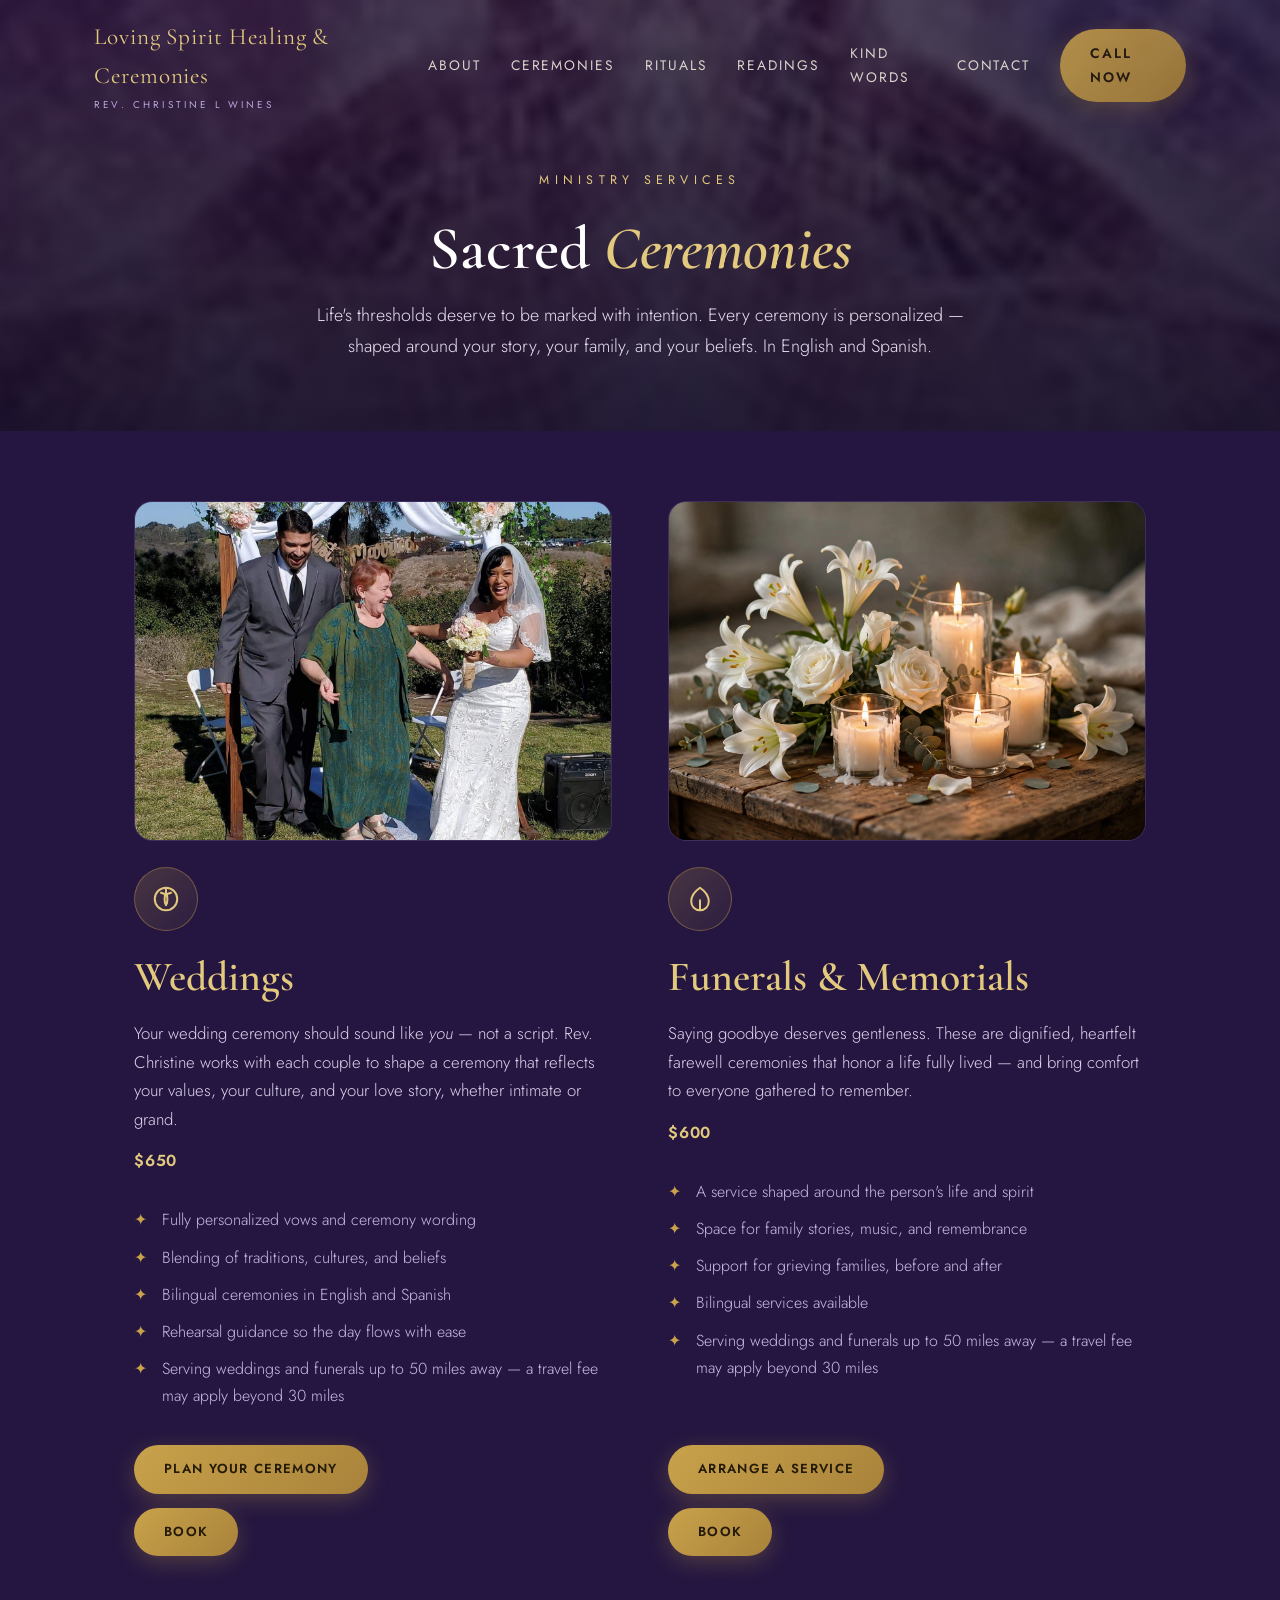
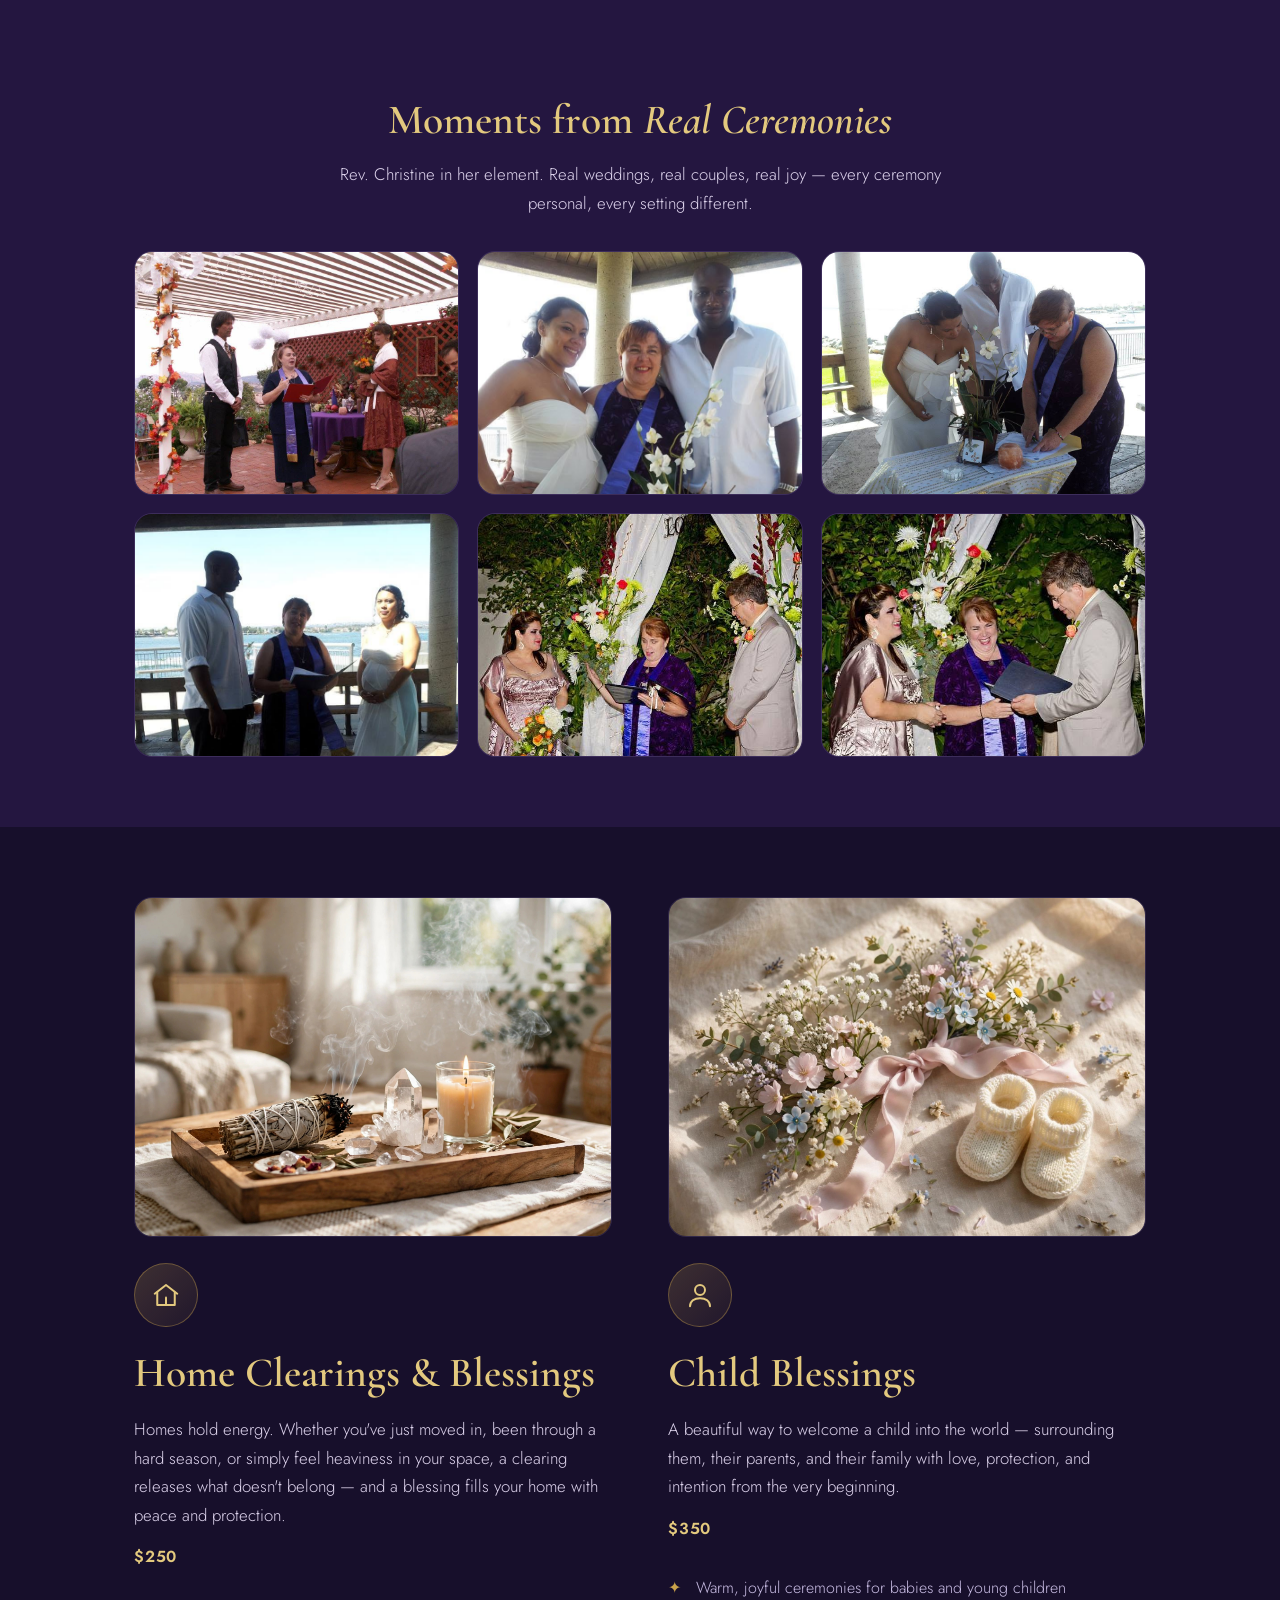
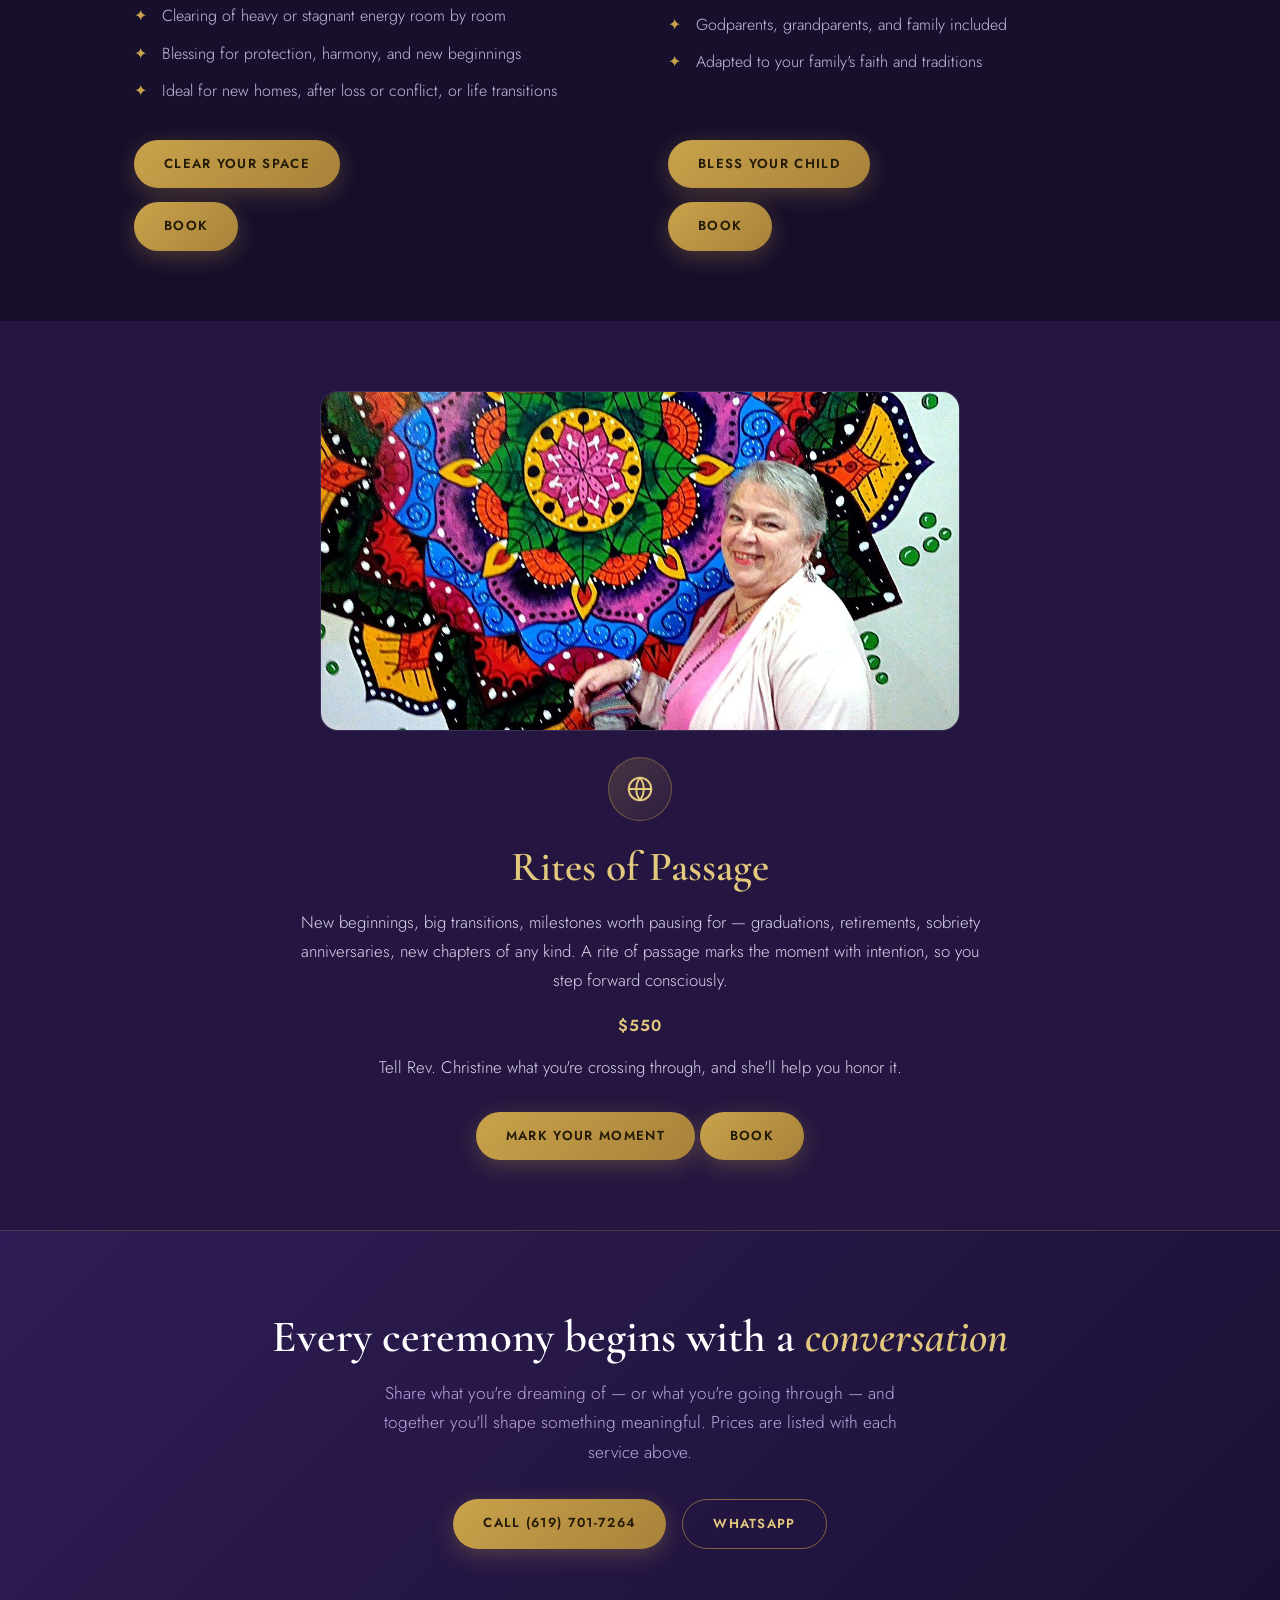
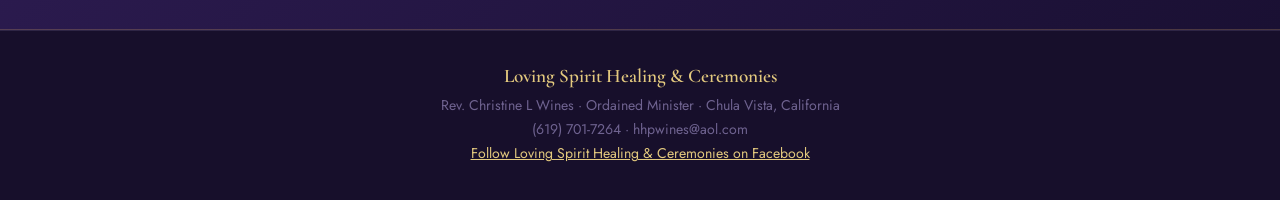
==== ceremonies.html @ 2909d187 "Add Kind Words testimonials page with Christine's five client testimonials (no dates); nav link on a" ====
<!DOCTYPE html>
<html lang="en">
<head>
<meta charset="UTF-8">
<meta name="viewport" content="width=device-width, initial-scale=1.0">
<title>Weddings, Funerals &amp; Blessing Ceremonies in Chula Vista, CA | Loving Spirit Healing &amp; Ceremonies</title>
<meta name="description" content="Personalized weddings, funerals and celebrations of life, child blessings, home clearings and rites of passage by Rev. Christine L Wines in Chula Vista and San Diego. Se habla español.">
<link rel="canonical" href="https://lovingspirithealing.com/ceremonies.html">
<meta property="og:type" content="website">
<meta property="og:site_name" content="Loving Spirit Healing &amp; Ceremonies">
<meta property="og:title" content="Weddings, Funerals &amp; Blessing Ceremonies in Chula Vista, CA | Loving Spirit Healing &amp; Ceremonies">
<meta property="og:description" content="Personalized weddings, funerals and celebrations of life, child blessings, home clearings and rites of passage by Rev. Christine L Wines in Chula Vista and San Diego. Se habla español.">
<meta property="og:url" content="https://lovingspirithealing.com/ceremonies.html">
<meta property="og:image" content="https://lovingspirithealing.com/photos/wedding-ceremony.jpg">
<script type="application/ld+json">
{
  "@context": "https://schema.org",
  "@type": "ProfessionalService",
  "@id": "https://lovingspirithealing.com/#business",
  "name": "Loving Spirit Healing & Ceremonies",
  "url": "https://lovingspirithealing.com/ceremonies.html",
  "telephone": "+1-619-701-7264",
  "address": {
    "@type": "PostalAddress",
    "addressLocality": "Chula Vista",
    "addressRegion": "CA",
    "addressCountry": "US"
  },
  "areaServed": [
    { "@type": "City", "name": "Chula Vista" },
    { "@type": "AdministrativeArea", "name": "San Diego County" }
  ],
  "inLanguage": ["en", "es"],
  "makesOffer": [
    { "@type": "Offer", "itemOffered": { "@type": "Service", "name": "Wedding Ceremonies" } },
    { "@type": "Offer", "itemOffered": { "@type": "Service", "name": "Funerals and Celebrations of Life" } },
    { "@type": "Offer", "itemOffered": { "@type": "Service", "name": "Child Blessings" } },
    { "@type": "Offer", "itemOffered": { "@type": "Service", "name": "Home Clearings and Blessings" } },
    { "@type": "Offer", "itemOffered": { "@type": "Service", "name": "Rites of Passage" } }
  ]
}
</script>
<link rel="preconnect" href="https://fonts.googleapis.com">
<link rel="preconnect" href="https://fonts.gstatic.com" crossorigin>
<link href="https://fonts.googleapis.com/css2?family=Cormorant+Garamond:ital,wght@0,400;0,500;0,600;0,700;1,400;1,500&family=Jost:wght@300;400;500;600&display=swap" rel="stylesheet">
<link rel="stylesheet" href="styles-2036.css">
</head>
<body>

<nav id="nav">
  <div class="wrap nav-inner">
    <a class="brand" href="index.html">Loving Spirit Healing &amp; Ceremonies<small>Rev. Christine L Wines</small></a>
    <div class="nav-links">
      <a href="index.html#about">About</a>
      <a href="ceremonies.html">Ceremonies</a>
      <a href="rituals.html">Rituals</a>
      <a href="index.html#readings">Readings</a>
      <a href="testimonials.html">Kind Words</a>
      <a href="index.html#contact">Contact</a>
      <a class="btn" href="tel:+16197017264">Call Now</a>
    </div>
    <button class="burger" onclick="document.querySelector('.nav-links').style.display = document.querySelector('.nav-links').style.display==='flex' ? 'none':'flex'" aria-label="Menu">☰</button>
  </div>
</nav>

<header class="page-hero">
  <div class="hero-bg"></div><div class="hero-veil"></div>
  <div class="wrap">
    <div class="hero-eyebrow">Ministry Services</div>
    <h1>Sacred <em>Ceremonies</em></h1>
    <p class="lead">Life's thresholds deserve to be marked with intention. Every ceremony is personalized — shaped around your story, your family, and your beliefs. In English and Spanish.</p>
  </div>
</header>

<section class="detail">
  <div class="wrap detail-grid">
    <div>
      <figure class="detail-photo"><img style="object-position:50% 65%" src="photos/wedding-ceremony.jpg" alt="Rev. Christine celebrating with a couple moments after their outdoor wedding ceremony"></figure>
      <div class="icon"><svg viewBox="0 0 24 24"><circle cx="12" cy="12" r="9"/><path d="M12 7c-1.5 2-1.5 8 0 10 1.5-2 1.5-8 0-10z"/><path d="M12 7V4m-4 3l3 1m5-1l-3 1"/></svg></div>
      <h2>Weddings</h2>
      <p>Your wedding ceremony should sound like <em>you</em> — not a script. Rev. Christine works with each couple to shape a ceremony that reflects your values, your culture, and your love story, whether intimate or grand.</p>
      <p class="price">$650</p>
      <ul>
        <li>Fully personalized vows and ceremony wording</li>
        <li>Blending of traditions, cultures, and beliefs</li>
        <li>Bilingual ceremonies in English and Spanish</li>
        <li>Rehearsal guidance so the day flows with ease</li>
      <li>Serving weddings and funerals up to 50 miles away — a travel fee may apply beyond 30 miles</li>
        </ul>
      <a class="btn" href="index.html#contact">Plan Your Ceremony</a>
      <a class="btn book-btn" href="https://cal.com/hhpwines/weddings" target="_blank" rel="noopener">Book</a>
    </div>
    <div>
      <figure class="detail-photo"><img src="photos/card-funerals.jpg" alt="White lilies, roses and candles in a memorial arrangement" loading="lazy"></figure>
      <div class="icon"><svg viewBox="0 0 24 24"><path d="M12 21c-4 0-7-3-7-7 0-5 4-9 7-11 3 2 7 6 7 11 0 4-3 7-7 7z"/><path d="M12 21v-8"/></svg></div>
      <h2>Funerals &amp; Memorials</h2>
      <p>Saying goodbye deserves gentleness. These are dignified, heartfelt farewell ceremonies that honor a life fully lived — and bring comfort to everyone gathered to remember.</p>
      <p class="price">$600</p>
      <ul>
        <li>A service shaped around the person's life and spirit</li>
        <li>Space for family stories, music, and remembrance</li>
        <li>Support for grieving families, before and after</li>
        <li>Bilingual services available</li>
      <li>Serving weddings and funerals up to 50 miles away — a travel fee may apply beyond 30 miles</li>
        </ul>
      <a class="btn" href="index.html#contact">Arrange a Service</a>
      <a class="btn book-btn" href="https://cal.com/hhpwines/funerals-memorials" target="_blank" rel="noopener">Book</a>
    </div>
  </div>
</section>

<section class="detail">
  <div class="wrap" style="max-width:1060px;margin:0 auto;text-align:center">
    <h2 style="margin-bottom:14px">Moments from <em>Real Ceremonies</em></h2>
    <p style="max-width:640px;margin:0 auto">Rev. Christine in her element. Real weddings, real couples, real joy — every ceremony personal, every setting different.</p>
    <div class="gallery-grid">
      <figure><img src="photos/wedding-fb-1.jpg" alt="Rev. Christine officiating an outdoor wedding under a decorated pergola" loading="lazy"></figure>
      <figure><img style="object-position:50% 8%" src="photos/wedding-fb-2.jpg" alt="Rev. Christine smiling with a bride and groom at their waterfront ceremony" loading="lazy"></figure>
      <figure><img src="photos/wedding-fb-3.jpg" alt="Rev. Christine signing the marriage license with a bride and groom by the water" loading="lazy"></figure>
      <figure><img style="object-position:50% 18%" src="photos/wedding-fb-4.jpg" alt="Rev. Christine reading the ceremony between a bride and groom by the water" loading="lazy"></figure>
      <figure><img src="photos/wedding-fb-5.jpg" alt="Rev. Christine officiating under a white floral arch" loading="lazy"></figure>
      <figure><img src="photos/wedding-fb-6.jpg" alt="Rev. Christine laughing with a couple during their wedding ceremony" loading="lazy"></figure>
    </div>
  </div>
</section>

<section class="detail alt">
  <div class="wrap detail-grid flip">
    <div>
      <figure class="detail-photo"><img src="photos/card-child-blessings.jpg" alt="Pastel flowers, a silk ribbon and knitted baby booties" loading="lazy"></figure>
      <div class="icon"><svg viewBox="0 0 24 24"><circle cx="12" cy="8" r="4"/><path d="M4 21c0-4 3.5-6.5 8-6.5s8 2.5 8 6.5"/></svg></div>
      <h2>Child Blessings</h2>
      <p>A beautiful way to welcome a child into the world — surrounding them, their parents, and their family with love, protection, and intention from the very beginning.</p>
      <p class="price">$350</p>
      <ul>
        <li>Warm, joyful ceremonies for babies and young children</li>
        <li>Godparents, grandparents, and family included</li>
        <li>Adapted to your family's faith and traditions</li>
      </ul>
      <a class="btn" href="index.html#contact">Bless Your Child</a>
      <a class="btn book-btn" href="https://cal.com/hhpwines/child-blessings" target="_blank" rel="noopener">Book</a>
    </div>
    <div>
      <figure class="detail-photo"><img src="photos/card-home-clearing.jpg" alt="A sage bundle, quartz crystals and a candle on a wooden tray" loading="lazy"></figure>
      <div class="icon"><svg viewBox="0 0 24 24"><path d="M3 11l9-7 9 7"/><path d="M5 10v10h14V10"/><path d="M12 20v-6"/></svg></div>
      <h2>Home Clearings &amp; Blessings</h2>
      <p>Homes hold energy. Whether you've just moved in, been through a hard season, or simply feel heaviness in your space, a clearing releases what doesn't belong — and a blessing fills your home with peace and protection.</p>
      <p class="price">$250</p>
      <ul>
        <li>Clearing of heavy or stagnant energy room by room</li>
        <li>Blessing for protection, harmony, and new beginnings</li>
        <li>Ideal for new homes, after loss or conflict, or life transitions</li>
      </ul>
      <a class="btn" href="index.html#contact">Clear Your Space</a>
      <a class="btn book-btn" href="https://cal.com/hhpwines/home-clearings-blessings" target="_blank" rel="noopener">Book</a>
    </div>
  </div>
</section>

<section class="detail">
  <div class="wrap" style="max-width:1060px;margin:0 auto;text-align:center">
    <figure class="detail-photo" style="max-width:640px;margin-left:auto;margin-right:auto"><img src="photos/christine-mandala.jpg" alt="Christine smiling beside a large painted mandala" loading="lazy"></figure>
    <div class="icon" style="margin:0 auto 22px"><svg viewBox="0 0 24 24"><circle cx="12" cy="12" r="9"/><path d="M12 3a15 15 0 010 18M12 3a15 15 0 000 18M3 12h18"/></svg></div>
    <h2 style="margin-bottom:16px">Rites of Passage</h2>
    <p style="max-width:680px;margin:0 auto 18px">New beginnings, big transitions, milestones worth pausing for — graduations, retirements, sobriety anniversaries, new chapters of any kind. A rite of passage marks the moment with intention, so you step forward consciously.</p>
    <p class="price">$550</p>
    <p style="max-width:680px;margin:0 auto 30px">Tell Rev. Christine what you're crossing through, and she'll help you honor it.</p>
    <a class="btn" href="index.html#contact">Mark Your Moment</a> <a class="btn book-btn" href="https://cal.com/hhpwines/rites-of-passage" target="_blank" rel="noopener">Book</a>
  </div>
</section>

<section class="cta-band">
  <div class="wrap">
    <h2>Every ceremony begins with a <em>conversation</em></h2>
    <p>Share what you're dreaming of — or what you're going through — and together you'll shape something meaningful. Prices are listed with each service above.</p>
    <div class="row">
      <a class="btn" href="tel:+16197017264">Call (619) 701-7264</a>
      <a class="btn ghost" href="https://wa.me/16197017264?text=Hi%20Christine%2C%20I%20have%20a%20question%20about%20your%20services." target="_blank" rel="noopener">WhatsApp</a>
    </div>
  </div>
</section>

<footer>
  <div class="wrap">
    <span class="serif">Loving Spirit Healing &amp; Ceremonies</span>
    Rev. Christine L Wines · Ordained Minister · Chula Vista, California<br>
    (619) 701-7264 · hhpwines@aol.com<br>
    <a href="https://www.facebook.com/profile.php?id=100064346693616" target="_blank" rel="noopener" style="color:var(--gold-soft)">Follow Loving Spirit Healing &amp; Ceremonies on Facebook</a>
  </div>
</footer>

<script>
  const nav = document.getElementById('nav');
  addEventListener('scroll', () => nav.classList.toggle('scrolled', scrollY > 40), {passive:true});
</script>
</body>
</html>
---- styles-2036.css ----
:root{
    --plum:#170f2b; --plum2:#241640; --plum3:#2f1d55;
    --gold:#c9a24b; --gold-soft:#e3c97e; --cream:#f7f1e5; --lav:#b9a8e0;
    --ink:#2b2140; --muted:#6f6390;
  }
  *{margin:0;padding:0;box-sizing:border-box}
  html{scroll-behavior:smooth}
  body{font-family:'Jost',sans-serif;background:var(--plum);color:var(--cream);line-height:1.7;overflow-x:hidden}
  h1,h2,h3,.serif{font-family:'Cormorant Garamond',serif;font-weight:600;line-height:1.2}
  a{color:inherit}
  .wrap{max-width:1140px;margin:0 auto;padding:0 24px}

  /* ---------- nav ---------- */
  nav{position:fixed;top:0;left:0;right:0;z-index:50;transition:background .3s,box-shadow .3s;padding:18px 0}
  nav.scrolled{background:rgba(23,15,43,.94);box-shadow:0 4px 24px rgba(0,0,0,.35);backdrop-filter:blur(8px)}
  .nav-inner{display:flex;align-items:center;justify-content:space-between}
  .brand{font-family:'Cormorant Garamond',serif;font-size:1.45rem;letter-spacing:.04em;color:var(--gold-soft);text-decoration:none}
  .brand small{display:block;font-family:'Jost',sans-serif;font-size:.62rem;letter-spacing:.32em;text-transform:uppercase;color:var(--lav)}
  .nav-links{display:flex;gap:30px;align-items:center}
  .nav-links a{text-decoration:none;font-size:.86rem;letter-spacing:.14em;text-transform:uppercase;color:var(--cream);opacity:.85;transition:opacity .2s,color .2s}
  .nav-links a:hover{opacity:1;color:var(--gold-soft)}
  .btn{display:inline-block;background:linear-gradient(135deg,var(--gold),#a8823a);color:#241a08!important;font-weight:600;letter-spacing:.1em;text-transform:uppercase;font-size:.82rem;padding:13px 30px;border-radius:999px;text-decoration:none;border:none;cursor:pointer;transition:transform .2s,box-shadow .2s;box-shadow:0 6px 22px rgba(201,162,75,.28)}
  .btn:hover{transform:translateY(-2px);box-shadow:0 10px 30px rgba(201,162,75,.4)}
  .btn.ghost{background:transparent;color:var(--gold-soft)!important;border:1px solid rgba(201,162,75,.55);box-shadow:none}
  .btn.ghost:hover{background:rgba(201,162,75,.1)}
  .burger{display:none;background:none;border:none;color:var(--cream);font-size:1.6rem;cursor:pointer}
  @media(max-width:860px){.nav-links{display:none}.burger{display:block}}

  /* ---------- hero ---------- */
  .hero{min-height:100svh;display:flex;align-items:center;position:relative;padding:130px 0 80px;overflow:hidden}
  .hero-bg{position:absolute;inset:0;background:url('photos/hero-cosmic.jpg') center 30%/cover no-repeat, radial-gradient(1200px 700px at 70% 20%, #3b2568 0%, var(--plum) 60%);opacity:.9}
  .hero-veil{position:absolute;inset:0;background:linear-gradient(180deg,rgba(23,15,43,.55) 0%,rgba(23,15,43,.35) 40%,rgba(23,15,43,.92) 100%)}
  .hero-inner{position:relative;z-index:2;text-align:center;max-width:820px;margin:0 auto}
  .hero-eyebrow{letter-spacing:.42em;text-transform:uppercase;font-size:.78rem;color:var(--gold-soft);margin-bottom:22px}
  .hero h1{font-size:clamp(2.6rem,6vw,4.6rem);color:#fff;margin-bottom:18px}
  .hero h1 em{color:var(--gold-soft);font-style:italic}
  .hero p.lead{font-size:1.18rem;font-weight:300;color:#e9e0f2;max-width:640px;margin:0 auto 36px}
  .hero-cta{display:flex;gap:16px;justify-content:center;flex-wrap:wrap}
  .scroll-hint{position:absolute;bottom:26px;left:50%;transform:translateX(-50%);color:var(--lav);font-size:.72rem;letter-spacing:.3em;text-transform:uppercase;opacity:.7;z-index:2}

  /* ---------- section scaffold ---------- */
  section{padding:96px 0;position:relative}
  .kicker{text-align:center;letter-spacing:.38em;text-transform:uppercase;font-size:.76rem;color:var(--gold);margin-bottom:14px}
  .sec-title{text-align:center;font-size:clamp(2rem,4vw,3rem);margin-bottom:14px;color:#fff}
  .sec-sub{text-align:center;color:var(--lav);max-width:640px;margin:0 auto 56px;font-weight:300;font-size:1.08rem}
  .divider{width:72px;height:2px;background:linear-gradient(90deg,transparent,var(--gold),transparent);margin:0 auto 60px}

  /* ---------- about ---------- */
  .about{background:linear-gradient(180deg,var(--plum) 0%,var(--plum2) 100%)}
  .about-grid{display:grid;grid-template-columns:340px 1fr;gap:64px;align-items:center}
  @media(max-width:860px){.about-grid{grid-template-columns:1fr;text-align:center}}
  .portrait{width:300px;height:300px;border-radius:50%;object-fit:cover;border:3px solid var(--gold);box-shadow:0 0 0 10px rgba(201,162,75,.12),0 24px 60px rgba(0,0,0,.5);margin:0 auto;display:block}
  .about h3{font-size:2rem;color:var(--gold-soft);margin-bottom:6px}
  .about .creed{color:var(--lav);letter-spacing:.12em;text-transform:uppercase;font-size:.8rem;margin-bottom:22px}
  .about p{color:#ddd3ec;font-weight:300;margin-bottom:18px;font-size:1.06rem}
  .cred-list{display:flex;gap:14px;flex-wrap:wrap;margin-top:26px}
  .cred{background:rgba(201,162,75,.09);border:1px solid rgba(201,162,75,.3);border-radius:12px;padding:12px 20px;font-size:.9rem;color:var(--gold-soft);letter-spacing:.04em}

  /* ---------- services ---------- */
  .services{background:var(--plum2)}
  .cards{display:grid;grid-template-columns:repeat(3,1fr);gap:26px;align-items:stretch}
  @media(max-width:960px){.cards{grid-template-columns:repeat(2,1fr)}}
  @media(max-width:620px){.cards{grid-template-columns:1fr}}
  .card{background:rgba(255,255,255,.035);border:1px solid rgba(185,168,224,.16);border-radius:18px;padding:38px 30px;transition:transform .25s,border-color .25s,background .25s}
  .card:hover{transform:translateY(-6px);border-color:rgba(201,162,75,.5);background:rgba(255,255,255,.055)}
  .card-photo{margin-bottom:18px}
  .card-photo img{width:100%;height:170px;object-fit:cover;display:block;border-radius:14px;border:1px solid rgba(185,168,224,.16)}
  .card .icon{width:58px;height:58px;border-radius:50%;background:linear-gradient(135deg,rgba(201,162,75,.22),rgba(201,162,75,.06));border:1px solid rgba(201,162,75,.4);display:flex;align-items:center;justify-content:center;margin-bottom:20px}
  .card .icon svg{width:26px;height:26px;stroke:var(--gold-soft);fill:none;stroke-width:1.6;stroke-linecap:round;stroke-linejoin:round}
  .card h3{font-size:1.5rem;color:#fff;margin-bottom:10px}
  .card p{color:#c9bde4;font-weight:300;font-size:.98rem}

    /* ---------- reviews ---------- */
  .review-grid{display:grid;grid-template-columns:repeat(2,1fr);gap:26px;align-items:stretch;max-width:780px;margin:0 auto}
  @media(max-width:960px){.review-grid{grid-template-columns:1fr;max-width:560px;margin:0 auto}}
  .review{border-radius:18px;padding:34px 30px;background:rgba(255,255,255,.035);border:1px solid rgba(185,168,224,.16)}
  .review .stars{color:var(--gold);letter-spacing:.25em;margin-bottom:16px}
  .review p{color:#ddd3ec;font-weight:300;font-size:.99rem;margin-bottom:20px}
  .review .who{font-family:'Cormorant Garamond',serif;font-size:1.15rem;color:#fff}
  .review .who span{display:block;font-family:'Jost',sans-serif;font-size:.78rem;letter-spacing:.08em;text-transform:uppercase;color:var(--lav);margin-top:3px}

  /* ---------- readings ---------- */
  .readings{background:linear-gradient(180deg,var(--plum2),var(--plum));overflow:hidden}
  .reading-grid{display:grid;grid-template-columns:repeat(3,1fr);gap:26px}
  @media(max-width:960px){.reading-grid{grid-template-columns:1fr;max-width:560px;margin:0 auto}}
  .reading{position:relative;border-radius:18px;padding:44px 34px;text-align:center;background:linear-gradient(160deg,rgba(201,162,75,.12),rgba(47,29,85,.6));border:1px solid rgba(201,162,75,.35);overflow:hidden}
  .reading::before{content:"";position:absolute;inset:0;background:radial-gradient(400px 200px at 50% -40px,rgba(201,162,75,.22),transparent 70%)}
  .reading h3{font-size:1.7rem;color:var(--gold-soft);margin-bottom:12px;position:relative}
  .reading p{color:#ded4f2;font-weight:300;position:relative;font-size:1rem}
  .reading .num{font-family:'Cormorant Garamond',serif;font-size:3.2rem;color:rgba(201,162,75,.28);position:absolute;top:14px;right:22px}

  /* ---------- contact ---------- */
  .contact{background:var(--plum)}
  .contact-grid{display:grid;grid-template-columns:1fr 1fr;gap:40px;max-width:960px;margin:0 auto}
  @media(max-width:760px){.contact-grid{grid-template-columns:1fr}}
  .contact-card{background:rgba(255,255,255,.035);border:1px solid rgba(185,168,224,.16);border-radius:18px;padding:40px 36px}
  .contact-card h3{font-size:1.6rem;color:var(--gold-soft);margin-bottom:20px}
  .c-row{display:flex;align-items:center;gap:16px;margin-bottom:18px;text-decoration:none}
  .c-row .ic{width:46px;height:46px;flex:0 0 46px;border-radius:50%;background:#6d28d9;border:1px solid rgba(201,162,75,.5);display:flex;align-items:center;justify-content:center}
  .c-row .ic svg{width:20px;height:20px;stroke:var(--gold-soft);fill:none;stroke-width:1.7;stroke-linecap:round;stroke-linejoin:round}
  .c-row .tx small{display:block;color:var(--lav);font-size:.74rem;letter-spacing:.22em;text-transform:uppercase}
  .c-row .tx span{color:#fff;font-size:1.06rem}
  a.c-row:hover .tx span{color:var(--gold-soft)}
  .addr{color:#c9bde4;font-weight:300;margin-top:6px}
  .lang{display:inline-block;margin-top:18px;background:rgba(201,162,75,.1);border:1px solid rgba(201,162,75,.35);color:var(--gold-soft);border-radius:999px;padding:8px 22px;font-size:.86rem;letter-spacing:.08em}
  .msg-card{max-width:960px;margin:40px auto 0;position:relative}
  .f-grid{display:grid;grid-template-columns:1fr 1fr;gap:18px;margin-bottom:22px}
  @media(max-width:760px){.f-grid{grid-template-columns:1fr}}
  .f-field{display:flex;flex-direction:column;gap:7px}
  .f-field.f-full{grid-column:1/-1}
  .f-field label{color:var(--lav);font-size:.74rem;letter-spacing:.22em;text-transform:uppercase}
  .f-field label .opt{text-transform:none;letter-spacing:.04em;opacity:.75}
  .f-field input,.f-field textarea{font-family:'Jost',sans-serif;font-size:1rem;color:var(--cream);background:rgba(255,255,255,.05);border:1px solid rgba(185,168,224,.28);border-radius:10px;padding:12px 16px;width:100%}
  .f-field textarea{resize:vertical;min-height:120px}
  .f-field input:focus,.f-field textarea:focus{outline:none;border-color:var(--gold);background:rgba(255,255,255,.08)}
  .msg-card .hp{position:absolute;left:-9999px;top:-9999px;width:1px;height:1px;opacity:0}
  #mf-send[disabled]{opacity:.6;cursor:wait;transform:none;box-shadow:none}
  .f-note{margin-top:16px;color:#f2a7a7;font-size:.95rem}
  .f-thanks{font-family:'Cormorant Garamond',serif;font-size:1.4rem;color:var(--gold-soft);text-align:center;padding:20px 0}

  footer{border-top:1px solid rgba(185,168,224,.14);padding:34px 0;text-align:center;color:var(--muted);font-size:.88rem}
  footer .serif{color:var(--gold-soft);font-size:1.2rem;display:block;margin-bottom:6px}

  .reveal{opacity:0;transform:translateY(26px);transition:opacity .7s ease,transform .7s ease}
  .reveal.in{opacity:1;transform:none}

  /* ---------- learn-more links ---------- */
  .more{color:var(--gold-soft);text-decoration:none;font-weight:500;white-space:nowrap}
  .more:hover{text-decoration:underline}

  /* ---------- prices ---------- */
  .card p.price,.reading p.price,.detail p.price{color:var(--gold-soft);font-weight:600;letter-spacing:.05em;font-size:1rem}
  .card p.price,.reading p.price{margin-top:10px}

  /* ---------- sub-page hero ---------- */
  .page-hero{padding:170px 0 70px;position:relative;overflow:hidden;text-align:center}
  .page-hero .hero-bg{position:absolute;inset:0;background:url('photos/hero-cosmic.jpg') center 30%/cover no-repeat,radial-gradient(1200px 700px at 70% 20%,#3b2568 0%,var(--plum) 60%)}
  .page-hero .hero-veil{position:absolute;inset:0;background:linear-gradient(180deg,rgba(23,15,43,.6),rgba(23,15,43,.9))}
  .page-hero .wrap{position:relative;z-index:2}
  .page-hero h1{font-size:clamp(2.4rem,5vw,3.8rem);color:#fff;margin-bottom:14px}
  .page-hero h1 em{color:var(--gold-soft);font-style:italic}
  .page-hero p.lead{color:#e9e0f2;font-weight:300;max-width:660px;margin:0 auto;font-size:1.12rem}

  /* ---------- detail sections ---------- */
  .detail{background:var(--plum2);padding:70px 0}
  .detail.alt{background:var(--plum)}
  .detail-grid{display:grid;grid-template-columns:1fr 1fr;gap:56px;align-items:stretch;max-width:1060px;margin:0 auto}
  .detail-grid.flip>div:first-child{order:2}
  @media(max-width:820px){.detail-grid{grid-template-columns:1fr}.detail-grid.flip>div:first-child{order:0}}
  .detail h2{font-size:clamp(1.8rem,3.4vw,2.6rem);color:var(--gold-soft);margin-bottom:16px}
  .detail p{color:#ddd3ec;font-weight:300;margin-bottom:14px;font-size:1.05rem}
  .detail ul{list-style:none;margin:18px 0 26px}
  .detail ul li{color:#c9bde4;font-weight:300;margin-bottom:10px;padding-left:28px;position:relative}
  .detail ul li::before{content:"✦";color:var(--gold);position:absolute;left:0}
  .detail .icon{width:64px;height:64px;border-radius:50%;background:linear-gradient(135deg,rgba(201,162,75,.22),rgba(201,162,75,.06));border:1px solid rgba(201,162,75,.4);display:flex;align-items:center;justify-content:center;margin-bottom:22px}
  .detail-photo{margin:26px 0 0}
  .detail-photo img{width:100%;height:340px;object-fit:cover;display:block;border-radius:18px;border:1px solid rgba(185,168,224,.16)}
  .gallery-grid{display:grid;grid-template-columns:repeat(3,1fr);gap:18px;max-width:1060px;margin:34px auto 0}
  @media(max-width:820px){.gallery-grid{grid-template-columns:repeat(2,1fr)}}
  .gallery-grid figure{margin:0}
  .gallery-grid img{width:100%;height:100%;aspect-ratio:4/3;object-fit:cover;display:block;border-radius:18px;border:1px solid rgba(185,168,224,.16)}
  .reading-photo{margin:40px auto 0;text-align:center}
  .reading-photo img{width:min(520px,100%);height:auto;display:block;margin:0 auto;border-radius:18px;border:1px solid rgba(185,168,224,.16)}
  .detail .icon svg{width:30px;height:30px;stroke:var(--gold-soft);fill:none;stroke-width:1.6;stroke-linecap:round;stroke-linejoin:round}

  /* ---------- steps ---------- */
  .steps{display:grid;grid-template-columns:repeat(3,1fr);gap:26px;max-width:1060px;margin:0 auto}
  @media(max-width:820px){.steps{grid-template-columns:1fr;max-width:560px}}
  .step{background:rgba(255,255,255,.035);border:1px solid rgba(185,168,224,.16);border-radius:18px;padding:24px 22px;text-align:center}
  .step .n{font-family:'Cormorant Garamond',serif;font-size:2rem;color:var(--gold);margin-bottom:8px}
  .step h3{font-size:1.4rem;color:#fff;margin-bottom:10px}
  .step p{color:#c9bde4;font-weight:300;font-size:.98rem}

  /* ---------- cta band ---------- */
  .cta-band{background:linear-gradient(135deg,#2f1d55,#1a1033);border-top:1px solid rgba(201,162,75,.25);border-bottom:1px solid rgba(201,162,75,.25);text-align:center;padding:80px 0}
  .cta-band h2{font-size:clamp(1.9rem,4vw,2.8rem);color:#fff;margin-bottom:14px}
  .cta-band h2 em{color:var(--gold-soft);font-style:italic}
  .cta-band p{color:var(--lav);font-weight:300;max-width:560px;margin:0 auto 32px;font-size:1.08rem}
  .cta-band .row{display:flex;gap:16px;justify-content:center;flex-wrap:wrap}

  .card{display:flex;flex-direction:column}
  .card .more{margin-top:auto;padding-top:14px}
  .review{display:flex;flex-direction:column}
  .review .who{margin-top:auto}

  [id]{scroll-margin-top:118px}
  .detail-grid>div{display:flex;flex-direction:column}
  .detail-grid>div .btn{margin-top:auto;align-self:flex-start}
  .detail-grid>div figure{margin-top:26px}

  .steps-block{max-width:1060px;margin:56px auto 0}
  .steps-title{text-align:center;margin-bottom:28px}
  .detail-photo.fill{flex:1;display:flex;margin-top:0}
  .detail-photo.fill img{height:100%}

  .cards.four{grid-template-columns:repeat(4,1fr)}
  @media(max-width:1100px){.cards.four{grid-template-columns:repeat(2,1fr)}}
  @media(max-width:620px){.cards.four{grid-template-columns:1fr}}
  .review-grid{grid-template-columns:repeat(3,1fr);max-width:1140px}
  @media(max-width:960px){.review-grid{grid-template-columns:1fr;max-width:560px}}

  /* ---------- altar video ---------- */
  .video-figure{margin:30px 0 0}
  .video-figure video{width:100%;height:auto;display:block;border-radius:16px;background:#000}
  .video-figure figcaption{margin-top:10px;text-align:center;color:var(--muted);font-size:.92rem}

  /* ---------- booking buttons (WhatsApp) ---------- */
  .card .book-btn{margin-top:14px;align-self:flex-start}
  .reading{display:flex;flex-direction:column;align-items:center}
  .reading p{margin-bottom:18px}
  .reading .book-btn{margin-top:auto;position:relative}
  .detail-grid>div .btn.book-btn:not(.book-btn-auto){margin-top:14px}
  .contact-booking{margin-top:36px;text-align:center}

  /* ---------- detail photos at top of block (Hugo, Oct 30) ---------- */
  .detail-grid>div>figure.detail-photo{margin:0 0 26px}
  .detail>.wrap>figure.detail-photo{margin-top:0;margin-bottom:26px}
  .detail-grid.one-col{grid-template-columns:1fr;max-width:640px}
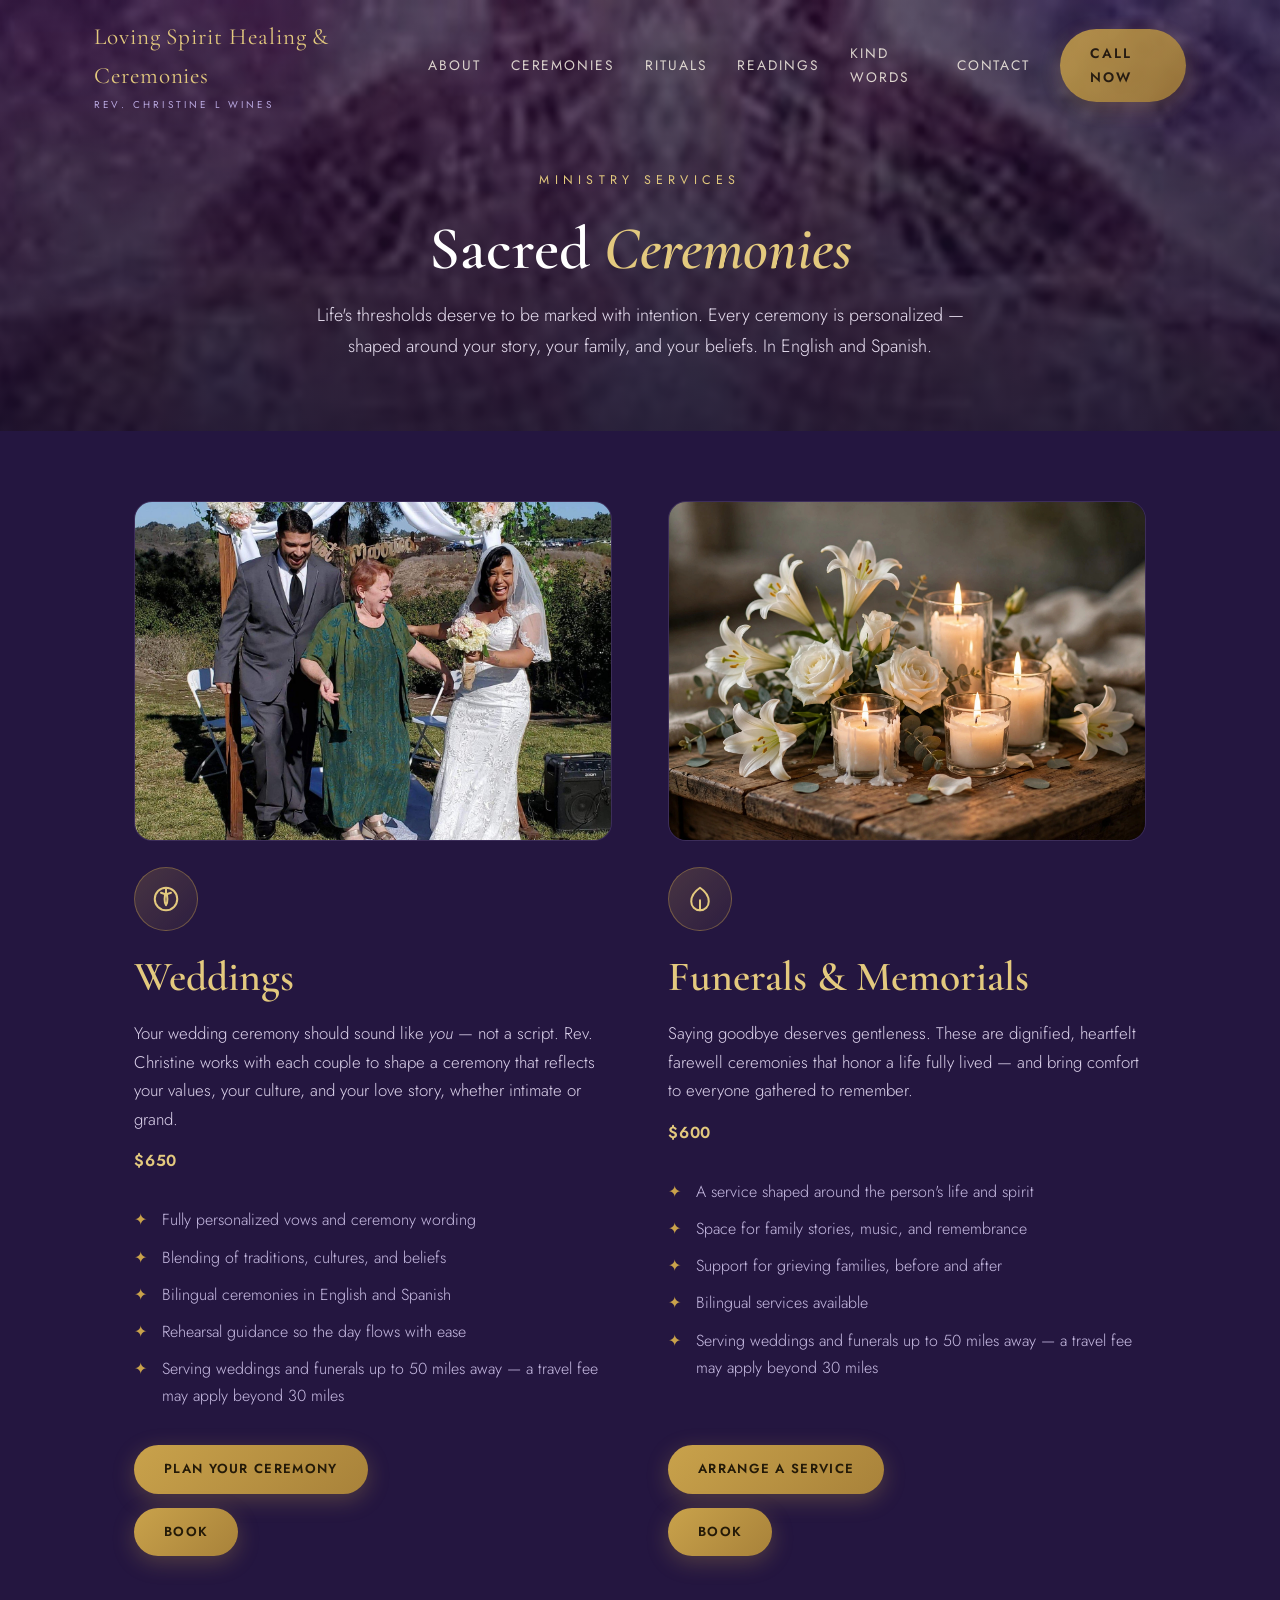
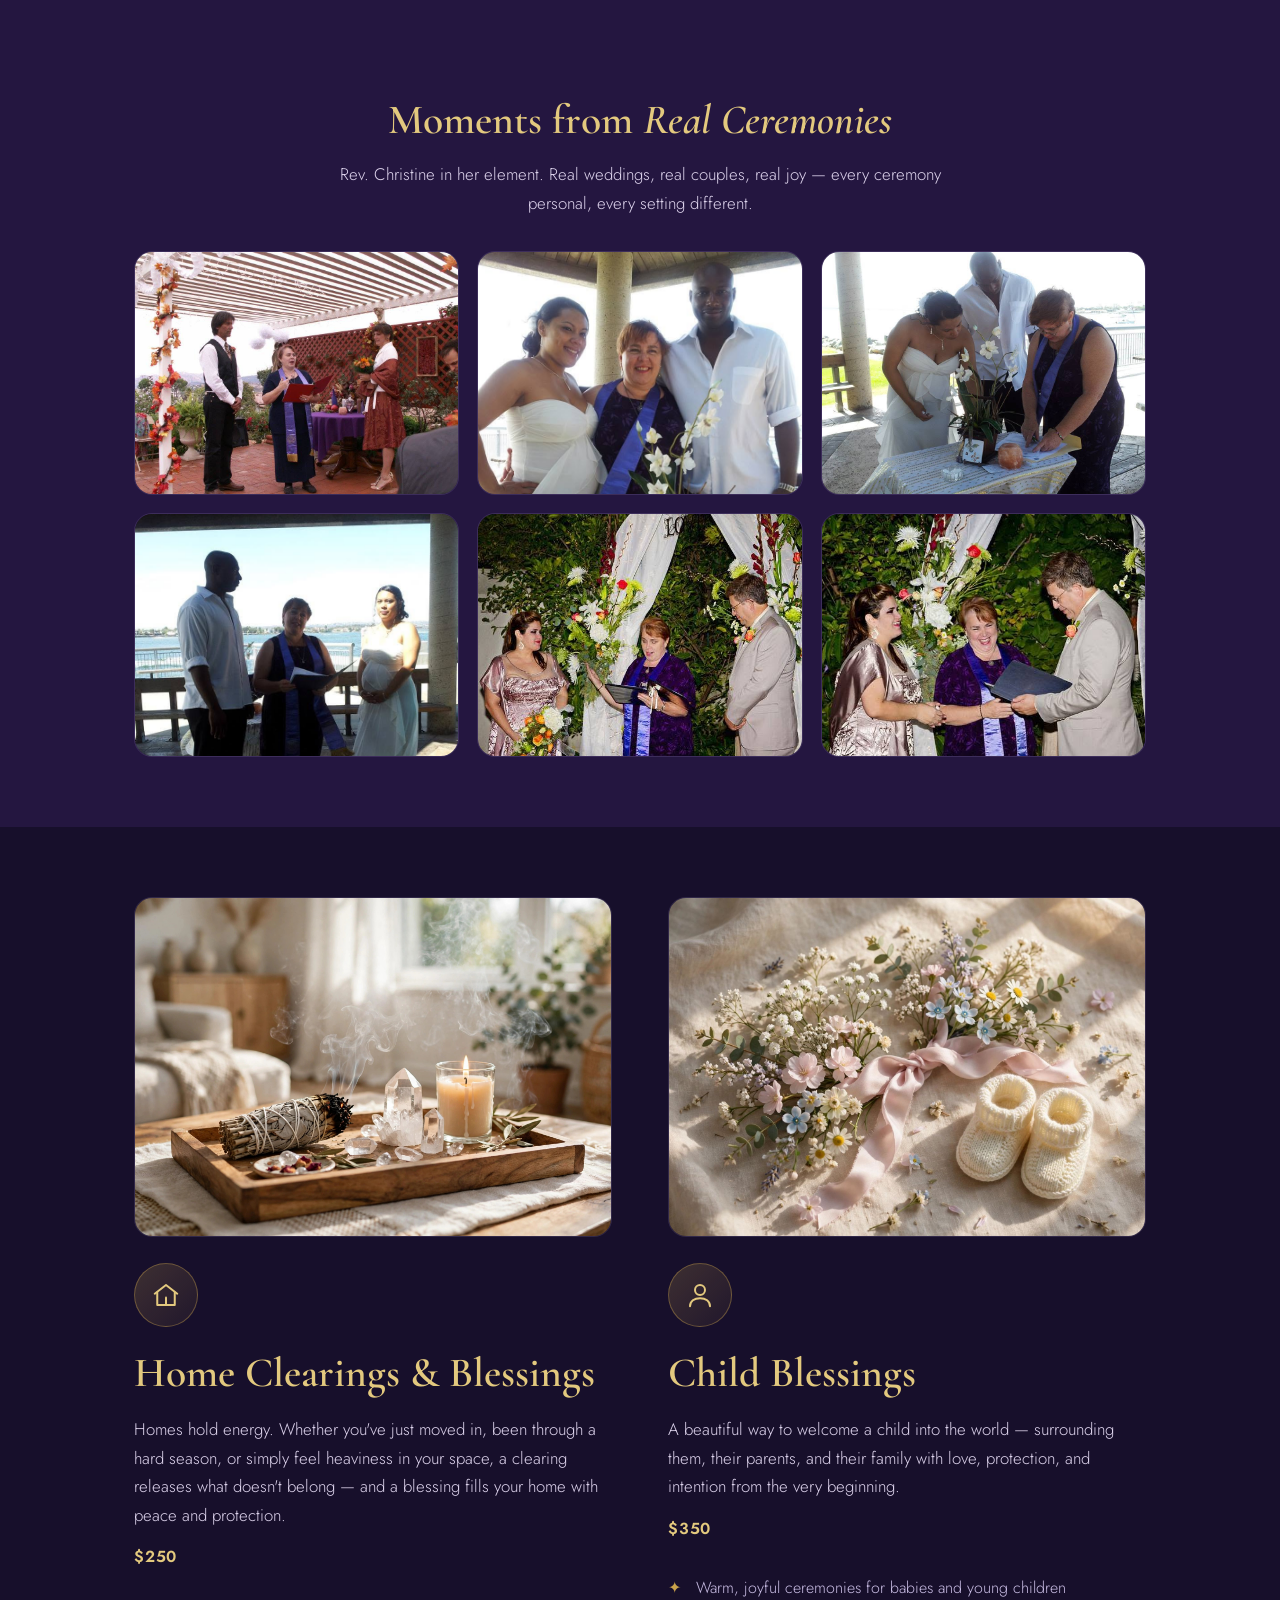
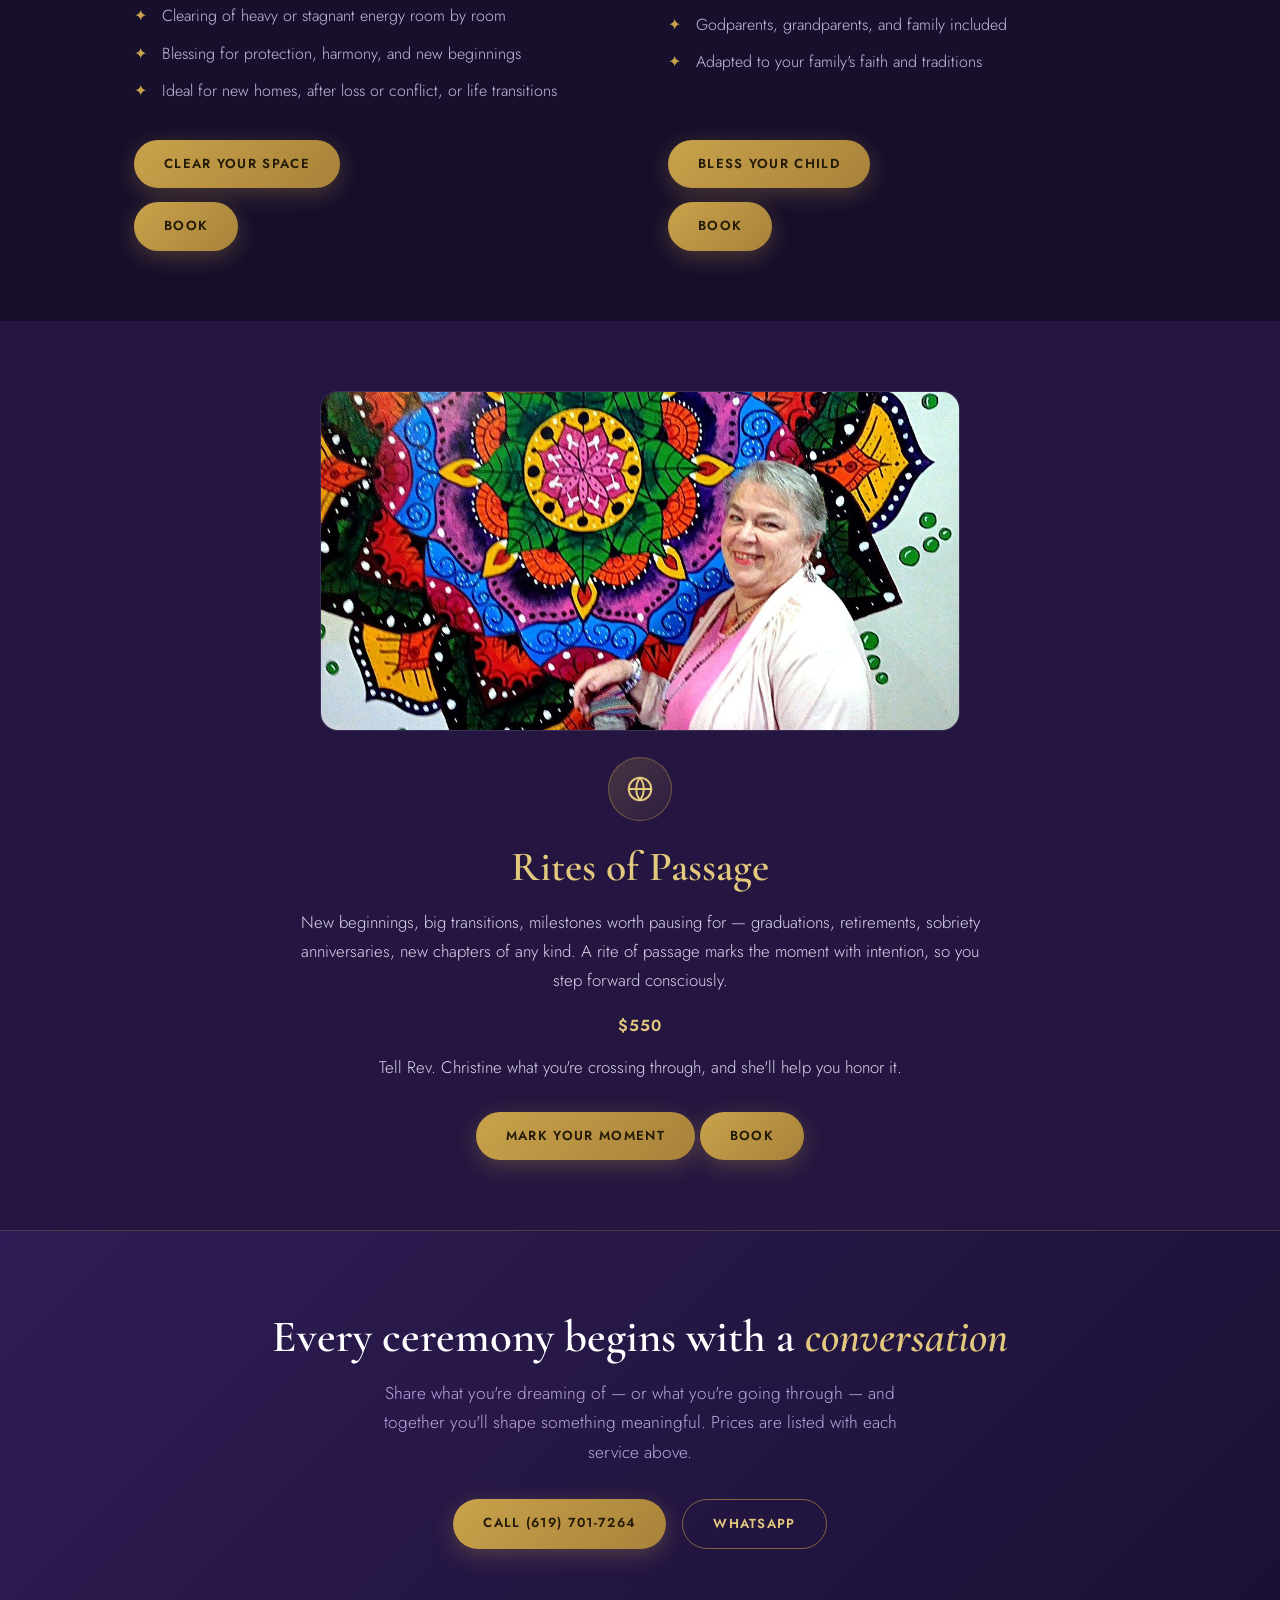
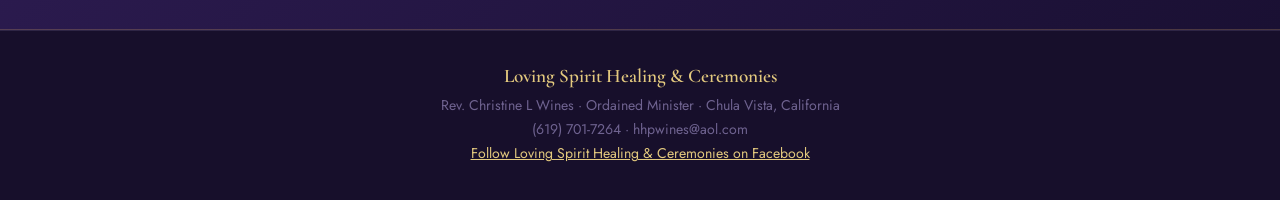
==== commit 230dcc25: "Mom's Nov 24 email (Eric's suggestions): hero title now 'Loving Spirit Healing' in plain white (drop" ====
--- a/ceremonies.html
+++ b/ceremonies.html
@@ -43,7 +43,7 @@
 <link rel="preconnect" href="https://fonts.googleapis.com">
 <link rel="preconnect" href="https://fonts.gstatic.com" crossorigin>
 <link href="https://fonts.googleapis.com/css2?family=Cormorant+Garamond:ital,wght@0,400;0,500;0,600;0,700;1,400;1,500&family=Jost:wght@300;400;500;600&display=swap" rel="stylesheet">
-<link rel="stylesheet" href="styles-2036.css">
+<link rel="stylesheet" href="styles-2037.css">
 </head>
 <body>
 
--- a/styles-2037.css
+++ b/styles-2037.css
@@ -0,0 +1,218 @@
+:root{
+    --plum:#170f2b; --plum2:#241640; --plum3:#2f1d55;
+    --gold:#c9a24b; --gold-soft:#e3c97e; --cream:#f7f1e5; --lav:#b9a8e0;
+    --ink:#2b2140; --muted:#6f6390;
+  }
+  *{margin:0;padding:0;box-sizing:border-box}
+  html{scroll-behavior:smooth}
+  body{font-family:'Jost',sans-serif;background:var(--plum);color:var(--cream);line-height:1.7;overflow-x:hidden}
+  h1,h2,h3,.serif{font-family:'Cormorant Garamond',serif;font-weight:600;line-height:1.2}
+  a{color:inherit}
+  .wrap{max-width:1140px;margin:0 auto;padding:0 24px}
+
+  /* ---------- nav ---------- */
+  nav{position:fixed;top:0;left:0;right:0;z-index:50;transition:background .3s,box-shadow .3s;padding:18px 0}
+  nav.scrolled{background:rgba(23,15,43,.94);box-shadow:0 4px 24px rgba(0,0,0,.35);backdrop-filter:blur(8px)}
+  .nav-inner{display:flex;align-items:center;justify-content:space-between}
+  .brand{font-family:'Cormorant Garamond',serif;font-size:1.45rem;letter-spacing:.04em;color:var(--gold-soft);text-decoration:none}
+  .brand small{display:block;font-family:'Jost',sans-serif;font-size:.62rem;letter-spacing:.32em;text-transform:uppercase;color:var(--lav)}
+  .nav-links{display:flex;gap:30px;align-items:center}
+  .nav-links a{text-decoration:none;font-size:.86rem;letter-spacing:.14em;text-transform:uppercase;color:var(--cream);opacity:.85;transition:opacity .2s,color .2s}
+  .nav-links a:hover{opacity:1;color:var(--gold-soft)}
+  .btn{display:inline-block;background:linear-gradient(135deg,var(--gold),#a8823a);color:#241a08!important;font-weight:600;letter-spacing:.1em;text-transform:uppercase;font-size:.82rem;padding:13px 30px;border-radius:999px;text-decoration:none;border:none;cursor:pointer;transition:transform .2s,box-shadow .2s;box-shadow:0 6px 22px rgba(201,162,75,.28)}
+  .btn:hover{transform:translateY(-2px);box-shadow:0 10px 30px rgba(201,162,75,.4)}
+  .btn.ghost{background:transparent;color:var(--gold-soft)!important;border:1px solid rgba(201,162,75,.55);box-shadow:none}
+  .btn.ghost:hover{background:rgba(201,162,75,.1)}
+  .burger{display:none;background:none;border:none;color:var(--cream);font-size:1.6rem;cursor:pointer}
+  @media(max-width:860px){.nav-links{display:none}.burger{display:block}}
+
+  /* ---------- hero ---------- */
+  .hero{min-height:100svh;display:flex;align-items:center;position:relative;padding:130px 0 80px;overflow:hidden}
+  .hero-bg{position:absolute;inset:0;background:url('photos/hero-cosmic.jpg') center 30%/cover no-repeat, radial-gradient(1200px 700px at 70% 20%, #3b2568 0%, var(--plum) 60%);opacity:.9}
+  .hero-veil{position:absolute;inset:0;background:linear-gradient(180deg,rgba(23,15,43,.42) 0%,rgba(23,15,43,.22) 40%,rgba(23,15,43,.88) 100%)}
+  .hero-inner{position:relative;z-index:2;text-align:center;max-width:820px;margin:0 auto}
+  .hero-eyebrow{letter-spacing:.42em;text-transform:uppercase;font-size:.78rem;color:var(--gold-soft);margin-bottom:22px}
+  .hero h1{font-size:clamp(2.6rem,6vw,4.6rem);color:#fff;margin-bottom:18px}
+  .hero h1 em{color:var(--gold-soft);font-style:italic}
+  .hero p.lead{font-size:1.18rem;font-weight:300;color:#e9e0f2;max-width:640px;margin:0 auto 36px}
+  .hero-cta{display:flex;gap:16px;justify-content:center;flex-wrap:wrap}
+  .scroll-hint{position:absolute;bottom:26px;left:50%;transform:translateX(-50%);color:var(--lav);font-size:.72rem;letter-spacing:.3em;text-transform:uppercase;opacity:.7;z-index:2}
+
+  /* ---------- section scaffold ---------- */
+  section{padding:96px 0;position:relative}
+  .kicker{text-align:center;letter-spacing:.38em;text-transform:uppercase;font-size:.76rem;color:var(--gold);margin-bottom:14px}
+  .sec-title{text-align:center;font-size:clamp(2rem,4vw,3rem);margin-bottom:14px;color:#fff}
+  .sec-sub{text-align:center;color:var(--lav);max-width:640px;margin:0 auto 56px;font-weight:300;font-size:1.08rem}
+  .divider{width:72px;height:2px;background:linear-gradient(90deg,transparent,var(--gold),transparent);margin:0 auto 60px}
+
+  /* ---------- about ---------- */
+  .about{background:linear-gradient(180deg,var(--plum) 0%,var(--plum2) 100%)}
+  .about-grid{display:grid;grid-template-columns:340px 1fr;gap:64px;align-items:center}
+  @media(max-width:860px){.about-grid{grid-template-columns:1fr;text-align:center}}
+  .portrait{width:300px;height:300px;border-radius:50%;object-fit:cover;border:3px solid var(--gold);box-shadow:0 0 0 10px rgba(201,162,75,.12),0 24px 60px rgba(0,0,0,.5);margin:0 auto;display:block}
+  .about h3{font-size:2rem;color:var(--gold-soft);margin-bottom:6px}
+  .about .creed{color:var(--lav);letter-spacing:.12em;text-transform:uppercase;font-size:.8rem;margin-bottom:22px}
+  .about p{color:#ddd3ec;font-weight:300;margin-bottom:18px;font-size:1.06rem}
+  .cred-list{display:flex;gap:14px;flex-wrap:wrap;margin-top:26px}
+  .cred{background:rgba(201,162,75,.09);border:1px solid rgba(201,162,75,.3);border-radius:12px;padding:12px 20px;font-size:.9rem;color:var(--gold-soft);letter-spacing:.04em}
+
+  /* ---------- services ---------- */
+  .services{background:var(--plum2)}
+  .cards{display:grid;grid-template-columns:repeat(3,1fr);gap:26px;align-items:stretch}
+  @media(max-width:960px){.cards{grid-template-columns:repeat(2,1fr)}}
+  @media(max-width:620px){.cards{grid-template-columns:1fr}}
+  .card{background:rgba(255,255,255,.035);border:1px solid rgba(185,168,224,.16);border-radius:18px;padding:38px 30px;transition:transform .25s,border-color .25s,background .25s}
+  .card:hover{transform:translateY(-6px);border-color:rgba(201,162,75,.5);background:rgba(255,255,255,.055)}
+  .card-photo{margin-bottom:18px}
+  .card-photo img{width:100%;height:170px;object-fit:cover;display:block;border-radius:14px;border:1px solid rgba(185,168,224,.16)}
+  .card .icon{width:58px;height:58px;border-radius:50%;background:linear-gradient(135deg,rgba(201,162,75,.22),rgba(201,162,75,.06));border:1px solid rgba(201,162,75,.4);display:flex;align-items:center;justify-content:center;margin-bottom:20px}
+  .card .icon svg{width:26px;height:26px;stroke:var(--gold-soft);fill:none;stroke-width:1.6;stroke-linecap:round;stroke-linejoin:round}
+  .card h3{font-size:1.5rem;color:#fff;margin-bottom:10px}
+  .card p{color:#c9bde4;font-weight:300;font-size:.98rem}
+
+    /* ---------- reviews ---------- */
+  .review-grid{display:grid;grid-template-columns:repeat(2,1fr);gap:26px;align-items:stretch;max-width:780px;margin:0 auto}
+  @media(max-width:960px){.review-grid{grid-template-columns:1fr;max-width:560px;margin:0 auto}}
+  .review{border-radius:18px;padding:34px 30px;background:rgba(255,255,255,.035);border:1px solid rgba(185,168,224,.16)}
+  .review .stars{color:var(--gold);letter-spacing:.25em;margin-bottom:16px}
+  .review p{color:#ddd3ec;font-weight:300;font-size:.99rem;margin-bottom:20px}
+  .review .who{font-family:'Cormorant Garamond',serif;font-size:1.15rem;color:#fff}
+  .review .who span{display:block;font-family:'Jost',sans-serif;font-size:.78rem;letter-spacing:.08em;text-transform:uppercase;color:var(--lav);margin-top:3px}
+
+  /* ---------- readings ---------- */
+  .readings{background:linear-gradient(180deg,var(--plum2),var(--plum));overflow:hidden}
+  .reading-grid{display:grid;grid-template-columns:repeat(3,1fr);gap:26px}
+  @media(max-width:960px){.reading-grid{grid-template-columns:1fr;max-width:560px;margin:0 auto}}
+  .reading{position:relative;border-radius:18px;padding:44px 34px;text-align:center;background:linear-gradient(160deg,rgba(201,162,75,.12),rgba(47,29,85,.6));border:1px solid rgba(201,162,75,.35);overflow:hidden}
+  .reading::before{content:"";position:absolute;inset:0;background:radial-gradient(400px 200px at 50% -40px,rgba(201,162,75,.22),transparent 70%)}
+  .reading h3{font-size:1.7rem;color:var(--gold-soft);margin-bottom:12px;position:relative}
+  .reading p{color:#ded4f2;font-weight:300;position:relative;font-size:1rem}
+  .reading .num{font-family:'Cormorant Garamond',serif;font-size:3.2rem;color:rgba(201,162,75,.28);position:absolute;top:14px;right:22px}
+
+  /* ---------- contact ---------- */
+  .contact{background:var(--plum)}
+  .contact-grid{display:grid;grid-template-columns:1fr 1fr;gap:40px;max-width:960px;margin:0 auto}
+  @media(max-width:760px){.contact-grid{grid-template-columns:1fr}}
+  .contact-card{background:rgba(255,255,255,.035);border:1px solid rgba(185,168,224,.16);border-radius:18px;padding:40px 36px}
+  .contact-card h3{font-size:1.6rem;color:var(--gold-soft);margin-bottom:20px}
+  .c-row{display:flex;align-items:center;gap:16px;margin-bottom:18px;text-decoration:none}
+  .c-row .ic{width:46px;height:46px;flex:0 0 46px;border-radius:50%;background:#6d28d9;border:1px solid rgba(201,162,75,.5);display:flex;align-items:center;justify-content:center}
+  .c-row .ic svg{width:20px;height:20px;stroke:var(--gold-soft);fill:none;stroke-width:1.7;stroke-linecap:round;stroke-linejoin:round}
+  .c-row .tx small{display:block;color:var(--lav);font-size:.74rem;letter-spacing:.22em;text-transform:uppercase}
+  .c-row .tx span{color:#fff;font-size:1.06rem}
+  a.c-row:hover .tx span{color:var(--gold-soft)}
+  .addr{color:#c9bde4;font-weight:300;margin-top:6px}
+  .lang{display:inline-block;margin-top:18px;background:rgba(201,162,75,.1);border:1px solid rgba(201,162,75,.35);color:var(--gold-soft);border-radius:999px;padding:8px 22px;font-size:.86rem;letter-spacing:.08em}
+  .msg-card{max-width:960px;margin:40px auto 0;position:relative}
+  .f-grid{display:grid;grid-template-columns:1fr 1fr;gap:18px;margin-bottom:22px}
+  @media(max-width:760px){.f-grid{grid-template-columns:1fr}}
+  .f-field{display:flex;flex-direction:column;gap:7px}
+  .f-field.f-full{grid-column:1/-1}
+  .f-field label{color:var(--lav);font-size:.74rem;letter-spacing:.22em;text-transform:uppercase}
+  .f-field label .opt{text-transform:none;letter-spacing:.04em;opacity:.75}
+  .f-field input,.f-field textarea{font-family:'Jost',sans-serif;font-size:1rem;color:var(--cream);background:rgba(255,255,255,.05);border:1px solid rgba(185,168,224,.28);border-radius:10px;padding:12px 16px;width:100%}
+  .f-field textarea{resize:vertical;min-height:120px}
+  .f-field input:focus,.f-field textarea:focus{outline:none;border-color:var(--gold);background:rgba(255,255,255,.08)}
+  .msg-card .hp{position:absolute;left:-9999px;top:-9999px;width:1px;height:1px;opacity:0}
+  #mf-send[disabled]{opacity:.6;cursor:wait;transform:none;box-shadow:none}
+  .f-note{margin-top:16px;color:#f2a7a7;font-size:.95rem}
+  .f-thanks{font-family:'Cormorant Garamond',serif;font-size:1.4rem;color:var(--gold-soft);text-align:center;padding:20px 0}
+
+  footer{border-top:1px solid rgba(185,168,224,.14);padding:34px 0;text-align:center;color:var(--muted);font-size:.88rem}
+  footer .serif{color:var(--gold-soft);font-size:1.2rem;display:block;margin-bottom:6px}
+
+  .reveal{opacity:0;transform:translateY(26px);transition:opacity .7s ease,transform .7s ease}
+  .reveal.in{opacity:1;transform:none}
+
+  /* ---------- learn-more links ---------- */
+  .more{color:var(--gold-soft);text-decoration:none;font-weight:500;white-space:nowrap}
+  .more:hover{text-decoration:underline}
+
+  /* ---------- prices ---------- */
+  .card p.price,.reading p.price,.detail p.price{color:var(--gold-soft);font-weight:600;letter-spacing:.05em;font-size:1rem}
+  .card p.price,.reading p.price{margin-top:10px}
+
+  /* ---------- sub-page hero ---------- */
+  .page-hero{padding:170px 0 70px;position:relative;overflow:hidden;text-align:center}
+  .page-hero .hero-bg{position:absolute;inset:0;background:url('photos/hero-cosmic.jpg') center 30%/cover no-repeat,radial-gradient(1200px 700px at 70% 20%,#3b2568 0%,var(--plum) 60%)}
+  .page-hero .hero-veil{position:absolute;inset:0;background:linear-gradient(180deg,rgba(23,15,43,.48),rgba(23,15,43,.86))}
+  .page-hero .wrap{position:relative;z-index:2}
+  .page-hero h1{font-size:clamp(2.4rem,5vw,3.8rem);color:#fff;margin-bottom:14px}
+  .page-hero h1 em{color:var(--gold-soft);font-style:italic}
+  .page-hero p.lead{color:#e9e0f2;font-weight:300;max-width:660px;margin:0 auto;font-size:1.12rem}
+
+  /* ---------- detail sections ---------- */
+  .detail{background:var(--plum2);padding:70px 0}
+  .detail.alt{background:var(--plum)}
+  .detail-grid{display:grid;grid-template-columns:1fr 1fr;gap:56px;align-items:stretch;max-width:1060px;margin:0 auto}
+  .detail-grid.flip>div:first-child{order:2}
+  @media(max-width:820px){.detail-grid{grid-template-columns:1fr}.detail-grid.flip>div:first-child{order:0}}
+  .detail h2{font-size:clamp(1.8rem,3.4vw,2.6rem);color:var(--gold-soft);margin-bottom:16px}
+  .detail p{color:#ddd3ec;font-weight:300;margin-bottom:14px;font-size:1.05rem}
+  .detail ul{list-style:none;margin:18px 0 26px}
+  .detail ul li{color:#c9bde4;font-weight:300;margin-bottom:10px;padding-left:28px;position:relative}
+  .detail ul li::before{content:"✦";color:var(--gold);position:absolute;left:0}
+  .detail .icon{width:64px;height:64px;border-radius:50%;background:linear-gradient(135deg,rgba(201,162,75,.22),rgba(201,162,75,.06));border:1px solid rgba(201,162,75,.4);display:flex;align-items:center;justify-content:center;margin-bottom:22px}
+  .detail-photo{margin:26px 0 0}
+  .detail-photo img{width:100%;height:340px;object-fit:cover;display:block;border-radius:18px;border:1px solid rgba(185,168,224,.16)}
+  .gallery-grid{display:grid;grid-template-columns:repeat(3,1fr);gap:18px;max-width:1060px;margin:34px auto 0}
+  @media(max-width:820px){.gallery-grid{grid-template-columns:repeat(2,1fr)}}
+  .gallery-grid figure{margin:0}
+  .gallery-grid img{width:100%;height:100%;aspect-ratio:4/3;object-fit:cover;display:block;border-radius:18px;border:1px solid rgba(185,168,224,.16)}
+  .reading-photo{margin:40px auto 0;text-align:center}
+  .reading-photo img{width:min(520px,100%);height:auto;display:block;margin:0 auto;border-radius:18px;border:1px solid rgba(185,168,224,.16)}
+  .detail .icon svg{width:30px;height:30px;stroke:var(--gold-soft);fill:none;stroke-width:1.6;stroke-linecap:round;stroke-linejoin:round}
+
+  /* ---------- steps ---------- */
+  .steps{display:grid;grid-template-columns:repeat(3,1fr);gap:26px;max-width:1060px;margin:0 auto}
+  @media(max-width:820px){.steps{grid-template-columns:1fr;max-width:560px}}
+  .step{background:rgba(255,255,255,.035);border:1px solid rgba(185,168,224,.16);border-radius:18px;padding:24px 22px;text-align:center}
+  .step .n{font-family:'Cormorant Garamond',serif;font-size:2rem;color:var(--gold);margin-bottom:8px}
+  .step h3{font-size:1.4rem;color:#fff;margin-bottom:10px}
+  .step p{color:#c9bde4;font-weight:300;font-size:.98rem}
+
+  /* ---------- cta band ---------- */
+  .cta-band{background:linear-gradient(135deg,#2f1d55,#1a1033);border-top:1px solid rgba(201,162,75,.25);border-bottom:1px solid rgba(201,162,75,.25);text-align:center;padding:80px 0}
+  .cta-band h2{font-size:clamp(1.9rem,4vw,2.8rem);color:#fff;margin-bottom:14px}
+  .cta-band h2 em{color:var(--gold-soft);font-style:italic}
+  .cta-band p{color:var(--lav);font-weight:300;max-width:560px;margin:0 auto 32px;font-size:1.08rem}
+  .cta-band .row{display:flex;gap:16px;justify-content:center;flex-wrap:wrap}
+
+  .card{display:flex;flex-direction:column}
+  .card .more{margin-top:auto;padding-top:14px}
+  .review{display:flex;flex-direction:column}
+  .review .who{margin-top:auto}
+
+  [id]{scroll-margin-top:118px}
+  .detail-grid>div{display:flex;flex-direction:column}
+  .detail-grid>div .btn{margin-top:auto;align-self:flex-start}
+  .detail-grid>div figure{margin-top:26px}
+
+  .steps-block{max-width:1060px;margin:56px auto 0}
+  .steps-title{text-align:center;margin-bottom:28px}
+  .detail-photo.fill{flex:1;display:flex;margin-top:0}
+  .detail-photo.fill img{height:100%}
+
+  .cards.four{grid-template-columns:repeat(4,1fr)}
+  @media(max-width:1100px){.cards.four{grid-template-columns:repeat(2,1fr)}}
+  @media(max-width:620px){.cards.four{grid-template-columns:1fr}}
+  .review-grid{grid-template-columns:repeat(3,1fr);max-width:1140px}
+  @media(max-width:960px){.review-grid{grid-template-columns:1fr;max-width:560px}}
+
+  /* ---------- altar video ---------- */
+  .video-figure{margin:30px 0 0}
+  .video-figure video{width:100%;height:auto;display:block;border-radius:16px;background:#000}
+  .video-figure figcaption{margin-top:10px;text-align:center;color:var(--muted);font-size:.92rem}
+
+  /* ---------- booking buttons (WhatsApp) ---------- */
+  .card .book-btn{margin-top:14px;align-self:flex-start}
+  .reading{display:flex;flex-direction:column;align-items:center}
+  .reading p{margin-bottom:18px}
+  .reading .book-btn{margin-top:auto;position:relative}
+  .detail-grid>div .btn.book-btn:not(.book-btn-auto){margin-top:14px}
+  .contact-booking{margin-top:36px;text-align:center}
+
+  /* ---------- detail photos at top of block (Hugo, Oct 30) ---------- */
+  .detail-grid>div>figure.detail-photo{margin:0 0 26px}
+  .detail>.wrap>figure.detail-photo{margin-top:0;margin-bottom:26px}
+  .detail-grid.one-col{grid-template-columns:1fr;max-width:640px}
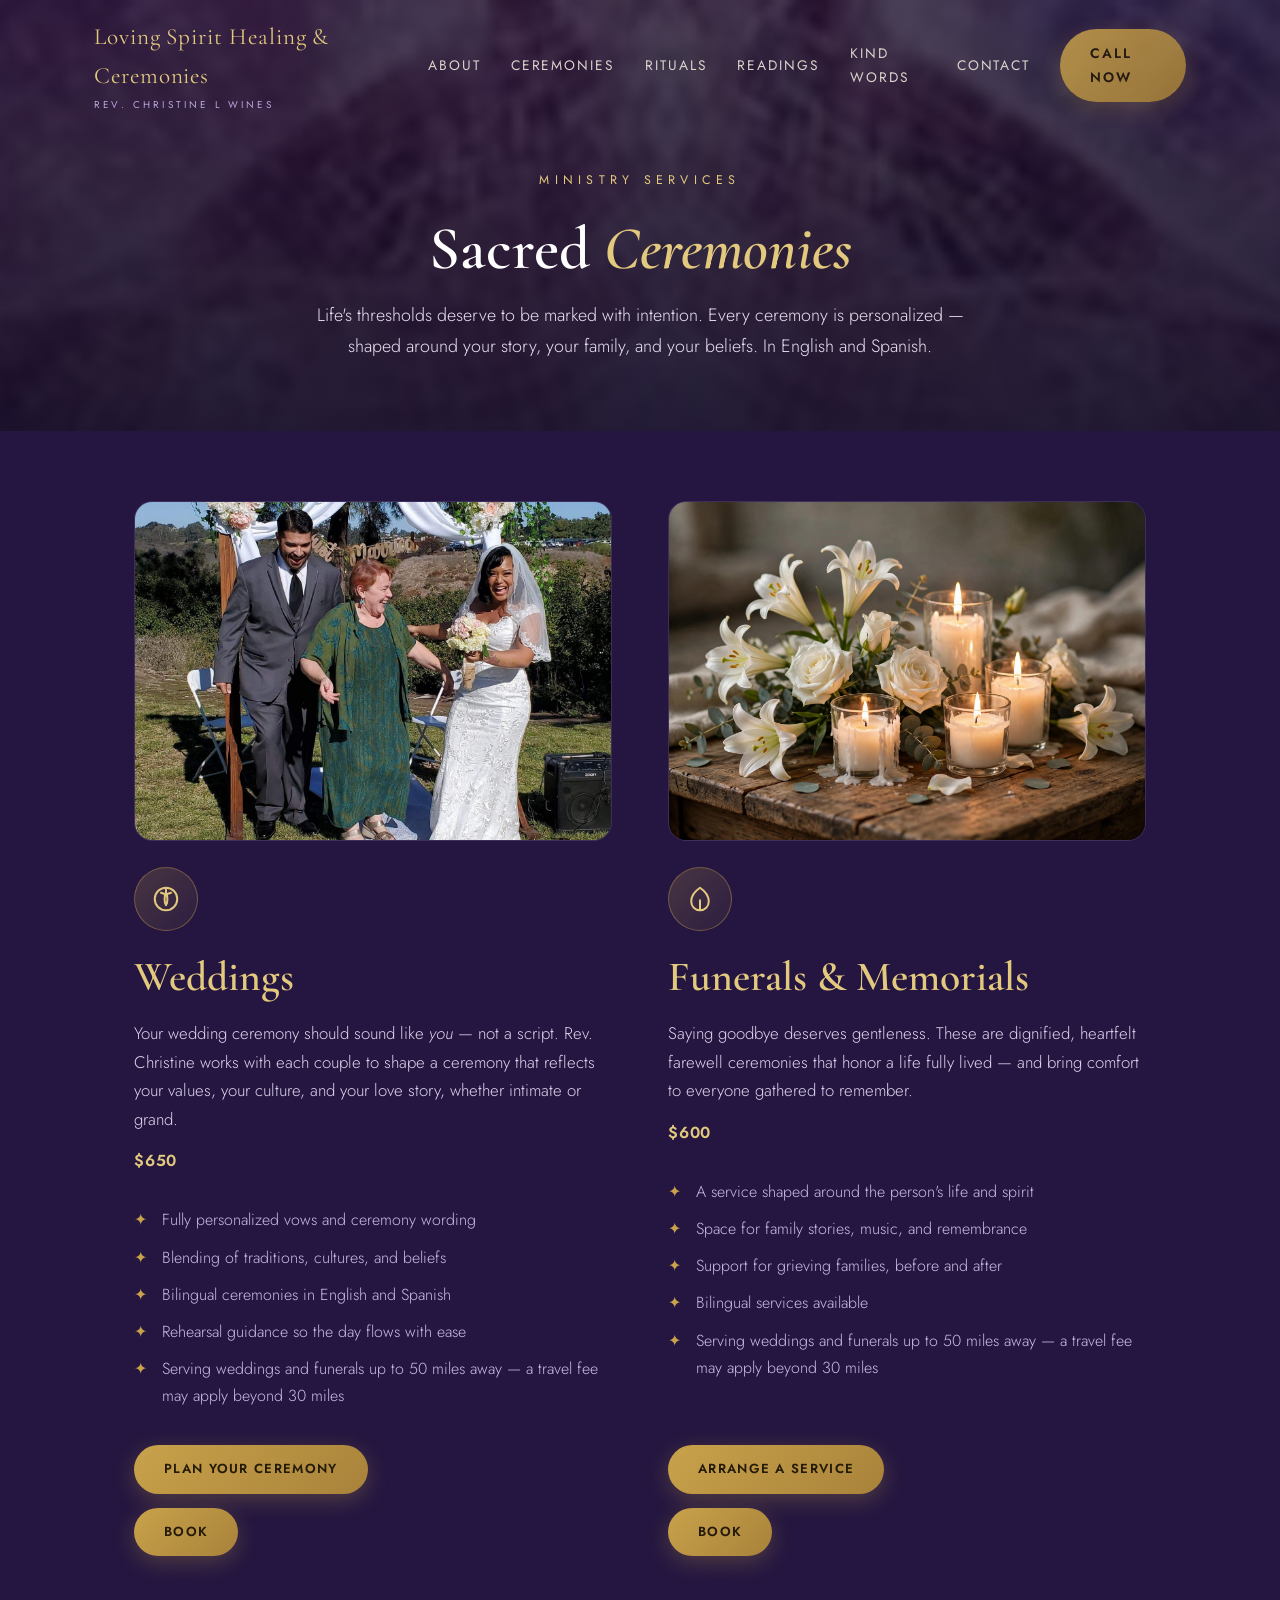
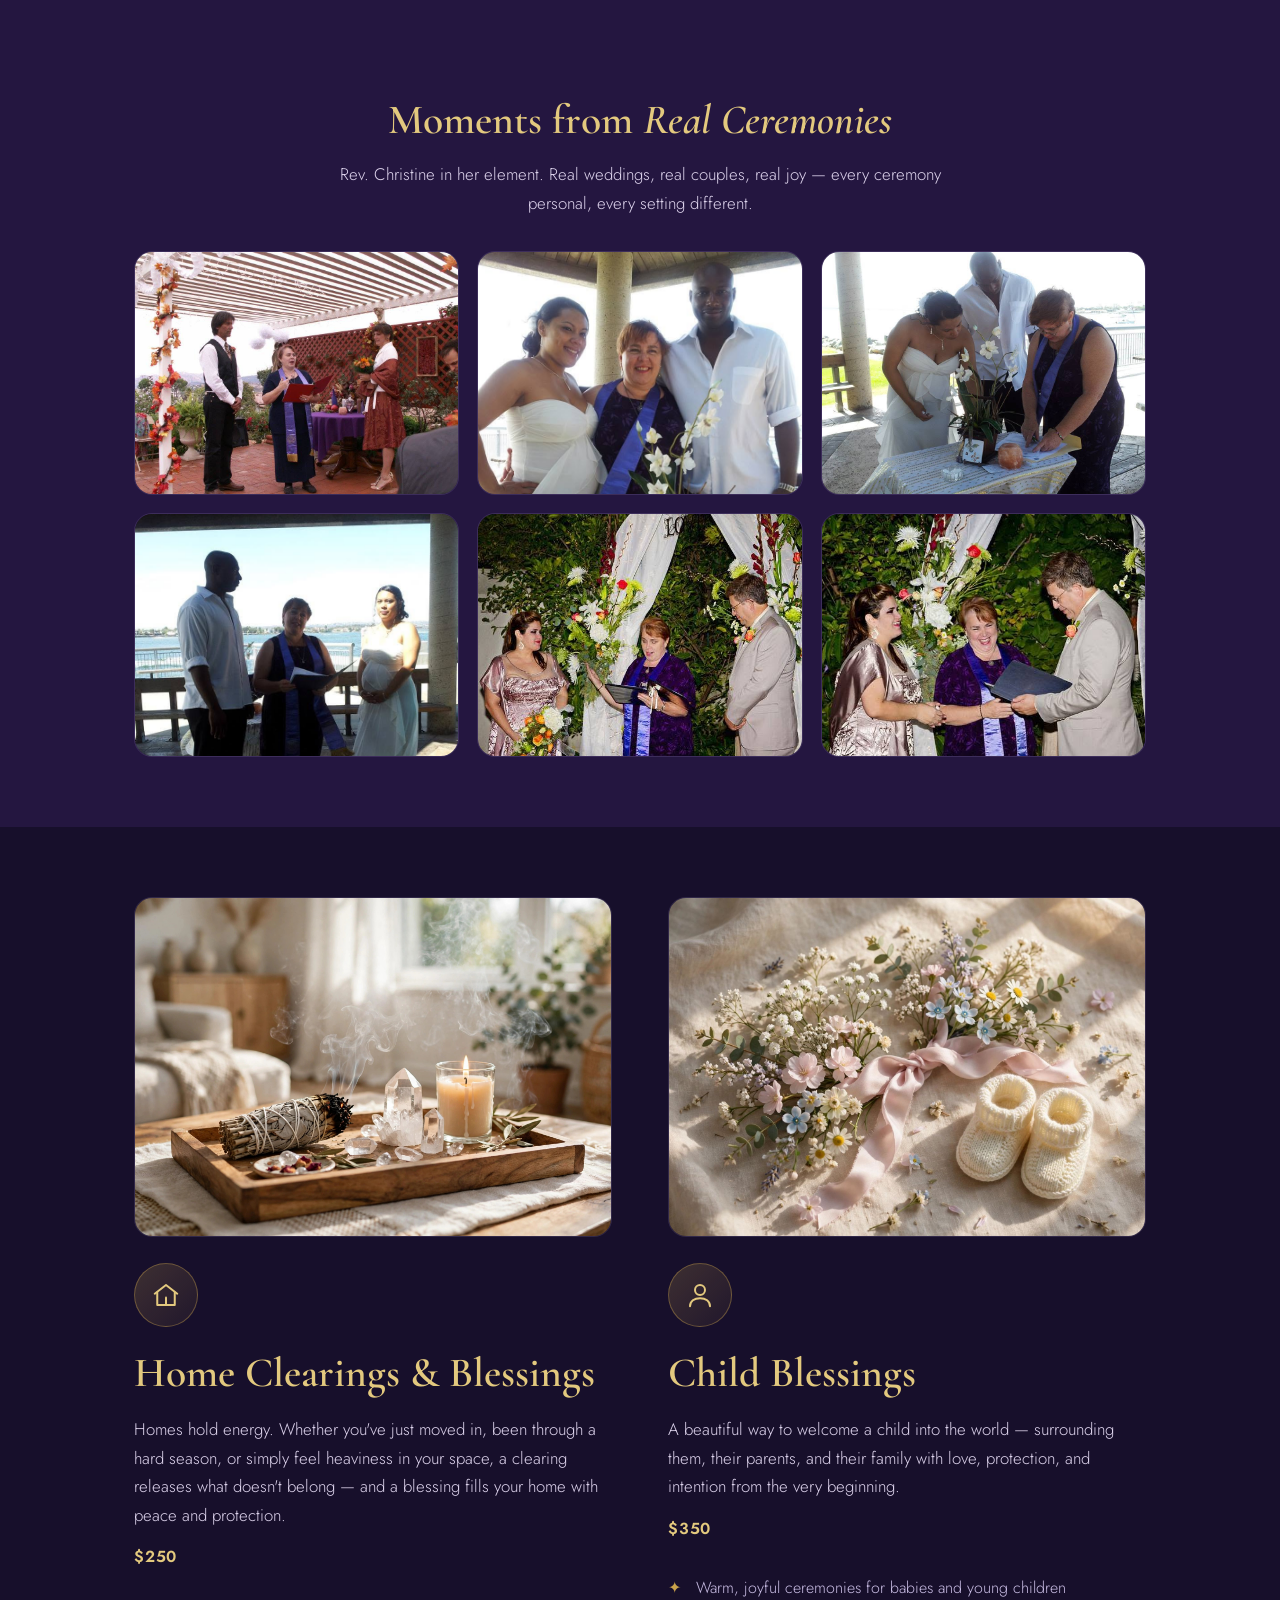
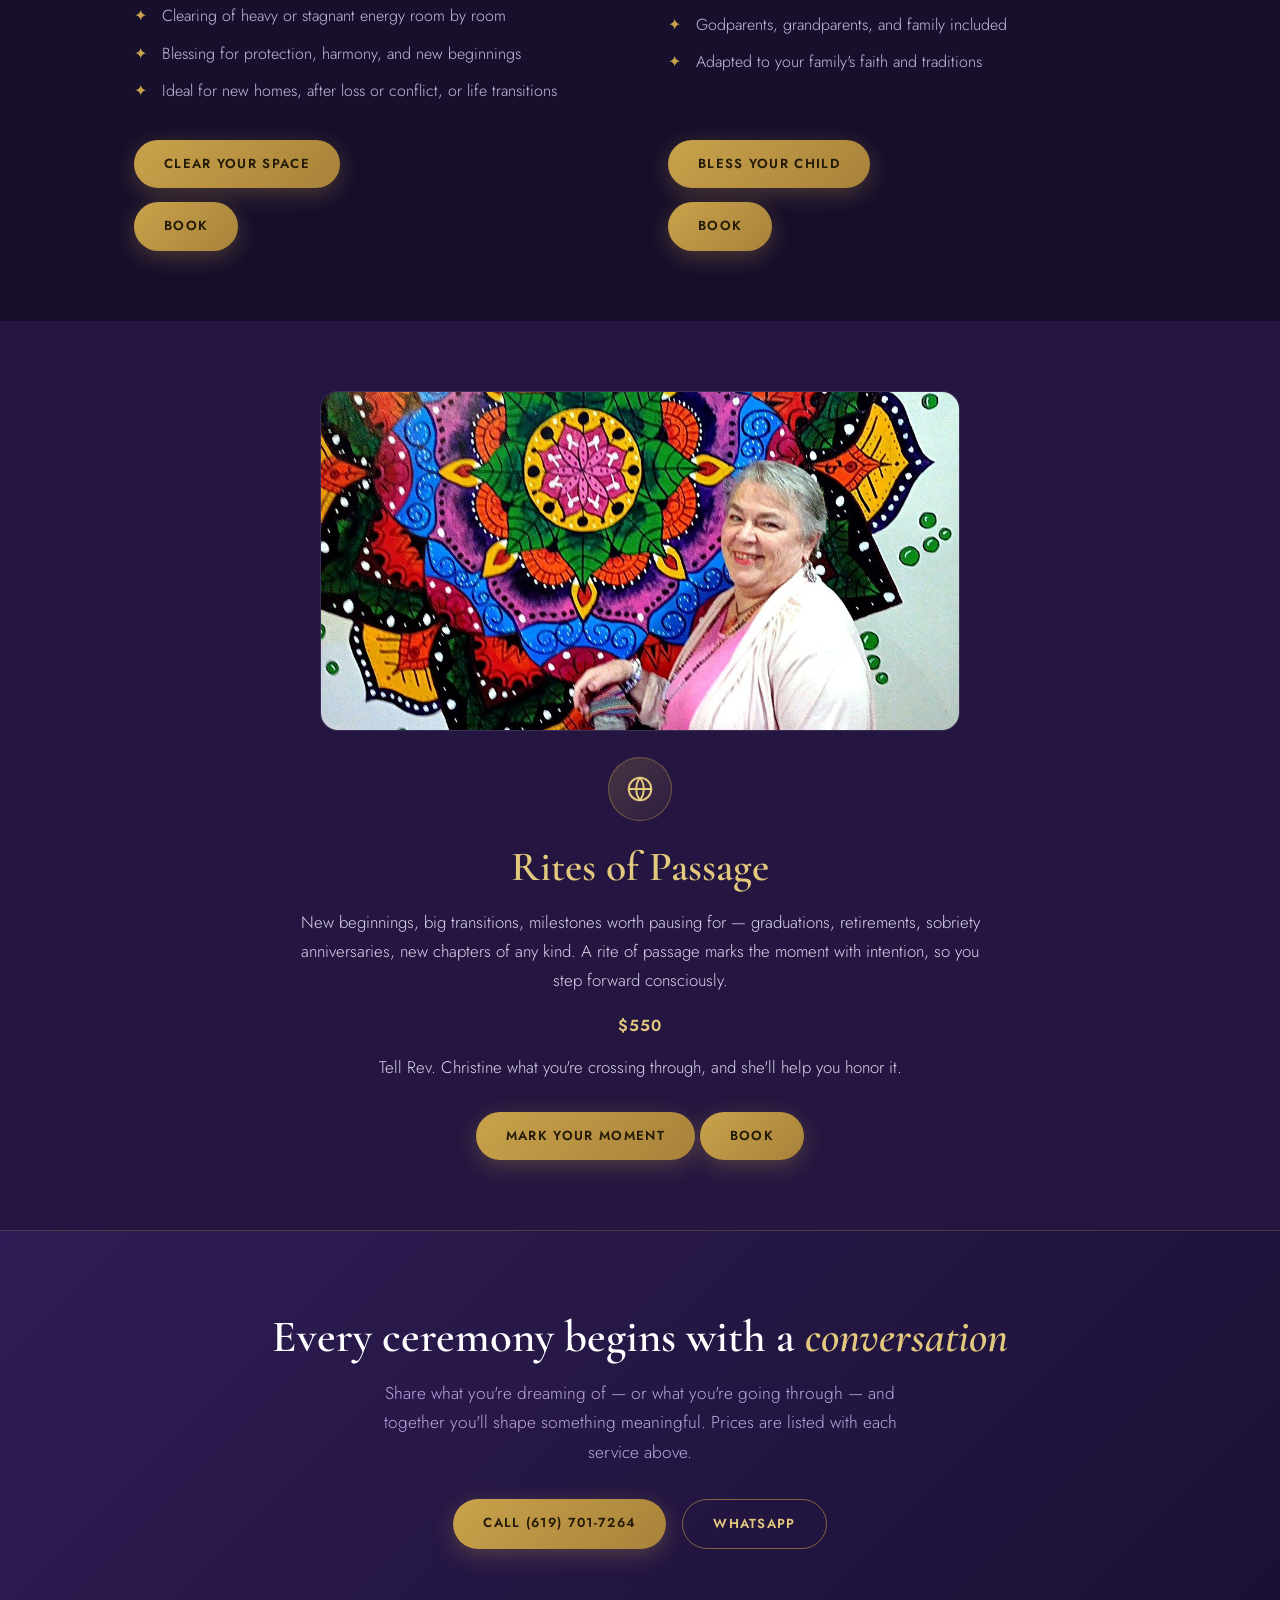
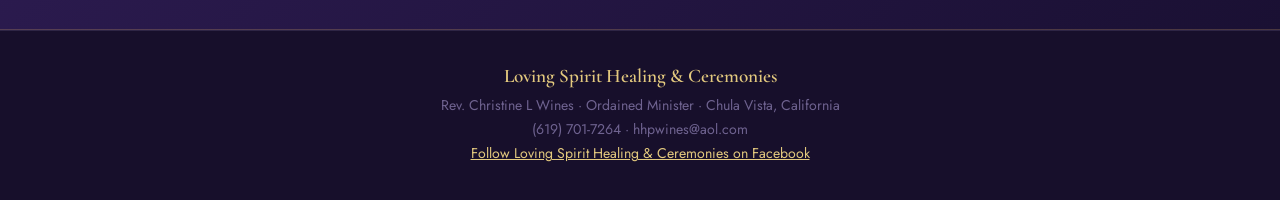
==== commit 95c2bd29: "Revert hero background to original (sharpening a 945x72 image made the blur more visible, Hugo's cal" ====
--- a/ceremonies.html
+++ b/ceremonies.html
@@ -43,7 +43,7 @@
 <link rel="preconnect" href="https://fonts.googleapis.com">
 <link rel="preconnect" href="https://fonts.gstatic.com" crossorigin>
 <link href="https://fonts.googleapis.com/css2?family=Cormorant+Garamond:ital,wght@0,400;0,500;0,600;0,700;1,400;1,500&family=Jost:wght@300;400;500;600&display=swap" rel="stylesheet">
-<link rel="stylesheet" href="styles-2037.css">
+<link rel="stylesheet" href="styles-2038.css">
 </head>
 <body>
 
--- a/styles-2038.css
+++ b/styles-2038.css
@@ -0,0 +1,218 @@
+:root{
+    --plum:#170f2b; --plum2:#241640; --plum3:#2f1d55;
+    --gold:#c9a24b; --gold-soft:#e3c97e; --cream:#f7f1e5; --lav:#b9a8e0;
+    --ink:#2b2140; --muted:#6f6390;
+  }
+  *{margin:0;padding:0;box-sizing:border-box}
+  html{scroll-behavior:smooth}
+  body{font-family:'Jost',sans-serif;background:var(--plum);color:var(--cream);line-height:1.7;overflow-x:hidden}
+  h1,h2,h3,.serif{font-family:'Cormorant Garamond',serif;font-weight:600;line-height:1.2}
+  a{color:inherit}
+  .wrap{max-width:1140px;margin:0 auto;padding:0 24px}
+
+  /* ---------- nav ---------- */
+  nav{position:fixed;top:0;left:0;right:0;z-index:50;transition:background .3s,box-shadow .3s;padding:18px 0}
+  nav.scrolled{background:rgba(23,15,43,.94);box-shadow:0 4px 24px rgba(0,0,0,.35);backdrop-filter:blur(8px)}
+  .nav-inner{display:flex;align-items:center;justify-content:space-between}
+  .brand{font-family:'Cormorant Garamond',serif;font-size:1.45rem;letter-spacing:.04em;color:var(--gold-soft);text-decoration:none}
+  .brand small{display:block;font-family:'Jost',sans-serif;font-size:.62rem;letter-spacing:.32em;text-transform:uppercase;color:var(--lav)}
+  .nav-links{display:flex;gap:30px;align-items:center}
+  .nav-links a{text-decoration:none;font-size:.86rem;letter-spacing:.14em;text-transform:uppercase;color:var(--cream);opacity:.85;transition:opacity .2s,color .2s}
+  .nav-links a:hover{opacity:1;color:var(--gold-soft)}
+  .btn{display:inline-block;background:linear-gradient(135deg,var(--gold),#a8823a);color:#241a08!important;font-weight:600;letter-spacing:.1em;text-transform:uppercase;font-size:.82rem;padding:13px 30px;border-radius:999px;text-decoration:none;border:none;cursor:pointer;transition:transform .2s,box-shadow .2s;box-shadow:0 6px 22px rgba(201,162,75,.28)}
+  .btn:hover{transform:translateY(-2px);box-shadow:0 10px 30px rgba(201,162,75,.4)}
+  .btn.ghost{background:transparent;color:var(--gold-soft)!important;border:1px solid rgba(201,162,75,.55);box-shadow:none}
+  .btn.ghost:hover{background:rgba(201,162,75,.1)}
+  .burger{display:none;background:none;border:none;color:var(--cream);font-size:1.6rem;cursor:pointer}
+  @media(max-width:860px){.nav-links{display:none}.burger{display:block}}
+
+  /* ---------- hero ---------- */
+  .hero{min-height:100svh;display:flex;align-items:center;position:relative;padding:130px 0 80px;overflow:hidden}
+  .hero-bg{position:absolute;inset:0;background:url('photos/hero-cosmic.jpg') center 30%/cover no-repeat, radial-gradient(1200px 700px at 70% 20%, #3b2568 0%, var(--plum) 60%);opacity:.9}
+  .hero-veil{position:absolute;inset:0;background:linear-gradient(180deg,rgba(23,15,43,.55) 0%,rgba(23,15,43,.35) 40%,rgba(23,15,43,.92) 100%)}
+  .hero-inner{position:relative;z-index:2;text-align:center;max-width:820px;margin:0 auto}
+  .hero-eyebrow{letter-spacing:.42em;text-transform:uppercase;font-size:.78rem;color:var(--gold-soft);margin-bottom:22px}
+  .hero h1{font-size:clamp(2.6rem,6vw,4.6rem);color:#fff;margin-bottom:18px}
+  .hero h1 em{color:var(--gold-soft);font-style:italic}
+  .hero p.lead{font-size:1.18rem;font-weight:300;color:#e9e0f2;max-width:640px;margin:0 auto 36px}
+  .hero-cta{display:flex;gap:16px;justify-content:center;flex-wrap:wrap}
+  .scroll-hint{position:absolute;bottom:26px;left:50%;transform:translateX(-50%);color:var(--lav);font-size:.72rem;letter-spacing:.3em;text-transform:uppercase;opacity:.7;z-index:2}
+
+  /* ---------- section scaffold ---------- */
+  section{padding:96px 0;position:relative}
+  .kicker{text-align:center;letter-spacing:.38em;text-transform:uppercase;font-size:.76rem;color:var(--gold);margin-bottom:14px}
+  .sec-title{text-align:center;font-size:clamp(2rem,4vw,3rem);margin-bottom:14px;color:#fff}
+  .sec-sub{text-align:center;color:var(--lav);max-width:640px;margin:0 auto 56px;font-weight:300;font-size:1.08rem}
+  .divider{width:72px;height:2px;background:linear-gradient(90deg,transparent,var(--gold),transparent);margin:0 auto 60px}
+
+  /* ---------- about ---------- */
+  .about{background:linear-gradient(180deg,var(--plum) 0%,var(--plum2) 100%)}
+  .about-grid{display:grid;grid-template-columns:340px 1fr;gap:64px;align-items:center}
+  @media(max-width:860px){.about-grid{grid-template-columns:1fr;text-align:center}}
+  .portrait{width:300px;height:300px;border-radius:50%;object-fit:cover;border:3px solid var(--gold);box-shadow:0 0 0 10px rgba(201,162,75,.12),0 24px 60px rgba(0,0,0,.5);margin:0 auto;display:block}
+  .about h3{font-size:2rem;color:var(--gold-soft);margin-bottom:6px}
+  .about .creed{color:var(--lav);letter-spacing:.12em;text-transform:uppercase;font-size:.8rem;margin-bottom:22px}
+  .about p{color:#ddd3ec;font-weight:300;margin-bottom:18px;font-size:1.06rem}
+  .cred-list{display:flex;gap:14px;flex-wrap:wrap;margin-top:26px}
+  .cred{background:rgba(201,162,75,.09);border:1px solid rgba(201,162,75,.3);border-radius:12px;padding:12px 20px;font-size:.9rem;color:var(--gold-soft);letter-spacing:.04em}
+
+  /* ---------- services ---------- */
+  .services{background:var(--plum2)}
+  .cards{display:grid;grid-template-columns:repeat(3,1fr);gap:26px;align-items:stretch}
+  @media(max-width:960px){.cards{grid-template-columns:repeat(2,1fr)}}
+  @media(max-width:620px){.cards{grid-template-columns:1fr}}
+  .card{background:rgba(255,255,255,.035);border:1px solid rgba(185,168,224,.16);border-radius:18px;padding:38px 30px;transition:transform .25s,border-color .25s,background .25s}
+  .card:hover{transform:translateY(-6px);border-color:rgba(201,162,75,.5);background:rgba(255,255,255,.055)}
+  .card-photo{margin-bottom:18px}
+  .card-photo img{width:100%;height:170px;object-fit:cover;display:block;border-radius:14px;border:1px solid rgba(185,168,224,.16)}
+  .card .icon{width:58px;height:58px;border-radius:50%;background:linear-gradient(135deg,rgba(201,162,75,.22),rgba(201,162,75,.06));border:1px solid rgba(201,162,75,.4);display:flex;align-items:center;justify-content:center;margin-bottom:20px}
+  .card .icon svg{width:26px;height:26px;stroke:var(--gold-soft);fill:none;stroke-width:1.6;stroke-linecap:round;stroke-linejoin:round}
+  .card h3{font-size:1.5rem;color:#fff;margin-bottom:10px}
+  .card p{color:#c9bde4;font-weight:300;font-size:.98rem}
+
+    /* ---------- reviews ---------- */
+  .review-grid{display:grid;grid-template-columns:repeat(2,1fr);gap:26px;align-items:stretch;max-width:780px;margin:0 auto}
+  @media(max-width:960px){.review-grid{grid-template-columns:1fr;max-width:560px;margin:0 auto}}
+  .review{border-radius:18px;padding:34px 30px;background:rgba(255,255,255,.035);border:1px solid rgba(185,168,224,.16)}
+  .review .stars{color:var(--gold);letter-spacing:.25em;margin-bottom:16px}
+  .review p{color:#ddd3ec;font-weight:300;font-size:.99rem;margin-bottom:20px}
+  .review .who{font-family:'Cormorant Garamond',serif;font-size:1.15rem;color:#fff}
+  .review .who span{display:block;font-family:'Jost',sans-serif;font-size:.78rem;letter-spacing:.08em;text-transform:uppercase;color:var(--lav);margin-top:3px}
+
+  /* ---------- readings ---------- */
+  .readings{background:linear-gradient(180deg,var(--plum2),var(--plum));overflow:hidden}
+  .reading-grid{display:grid;grid-template-columns:repeat(3,1fr);gap:26px}
+  @media(max-width:960px){.reading-grid{grid-template-columns:1fr;max-width:560px;margin:0 auto}}
+  .reading{position:relative;border-radius:18px;padding:44px 34px;text-align:center;background:linear-gradient(160deg,rgba(201,162,75,.12),rgba(47,29,85,.6));border:1px solid rgba(201,162,75,.35);overflow:hidden}
+  .reading::before{content:"";position:absolute;inset:0;background:radial-gradient(400px 200px at 50% -40px,rgba(201,162,75,.22),transparent 70%)}
+  .reading h3{font-size:1.7rem;color:var(--gold-soft);margin-bottom:12px;position:relative}
+  .reading p{color:#ded4f2;font-weight:300;position:relative;font-size:1rem}
+  .reading .num{font-family:'Cormorant Garamond',serif;font-size:3.2rem;color:rgba(201,162,75,.28);position:absolute;top:14px;right:22px}
+
+  /* ---------- contact ---------- */
+  .contact{background:var(--plum)}
+  .contact-grid{display:grid;grid-template-columns:1fr 1fr;gap:40px;max-width:960px;margin:0 auto}
+  @media(max-width:760px){.contact-grid{grid-template-columns:1fr}}
+  .contact-card{background:rgba(255,255,255,.035);border:1px solid rgba(185,168,224,.16);border-radius:18px;padding:40px 36px}
+  .contact-card h3{font-size:1.6rem;color:var(--gold-soft);margin-bottom:20px}
+  .c-row{display:flex;align-items:center;gap:16px;margin-bottom:18px;text-decoration:none}
+  .c-row .ic{width:46px;height:46px;flex:0 0 46px;border-radius:50%;background:#6d28d9;border:1px solid rgba(201,162,75,.5);display:flex;align-items:center;justify-content:center}
+  .c-row .ic svg{width:20px;height:20px;stroke:var(--gold-soft);fill:none;stroke-width:1.7;stroke-linecap:round;stroke-linejoin:round}
+  .c-row .tx small{display:block;color:var(--lav);font-size:.74rem;letter-spacing:.22em;text-transform:uppercase}
+  .c-row .tx span{color:#fff;font-size:1.06rem}
+  a.c-row:hover .tx span{color:var(--gold-soft)}
+  .addr{color:#c9bde4;font-weight:300;margin-top:6px}
+  .lang{display:inline-block;margin-top:18px;background:rgba(201,162,75,.1);border:1px solid rgba(201,162,75,.35);color:var(--gold-soft);border-radius:999px;padding:8px 22px;font-size:.86rem;letter-spacing:.08em}
+  .msg-card{max-width:960px;margin:40px auto 0;position:relative}
+  .f-grid{display:grid;grid-template-columns:1fr 1fr;gap:18px;margin-bottom:22px}
+  @media(max-width:760px){.f-grid{grid-template-columns:1fr}}
+  .f-field{display:flex;flex-direction:column;gap:7px}
+  .f-field.f-full{grid-column:1/-1}
+  .f-field label{color:var(--lav);font-size:.74rem;letter-spacing:.22em;text-transform:uppercase}
+  .f-field label .opt{text-transform:none;letter-spacing:.04em;opacity:.75}
+  .f-field input,.f-field textarea{font-family:'Jost',sans-serif;font-size:1rem;color:var(--cream);background:rgba(255,255,255,.05);border:1px solid rgba(185,168,224,.28);border-radius:10px;padding:12px 16px;width:100%}
+  .f-field textarea{resize:vertical;min-height:120px}
+  .f-field input:focus,.f-field textarea:focus{outline:none;border-color:var(--gold);background:rgba(255,255,255,.08)}
+  .msg-card .hp{position:absolute;left:-9999px;top:-9999px;width:1px;height:1px;opacity:0}
+  #mf-send[disabled]{opacity:.6;cursor:wait;transform:none;box-shadow:none}
+  .f-note{margin-top:16px;color:#f2a7a7;font-size:.95rem}
+  .f-thanks{font-family:'Cormorant Garamond',serif;font-size:1.4rem;color:var(--gold-soft);text-align:center;padding:20px 0}
+
+  footer{border-top:1px solid rgba(185,168,224,.14);padding:34px 0;text-align:center;color:var(--muted);font-size:.88rem}
+  footer .serif{color:var(--gold-soft);font-size:1.2rem;display:block;margin-bottom:6px}
+
+  .reveal{opacity:0;transform:translateY(26px);transition:opacity .7s ease,transform .7s ease}
+  .reveal.in{opacity:1;transform:none}
+
+  /* ---------- learn-more links ---------- */
+  .more{color:var(--gold-soft);text-decoration:none;font-weight:500;white-space:nowrap}
+  .more:hover{text-decoration:underline}
+
+  /* ---------- prices ---------- */
+  .card p.price,.reading p.price,.detail p.price{color:var(--gold-soft);font-weight:600;letter-spacing:.05em;font-size:1rem}
+  .card p.price,.reading p.price{margin-top:10px}
+
+  /* ---------- sub-page hero ---------- */
+  .page-hero{padding:170px 0 70px;position:relative;overflow:hidden;text-align:center}
+  .page-hero .hero-bg{position:absolute;inset:0;background:url('photos/hero-cosmic.jpg') center 30%/cover no-repeat,radial-gradient(1200px 700px at 70% 20%,#3b2568 0%,var(--plum) 60%)}
+  .page-hero .hero-veil{position:absolute;inset:0;background:linear-gradient(180deg,rgba(23,15,43,.6),rgba(23,15,43,.9))}
+  .page-hero .wrap{position:relative;z-index:2}
+  .page-hero h1{font-size:clamp(2.4rem,5vw,3.8rem);color:#fff;margin-bottom:14px}
+  .page-hero h1 em{color:var(--gold-soft);font-style:italic}
+  .page-hero p.lead{color:#e9e0f2;font-weight:300;max-width:660px;margin:0 auto;font-size:1.12rem}
+
+  /* ---------- detail sections ---------- */
+  .detail{background:var(--plum2);padding:70px 0}
+  .detail.alt{background:var(--plum)}
+  .detail-grid{display:grid;grid-template-columns:1fr 1fr;gap:56px;align-items:stretch;max-width:1060px;margin:0 auto}
+  .detail-grid.flip>div:first-child{order:2}
+  @media(max-width:820px){.detail-grid{grid-template-columns:1fr}.detail-grid.flip>div:first-child{order:0}}
+  .detail h2{font-size:clamp(1.8rem,3.4vw,2.6rem);color:var(--gold-soft);margin-bottom:16px}
+  .detail p{color:#ddd3ec;font-weight:300;margin-bottom:14px;font-size:1.05rem}
+  .detail ul{list-style:none;margin:18px 0 26px}
+  .detail ul li{color:#c9bde4;font-weight:300;margin-bottom:10px;padding-left:28px;position:relative}
+  .detail ul li::before{content:"✦";color:var(--gold);position:absolute;left:0}
+  .detail .icon{width:64px;height:64px;border-radius:50%;background:linear-gradient(135deg,rgba(201,162,75,.22),rgba(201,162,75,.06));border:1px solid rgba(201,162,75,.4);display:flex;align-items:center;justify-content:center;margin-bottom:22px}
+  .detail-photo{margin:26px 0 0}
+  .detail-photo img{width:100%;height:340px;object-fit:cover;display:block;border-radius:18px;border:1px solid rgba(185,168,224,.16)}
+  .gallery-grid{display:grid;grid-template-columns:repeat(3,1fr);gap:18px;max-width:1060px;margin:34px auto 0}
+  @media(max-width:820px){.gallery-grid{grid-template-columns:repeat(2,1fr)}}
+  .gallery-grid figure{margin:0}
+  .gallery-grid img{width:100%;height:100%;aspect-ratio:4/3;object-fit:cover;display:block;border-radius:18px;border:1px solid rgba(185,168,224,.16)}
+  .reading-photo{margin:40px auto 0;text-align:center}
+  .reading-photo img{width:min(520px,100%);height:auto;display:block;margin:0 auto;border-radius:18px;border:1px solid rgba(185,168,224,.16)}
+  .detail .icon svg{width:30px;height:30px;stroke:var(--gold-soft);fill:none;stroke-width:1.6;stroke-linecap:round;stroke-linejoin:round}
+
+  /* ---------- steps ---------- */
+  .steps{display:grid;grid-template-columns:repeat(3,1fr);gap:26px;max-width:1060px;margin:0 auto}
+  @media(max-width:820px){.steps{grid-template-columns:1fr;max-width:560px}}
+  .step{background:rgba(255,255,255,.035);border:1px solid rgba(185,168,224,.16);border-radius:18px;padding:24px 22px;text-align:center}
+  .step .n{font-family:'Cormorant Garamond',serif;font-size:2rem;color:var(--gold);margin-bottom:8px}
+  .step h3{font-size:1.4rem;color:#fff;margin-bottom:10px}
+  .step p{color:#c9bde4;font-weight:300;font-size:.98rem}
+
+  /* ---------- cta band ---------- */
+  .cta-band{background:linear-gradient(135deg,#2f1d55,#1a1033);border-top:1px solid rgba(201,162,75,.25);border-bottom:1px solid rgba(201,162,75,.25);text-align:center;padding:80px 0}
+  .cta-band h2{font-size:clamp(1.9rem,4vw,2.8rem);color:#fff;margin-bottom:14px}
+  .cta-band h2 em{color:var(--gold-soft);font-style:italic}
+  .cta-band p{color:var(--lav);font-weight:300;max-width:560px;margin:0 auto 32px;font-size:1.08rem}
+  .cta-band .row{display:flex;gap:16px;justify-content:center;flex-wrap:wrap}
+
+  .card{display:flex;flex-direction:column}
+  .card .more{margin-top:auto;padding-top:14px}
+  .review{display:flex;flex-direction:column}
+  .review .who{margin-top:auto}
+
+  [id]{scroll-margin-top:118px}
+  .detail-grid>div{display:flex;flex-direction:column}
+  .detail-grid>div .btn{margin-top:auto;align-self:flex-start}
+  .detail-grid>div figure{margin-top:26px}
+
+  .steps-block{max-width:1060px;margin:56px auto 0}
+  .steps-title{text-align:center;margin-bottom:28px}
+  .detail-photo.fill{flex:1;display:flex;margin-top:0}
+  .detail-photo.fill img{height:100%}
+
+  .cards.four{grid-template-columns:repeat(4,1fr)}
+  @media(max-width:1100px){.cards.four{grid-template-columns:repeat(2,1fr)}}
+  @media(max-width:620px){.cards.four{grid-template-columns:1fr}}
+  .review-grid{grid-template-columns:repeat(3,1fr);max-width:1140px}
+  @media(max-width:960px){.review-grid{grid-template-columns:1fr;max-width:560px}}
+
+  /* ---------- altar video ---------- */
+  .video-figure{margin:30px 0 0}
+  .video-figure video{width:100%;height:auto;display:block;border-radius:16px;background:#000}
+  .video-figure figcaption{margin-top:10px;text-align:center;color:var(--muted);font-size:.92rem}
+
+  /* ---------- booking buttons (WhatsApp) ---------- */
+  .card .book-btn{margin-top:14px;align-self:flex-start}
+  .reading{display:flex;flex-direction:column;align-items:center}
+  .reading p{margin-bottom:18px}
+  .reading .book-btn{margin-top:auto;position:relative}
+  .detail-grid>div .btn.book-btn:not(.book-btn-auto){margin-top:14px}
+  .contact-booking{margin-top:36px;text-align:center}
+
+  /* ---------- detail photos at top of block (Hugo, Oct 30) ---------- */
+  .detail-grid>div>figure.detail-photo{margin:0 0 26px}
+  .detail>.wrap>figure.detail-photo{margin-top:0;margin-bottom:26px}
+  .detail-grid.one-col{grid-template-columns:1fr;max-width:640px}
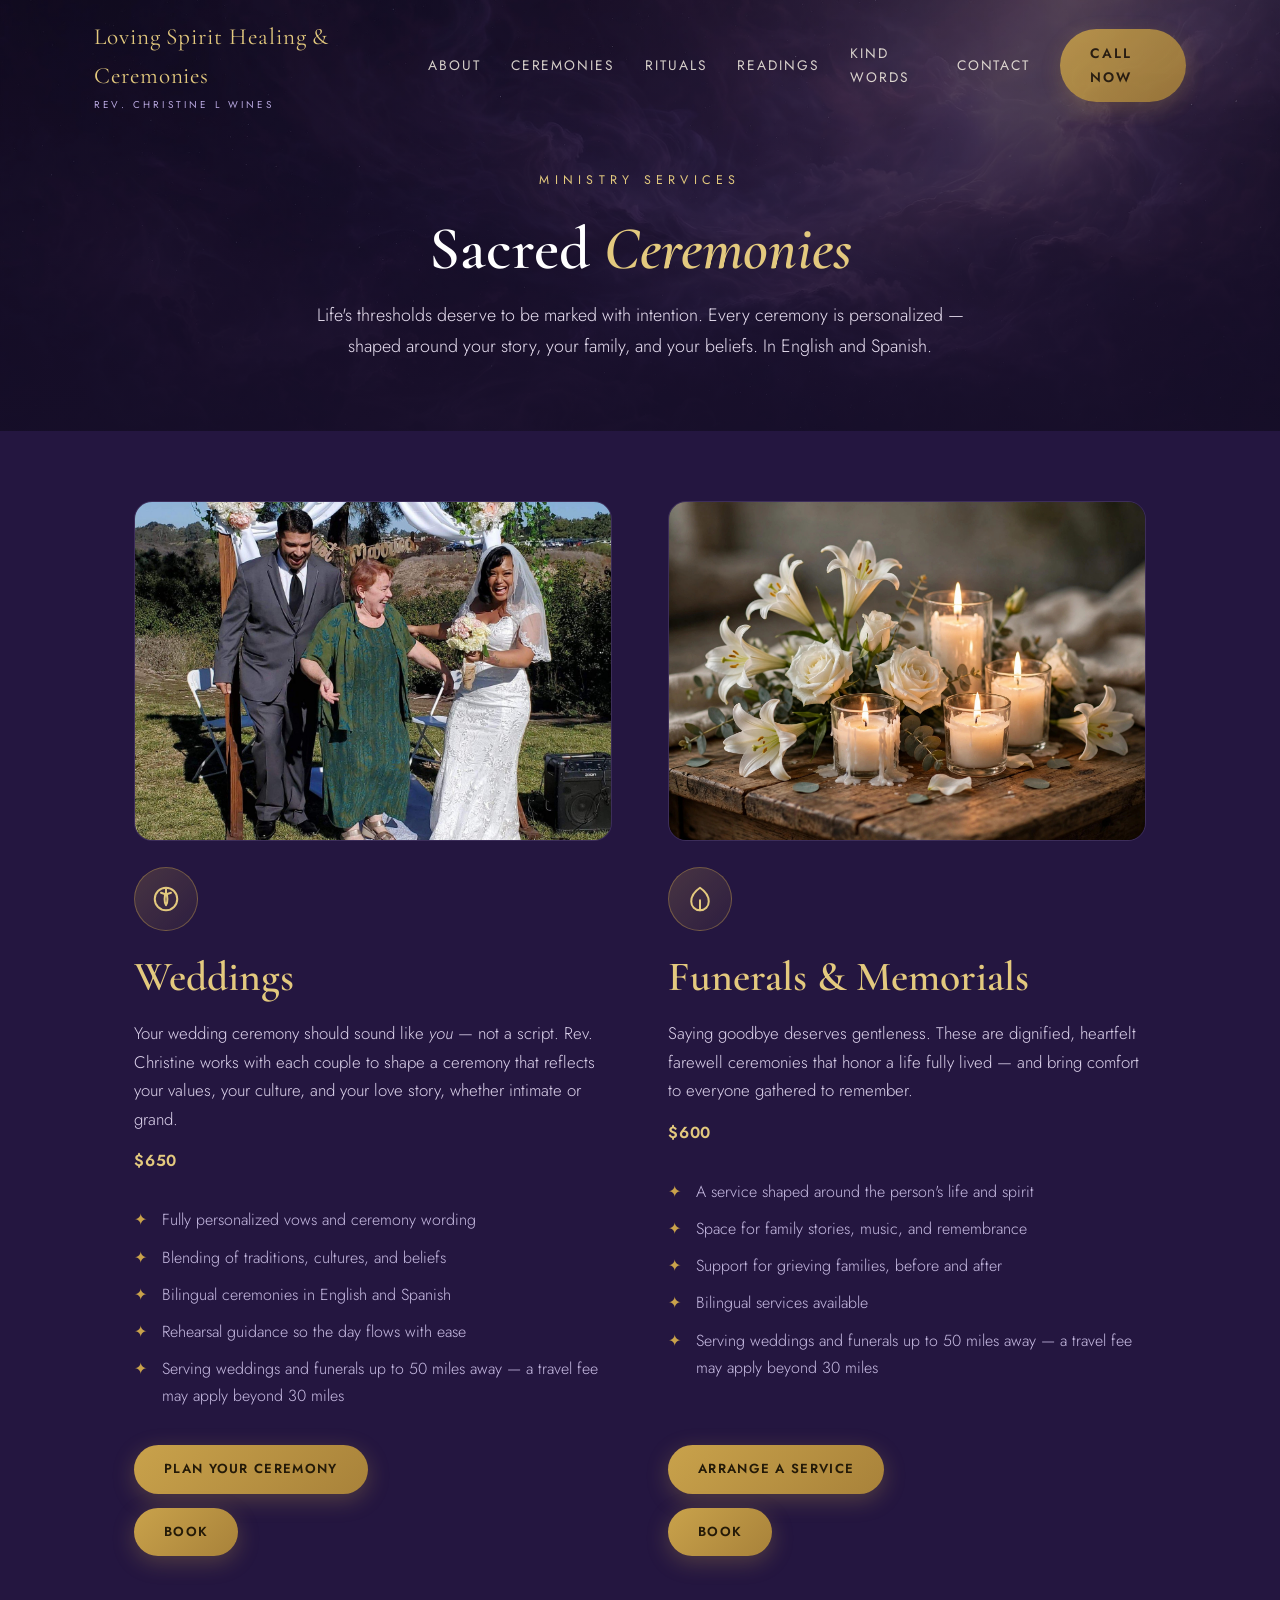
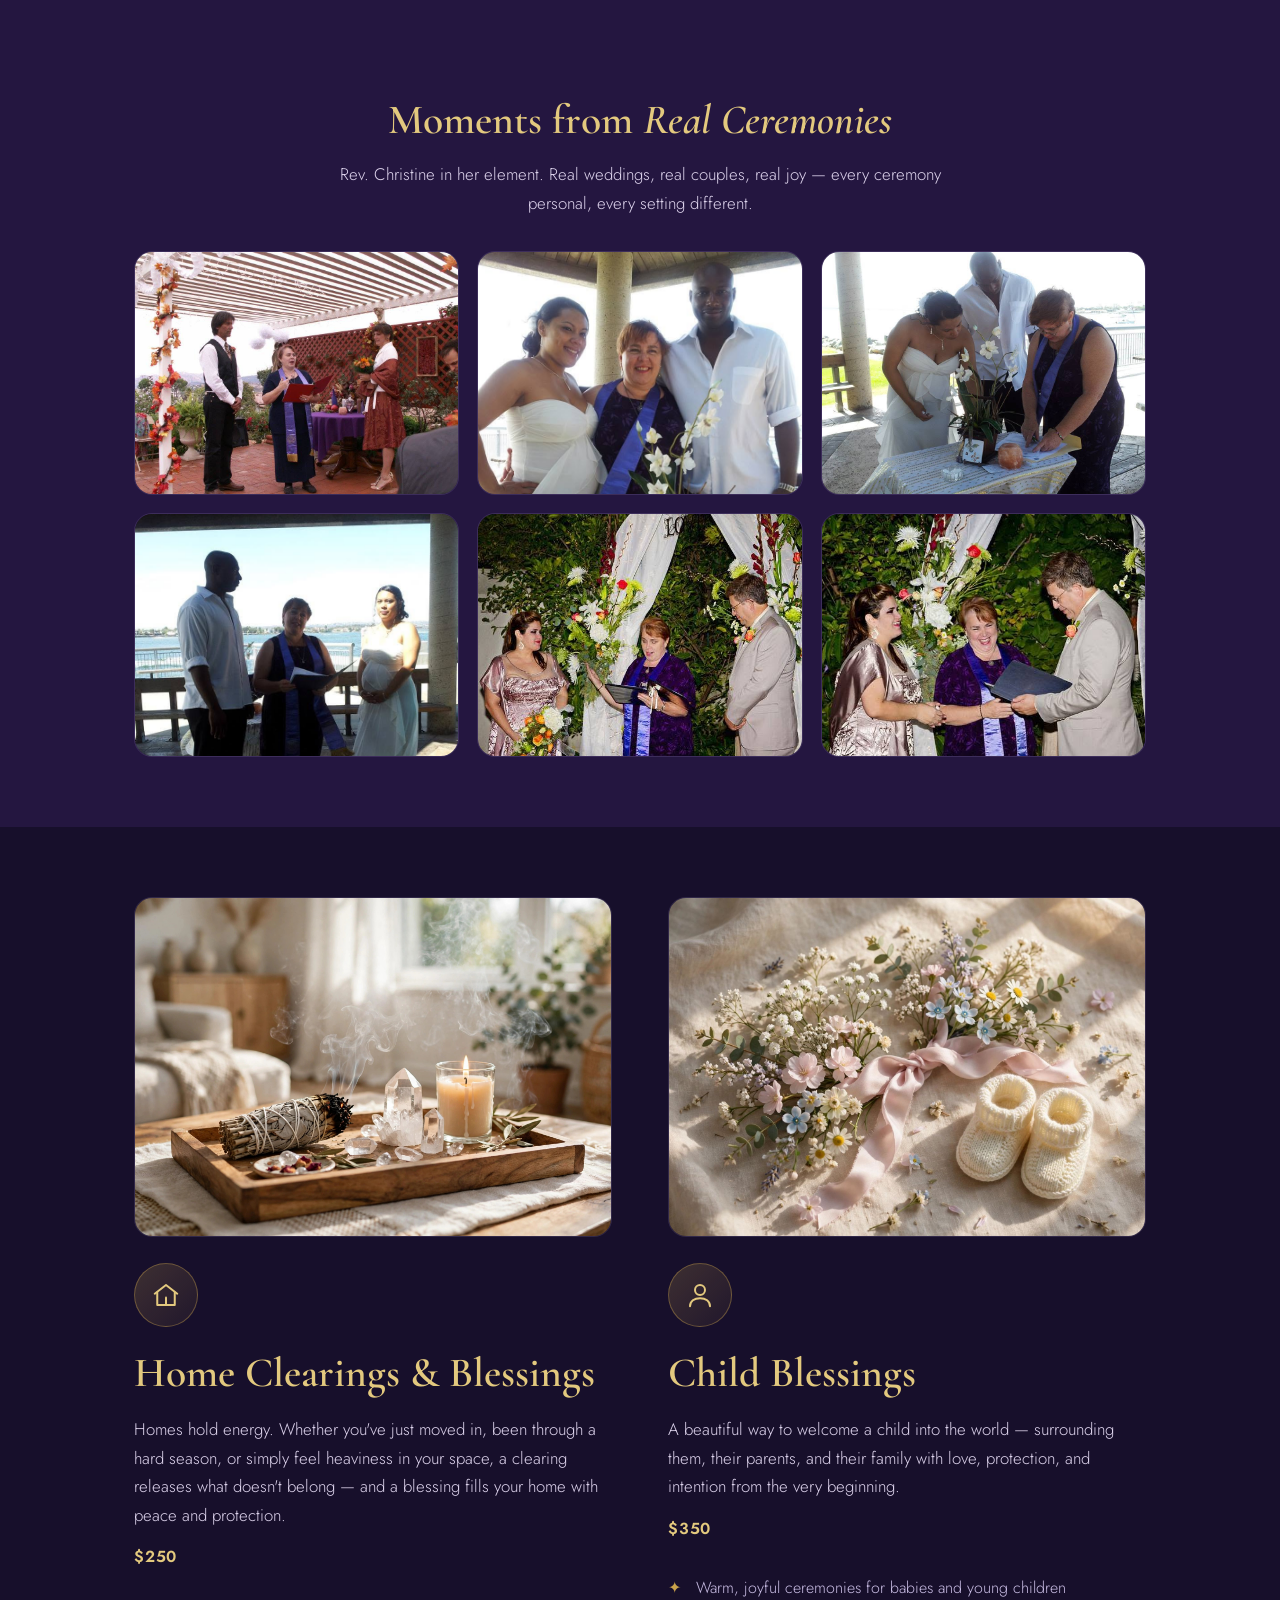
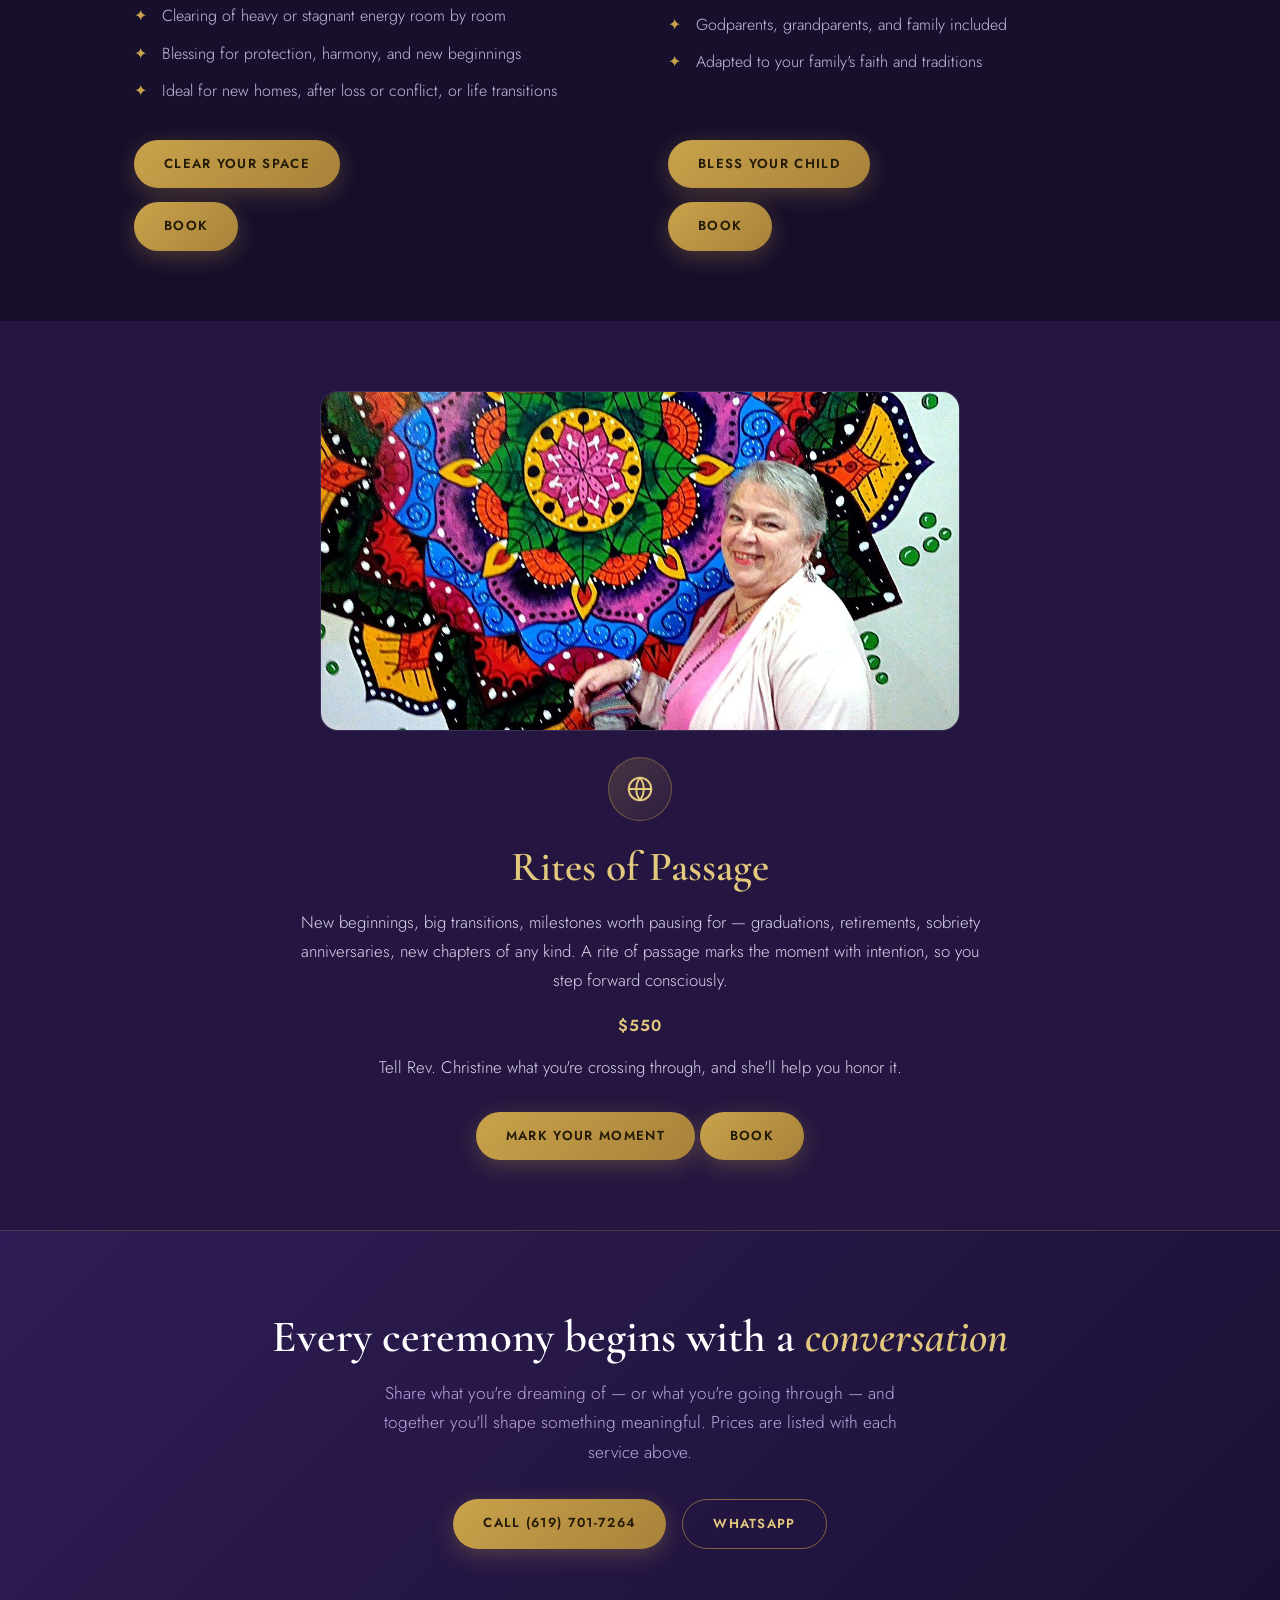
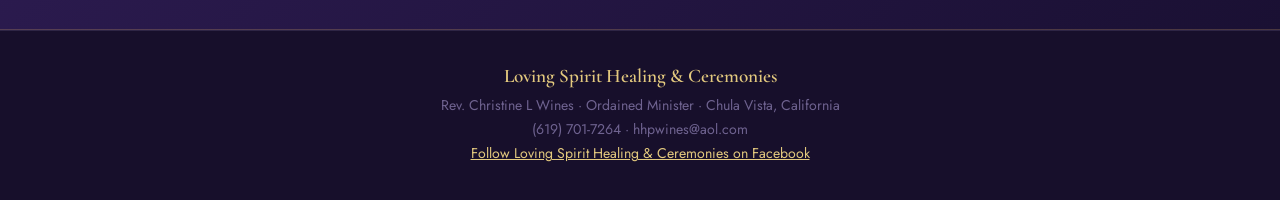
==== commit 6b6cd262: "Crisp high-res hero background (Hugo's call): new 2352px plum nebula replaces the 945x72 original th" ====
--- a/ceremonies.html
+++ b/ceremonies.html
@@ -43,7 +43,7 @@
 <link rel="preconnect" href="https://fonts.googleapis.com">
 <link rel="preconnect" href="https://fonts.gstatic.com" crossorigin>
 <link href="https://fonts.googleapis.com/css2?family=Cormorant+Garamond:ital,wght@0,400;0,500;0,600;0,700;1,400;1,500&family=Jost:wght@300;400;500;600&display=swap" rel="stylesheet">
-<link rel="stylesheet" href="styles-2038.css">
+<link rel="stylesheet" href="styles-2040.css">
 </head>
 <body>
 
--- a/styles-2040.css
+++ b/styles-2040.css
@@ -0,0 +1,220 @@
+:root{
+    --plum:#170f2b; --plum2:#241640; --plum3:#2f1d55;
+    --gold:#c9a24b; --gold-soft:#e3c97e; --cream:#f7f1e5; --lav:#b9a8e0;
+    --ink:#2b2140; --muted:#6f6390;
+  }
+  *{margin:0;padding:0;box-sizing:border-box}
+  html{scroll-behavior:smooth}
+  body{font-family:'Jost',sans-serif;background:var(--plum);color:var(--cream);line-height:1.7;overflow-x:hidden}
+  h1,h2,h3,.serif{font-family:'Cormorant Garamond',serif;font-weight:600;line-height:1.2}
+  a{color:inherit}
+  .wrap{max-width:1140px;margin:0 auto;padding:0 24px}
+
+  /* ---------- nav ---------- */
+  nav{position:fixed;top:0;left:0;right:0;z-index:50;transition:background .3s,box-shadow .3s;padding:18px 0}
+  nav.scrolled{background:rgba(23,15,43,.94);box-shadow:0 4px 24px rgba(0,0,0,.35);backdrop-filter:blur(8px)}
+  .nav-inner{display:flex;align-items:center;justify-content:space-between}
+  .brand{font-family:'Cormorant Garamond',serif;font-size:1.45rem;letter-spacing:.04em;color:var(--gold-soft);text-decoration:none}
+  .brand small{display:block;font-family:'Jost',sans-serif;font-size:.62rem;letter-spacing:.32em;text-transform:uppercase;color:var(--lav)}
+  .nav-links{display:flex;gap:30px;align-items:center}
+  .nav-links a{text-decoration:none;font-size:.86rem;letter-spacing:.14em;text-transform:uppercase;color:var(--cream);opacity:.85;transition:opacity .2s,color .2s}
+  .nav-links a:hover{opacity:1;color:var(--gold-soft)}
+  .btn{display:inline-block;background:linear-gradient(135deg,var(--gold),#a8823a);color:#241a08!important;font-weight:600;letter-spacing:.1em;text-transform:uppercase;font-size:.82rem;padding:13px 30px;border-radius:999px;text-decoration:none;border:none;cursor:pointer;transition:transform .2s,box-shadow .2s;box-shadow:0 6px 22px rgba(201,162,75,.28)}
+  .btn:hover{transform:translateY(-2px);box-shadow:0 10px 30px rgba(201,162,75,.4)}
+  .btn.ghost{background:transparent;color:var(--gold-soft)!important;border:1px solid rgba(201,162,75,.55);box-shadow:none}
+  .btn.ghost:hover{background:rgba(201,162,75,.1)}
+  .burger{display:none;background:none;border:none;color:var(--cream);font-size:1.6rem;cursor:pointer}
+  @media(max-width:860px){.nav-links{display:none}.burger{display:block}}
+
+  /* ---------- hero ---------- */
+  .hero{min-height:100svh;display:flex;align-items:center;position:relative;padding:130px 0 80px;overflow:hidden}
+  .hero-bg{position:absolute;inset:0;background:url('photos/hero-cosmic-hires.jpg') center 30%/cover no-repeat, radial-gradient(1200px 700px at 70% 20%, #3b2568 0%, var(--plum) 60%);opacity:.9}
+  .hero-veil{position:absolute;inset:0;background:linear-gradient(180deg,rgba(23,15,43,.55) 0%,rgba(23,15,43,.35) 40%,rgba(23,15,43,.92) 100%)}
+  .hero-inner{position:relative;z-index:2;text-align:center;max-width:820px;margin:0 auto}
+  .hero-eyebrow{letter-spacing:.42em;text-transform:uppercase;font-size:.78rem;color:var(--gold-soft);margin-bottom:22px}
+  .hero h1{font-size:clamp(2.6rem,6vw,4.6rem);color:#fff;margin-bottom:18px}
+  .hero h1 em{color:var(--gold-soft);font-style:italic}
+  .hero p.lead{font-size:1.18rem;font-weight:300;color:#e9e0f2;max-width:640px;margin:0 auto 36px}
+  .hero-cta{display:flex;gap:16px;justify-content:center;flex-wrap:wrap}
+  .scroll-hint{position:absolute;bottom:26px;left:50%;transform:translateX(-50%);color:var(--lav);font-size:.72rem;letter-spacing:.3em;text-transform:uppercase;opacity:.7;z-index:2}
+
+  /* ---------- section scaffold ---------- */
+  section{padding:60px 0;position:relative}
+  section + section{padding-top:0}
+  @media(max-width:860px){section{padding:46px 0}}
+  .kicker{text-align:center;letter-spacing:.38em;text-transform:uppercase;font-size:.76rem;color:var(--gold);margin-bottom:14px}
+  .sec-title{text-align:center;font-size:clamp(2rem,4vw,3rem);margin-bottom:14px;color:#fff}
+  .sec-sub{text-align:center;color:var(--lav);max-width:640px;margin:0 auto 56px;font-weight:300;font-size:1.08rem}
+  .divider{width:72px;height:2px;background:linear-gradient(90deg,transparent,var(--gold),transparent);margin:0 auto 60px}
+
+  /* ---------- about ---------- */
+  .about{background:linear-gradient(180deg,var(--plum) 0%,var(--plum2) 100%)}
+  .about-grid{display:grid;grid-template-columns:340px 1fr;gap:64px;align-items:center}
+  @media(max-width:860px){.about-grid{grid-template-columns:1fr;text-align:center}}
+  .portrait{width:300px;height:300px;border-radius:50%;object-fit:cover;border:3px solid var(--gold);box-shadow:0 0 0 10px rgba(201,162,75,.12),0 24px 60px rgba(0,0,0,.5);margin:0 auto;display:block}
+  .about h3{font-size:2rem;color:var(--gold-soft);margin-bottom:6px}
+  .about .creed{color:var(--lav);letter-spacing:.12em;text-transform:uppercase;font-size:.8rem;margin-bottom:22px}
+  .about p{color:#ddd3ec;font-weight:300;margin-bottom:18px;font-size:1.06rem}
+  .cred-list{display:flex;gap:14px;flex-wrap:wrap;margin-top:26px}
+  .cred{background:rgba(201,162,75,.09);border:1px solid rgba(201,162,75,.3);border-radius:12px;padding:12px 20px;font-size:.9rem;color:var(--gold-soft);letter-spacing:.04em}
+
+  /* ---------- services ---------- */
+  .services{background:var(--plum2)}
+  .cards{display:grid;grid-template-columns:repeat(3,1fr);gap:26px;align-items:stretch}
+  @media(max-width:960px){.cards{grid-template-columns:repeat(2,1fr)}}
+  @media(max-width:620px){.cards{grid-template-columns:1fr}}
+  .card{background:rgba(255,255,255,.035);border:1px solid rgba(185,168,224,.16);border-radius:18px;padding:38px 30px;transition:transform .25s,border-color .25s,background .25s}
+  .card:hover{transform:translateY(-6px);border-color:rgba(201,162,75,.5);background:rgba(255,255,255,.055)}
+  .card-photo{margin-bottom:18px}
+  .card-photo img{width:100%;height:170px;object-fit:cover;display:block;border-radius:14px;border:1px solid rgba(185,168,224,.16)}
+  .card .icon{width:58px;height:58px;border-radius:50%;background:linear-gradient(135deg,rgba(201,162,75,.22),rgba(201,162,75,.06));border:1px solid rgba(201,162,75,.4);display:flex;align-items:center;justify-content:center;margin-bottom:20px}
+  .card .icon svg{width:26px;height:26px;stroke:var(--gold-soft);fill:none;stroke-width:1.6;stroke-linecap:round;stroke-linejoin:round}
+  .card h3{font-size:1.5rem;color:#fff;margin-bottom:10px}
+  .card p{color:#c9bde4;font-weight:300;font-size:.98rem}
+
+    /* ---------- reviews ---------- */
+  .review-grid{display:grid;grid-template-columns:repeat(2,1fr);gap:26px;align-items:stretch;max-width:780px;margin:0 auto}
+  @media(max-width:960px){.review-grid{grid-template-columns:1fr;max-width:560px;margin:0 auto}}
+  .review{border-radius:18px;padding:34px 30px;background:rgba(255,255,255,.035);border:1px solid rgba(185,168,224,.16)}
+  .review .stars{color:var(--gold);letter-spacing:.25em;margin-bottom:16px}
+  .review p{color:#ddd3ec;font-weight:300;font-size:.99rem;margin-bottom:20px}
+  .review .who{font-family:'Cormorant Garamond',serif;font-size:1.15rem;color:#fff}
+  .review .who span{display:block;font-family:'Jost',sans-serif;font-size:.78rem;letter-spacing:.08em;text-transform:uppercase;color:var(--lav);margin-top:3px}
+
+  /* ---------- readings ---------- */
+  .readings{background:linear-gradient(180deg,var(--plum2),var(--plum));overflow:hidden}
+  .reading-grid{display:grid;grid-template-columns:repeat(3,1fr);gap:26px}
+  @media(max-width:960px){.reading-grid{grid-template-columns:1fr;max-width:560px;margin:0 auto}}
+  .reading{position:relative;border-radius:18px;padding:44px 34px;text-align:center;background:linear-gradient(160deg,rgba(201,162,75,.12),rgba(47,29,85,.6));border:1px solid rgba(201,162,75,.35);overflow:hidden}
+  .reading::before{content:"";position:absolute;inset:0;background:radial-gradient(400px 200px at 50% -40px,rgba(201,162,75,.22),transparent 70%)}
+  .reading h3{font-size:1.7rem;color:var(--gold-soft);margin-bottom:12px;position:relative}
+  .reading p{color:#ded4f2;font-weight:300;position:relative;font-size:1rem}
+  .reading .num{font-family:'Cormorant Garamond',serif;font-size:3.2rem;color:rgba(201,162,75,.28);position:absolute;top:14px;right:22px}
+
+  /* ---------- contact ---------- */
+  .contact{background:var(--plum)}
+  .contact-grid{display:grid;grid-template-columns:1fr 1fr;gap:40px;max-width:960px;margin:0 auto}
+  @media(max-width:760px){.contact-grid{grid-template-columns:1fr}}
+  .contact-card{background:rgba(255,255,255,.035);border:1px solid rgba(185,168,224,.16);border-radius:18px;padding:40px 36px}
+  .contact-card h3{font-size:1.6rem;color:var(--gold-soft);margin-bottom:20px}
+  .c-row{display:flex;align-items:center;gap:16px;margin-bottom:18px;text-decoration:none}
+  .c-row .ic{width:46px;height:46px;flex:0 0 46px;border-radius:50%;background:#6d28d9;border:1px solid rgba(201,162,75,.5);display:flex;align-items:center;justify-content:center}
+  .c-row .ic svg{width:20px;height:20px;stroke:var(--gold-soft);fill:none;stroke-width:1.7;stroke-linecap:round;stroke-linejoin:round}
+  .c-row .tx small{display:block;color:var(--lav);font-size:.74rem;letter-spacing:.22em;text-transform:uppercase}
+  .c-row .tx span{color:#fff;font-size:1.06rem}
+  a.c-row:hover .tx span{color:var(--gold-soft)}
+  .addr{color:#c9bde4;font-weight:300;margin-top:6px}
+  .lang{display:inline-block;margin-top:18px;background:rgba(201,162,75,.1);border:1px solid rgba(201,162,75,.35);color:var(--gold-soft);border-radius:999px;padding:8px 22px;font-size:.86rem;letter-spacing:.08em}
+  .msg-card{max-width:960px;margin:40px auto 0;position:relative}
+  .f-grid{display:grid;grid-template-columns:1fr 1fr;gap:18px;margin-bottom:22px}
+  @media(max-width:760px){.f-grid{grid-template-columns:1fr}}
+  .f-field{display:flex;flex-direction:column;gap:7px}
+  .f-field.f-full{grid-column:1/-1}
+  .f-field label{color:var(--lav);font-size:.74rem;letter-spacing:.22em;text-transform:uppercase}
+  .f-field label .opt{text-transform:none;letter-spacing:.04em;opacity:.75}
+  .f-field input,.f-field textarea{font-family:'Jost',sans-serif;font-size:1rem;color:var(--cream);background:rgba(255,255,255,.05);border:1px solid rgba(185,168,224,.28);border-radius:10px;padding:12px 16px;width:100%}
+  .f-field textarea{resize:vertical;min-height:120px}
+  .f-field input:focus,.f-field textarea:focus{outline:none;border-color:var(--gold);background:rgba(255,255,255,.08)}
+  .msg-card .hp{position:absolute;left:-9999px;top:-9999px;width:1px;height:1px;opacity:0}
+  #mf-send[disabled]{opacity:.6;cursor:wait;transform:none;box-shadow:none}
+  .f-note{margin-top:16px;color:#f2a7a7;font-size:.95rem}
+  .f-thanks{font-family:'Cormorant Garamond',serif;font-size:1.4rem;color:var(--gold-soft);text-align:center;padding:20px 0}
+
+  footer{border-top:1px solid rgba(185,168,224,.14);padding:34px 0;text-align:center;color:var(--muted);font-size:.88rem}
+  footer .serif{color:var(--gold-soft);font-size:1.2rem;display:block;margin-bottom:6px}
+
+  .reveal{opacity:0;transform:translateY(26px);transition:opacity .7s ease,transform .7s ease}
+  .reveal.in{opacity:1;transform:none}
+
+  /* ---------- learn-more links ---------- */
+  .more{color:var(--gold-soft);text-decoration:none;font-weight:500;white-space:nowrap}
+  .more:hover{text-decoration:underline}
+
+  /* ---------- prices ---------- */
+  .card p.price,.reading p.price,.detail p.price{color:var(--gold-soft);font-weight:600;letter-spacing:.05em;font-size:1rem}
+  .card p.price,.reading p.price{margin-top:10px}
+
+  /* ---------- sub-page hero ---------- */
+  .page-hero{padding:170px 0 70px;position:relative;overflow:hidden;text-align:center}
+  .page-hero .hero-bg{position:absolute;inset:0;background:url('photos/hero-cosmic-hires.jpg') center 30%/cover no-repeat,radial-gradient(1200px 700px at 70% 20%,#3b2568 0%,var(--plum) 60%)}
+  .page-hero .hero-veil{position:absolute;inset:0;background:linear-gradient(180deg,rgba(23,15,43,.6),rgba(23,15,43,.9))}
+  .page-hero .wrap{position:relative;z-index:2}
+  .page-hero h1{font-size:clamp(2.4rem,5vw,3.8rem);color:#fff;margin-bottom:14px}
+  .page-hero h1 em{color:var(--gold-soft);font-style:italic}
+  .page-hero p.lead{color:#e9e0f2;font-weight:300;max-width:660px;margin:0 auto;font-size:1.12rem}
+
+  /* ---------- detail sections ---------- */
+  .detail{background:var(--plum2);padding:70px 0}
+  .detail.alt{background:var(--plum)}
+  .detail-grid{display:grid;grid-template-columns:1fr 1fr;gap:56px;align-items:stretch;max-width:1060px;margin:0 auto}
+  .detail-grid.flip>div:first-child{order:2}
+  @media(max-width:820px){.detail-grid{grid-template-columns:1fr}.detail-grid.flip>div:first-child{order:0}}
+  .detail h2{font-size:clamp(1.8rem,3.4vw,2.6rem);color:var(--gold-soft);margin-bottom:16px}
+  .detail p{color:#ddd3ec;font-weight:300;margin-bottom:14px;font-size:1.05rem}
+  .detail ul{list-style:none;margin:18px 0 26px}
+  .detail ul li{color:#c9bde4;font-weight:300;margin-bottom:10px;padding-left:28px;position:relative}
+  .detail ul li::before{content:"✦";color:var(--gold);position:absolute;left:0}
+  .detail .icon{width:64px;height:64px;border-radius:50%;background:linear-gradient(135deg,rgba(201,162,75,.22),rgba(201,162,75,.06));border:1px solid rgba(201,162,75,.4);display:flex;align-items:center;justify-content:center;margin-bottom:22px}
+  .detail-photo{margin:26px 0 0}
+  .detail-photo img{width:100%;height:340px;object-fit:cover;display:block;border-radius:18px;border:1px solid rgba(185,168,224,.16)}
+  .gallery-grid{display:grid;grid-template-columns:repeat(3,1fr);gap:18px;max-width:1060px;margin:34px auto 0}
+  @media(max-width:820px){.gallery-grid{grid-template-columns:repeat(2,1fr)}}
+  .gallery-grid figure{margin:0}
+  .gallery-grid img{width:100%;height:100%;aspect-ratio:4/3;object-fit:cover;display:block;border-radius:18px;border:1px solid rgba(185,168,224,.16)}
+  .reading-photo{margin:40px auto 0;text-align:center}
+  .reading-photo img{width:min(520px,100%);height:auto;display:block;margin:0 auto;border-radius:18px;border:1px solid rgba(185,168,224,.16)}
+  .detail .icon svg{width:30px;height:30px;stroke:var(--gold-soft);fill:none;stroke-width:1.6;stroke-linecap:round;stroke-linejoin:round}
+
+  /* ---------- steps ---------- */
+  .steps{display:grid;grid-template-columns:repeat(3,1fr);gap:26px;max-width:1060px;margin:0 auto}
+  @media(max-width:820px){.steps{grid-template-columns:1fr;max-width:560px}}
+  .step{background:rgba(255,255,255,.035);border:1px solid rgba(185,168,224,.16);border-radius:18px;padding:24px 22px;text-align:center}
+  .step .n{font-family:'Cormorant Garamond',serif;font-size:2rem;color:var(--gold);margin-bottom:8px}
+  .step h3{font-size:1.4rem;color:#fff;margin-bottom:10px}
+  .step p{color:#c9bde4;font-weight:300;font-size:.98rem}
+
+  /* ---------- cta band ---------- */
+  .cta-band{background:linear-gradient(135deg,#2f1d55,#1a1033);border-top:1px solid rgba(201,162,75,.25);border-bottom:1px solid rgba(201,162,75,.25);text-align:center;padding:80px 0}
+  .cta-band h2{font-size:clamp(1.9rem,4vw,2.8rem);color:#fff;margin-bottom:14px}
+  .cta-band h2 em{color:var(--gold-soft);font-style:italic}
+  .cta-band p{color:var(--lav);font-weight:300;max-width:560px;margin:0 auto 32px;font-size:1.08rem}
+  .cta-band .row{display:flex;gap:16px;justify-content:center;flex-wrap:wrap}
+
+  .card{display:flex;flex-direction:column}
+  .card .more{margin-top:auto;padding-top:14px}
+  .review{display:flex;flex-direction:column}
+  .review .who{margin-top:auto}
+
+  [id]{scroll-margin-top:118px}
+  .detail-grid>div{display:flex;flex-direction:column}
+  .detail-grid>div .btn{margin-top:auto;align-self:flex-start}
+  .detail-grid>div figure{margin-top:26px}
+
+  .steps-block{max-width:1060px;margin:56px auto 0}
+  .steps-title{text-align:center;margin-bottom:28px}
+  .detail-photo.fill{flex:1;display:flex;margin-top:0}
+  .detail-photo.fill img{height:100%}
+
+  .cards.four{grid-template-columns:repeat(4,1fr)}
+  @media(max-width:1100px){.cards.four{grid-template-columns:repeat(2,1fr)}}
+  @media(max-width:620px){.cards.four{grid-template-columns:1fr}}
+  .review-grid{grid-template-columns:repeat(3,1fr);max-width:1140px}
+  @media(max-width:960px){.review-grid{grid-template-columns:1fr;max-width:560px}}
+
+  /* ---------- altar video ---------- */
+  .video-figure{margin:30px 0 0}
+  .video-figure video{width:100%;height:auto;display:block;border-radius:16px;background:#000}
+  .video-figure figcaption{margin-top:10px;text-align:center;color:var(--muted);font-size:.92rem}
+
+  /* ---------- booking buttons (WhatsApp) ---------- */
+  .card .book-btn{margin-top:14px;align-self:flex-start}
+  .reading{display:flex;flex-direction:column;align-items:center}
+  .reading p{margin-bottom:18px}
+  .reading .book-btn{margin-top:auto;position:relative}
+  .detail-grid>div .btn.book-btn:not(.book-btn-auto){margin-top:14px}
+  .contact-booking{margin-top:36px;text-align:center}
+
+  /* ---------- detail photos at top of block (Hugo, Oct 30) ---------- */
+  .detail-grid>div>figure.detail-photo{margin:0 0 26px}
+  .detail>.wrap>figure.detail-photo{margin-top:0;margin-bottom:26px}
+  .detail-grid.one-col{grid-template-columns:1fr;max-width:640px}
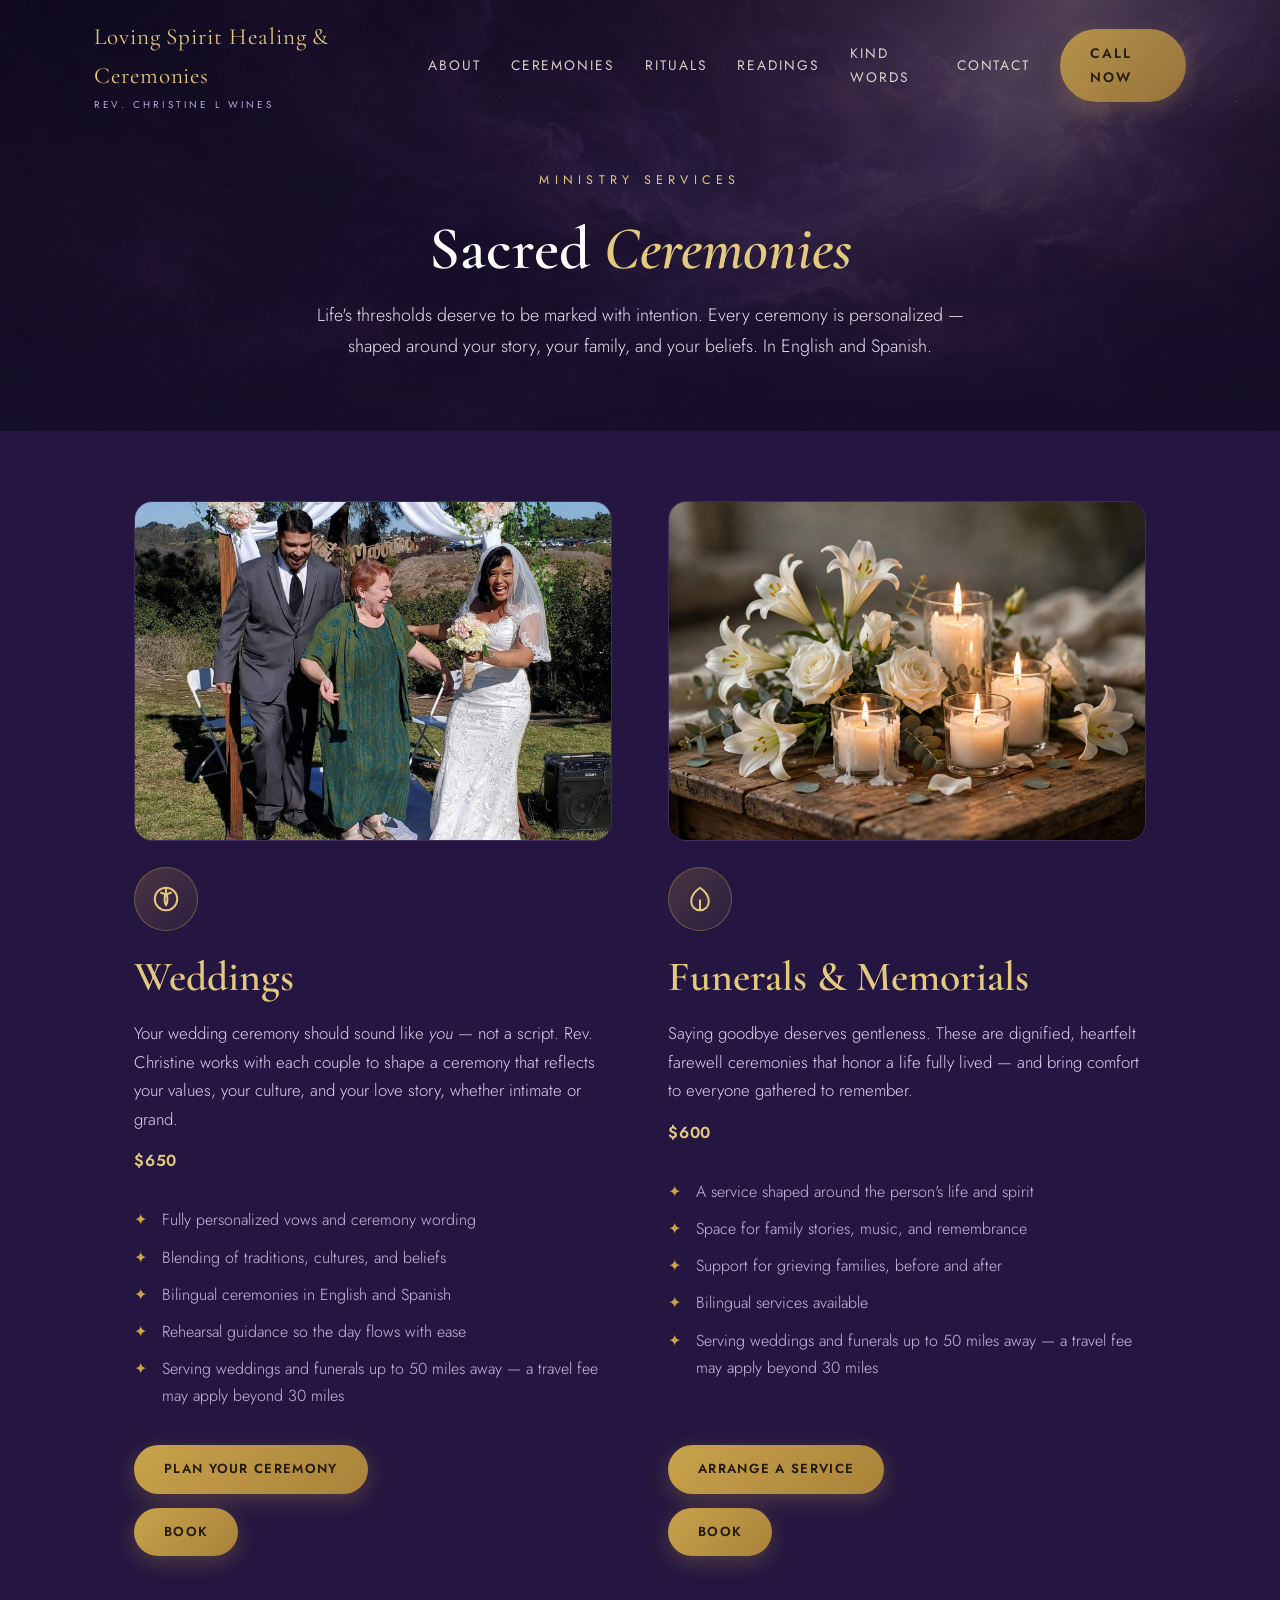
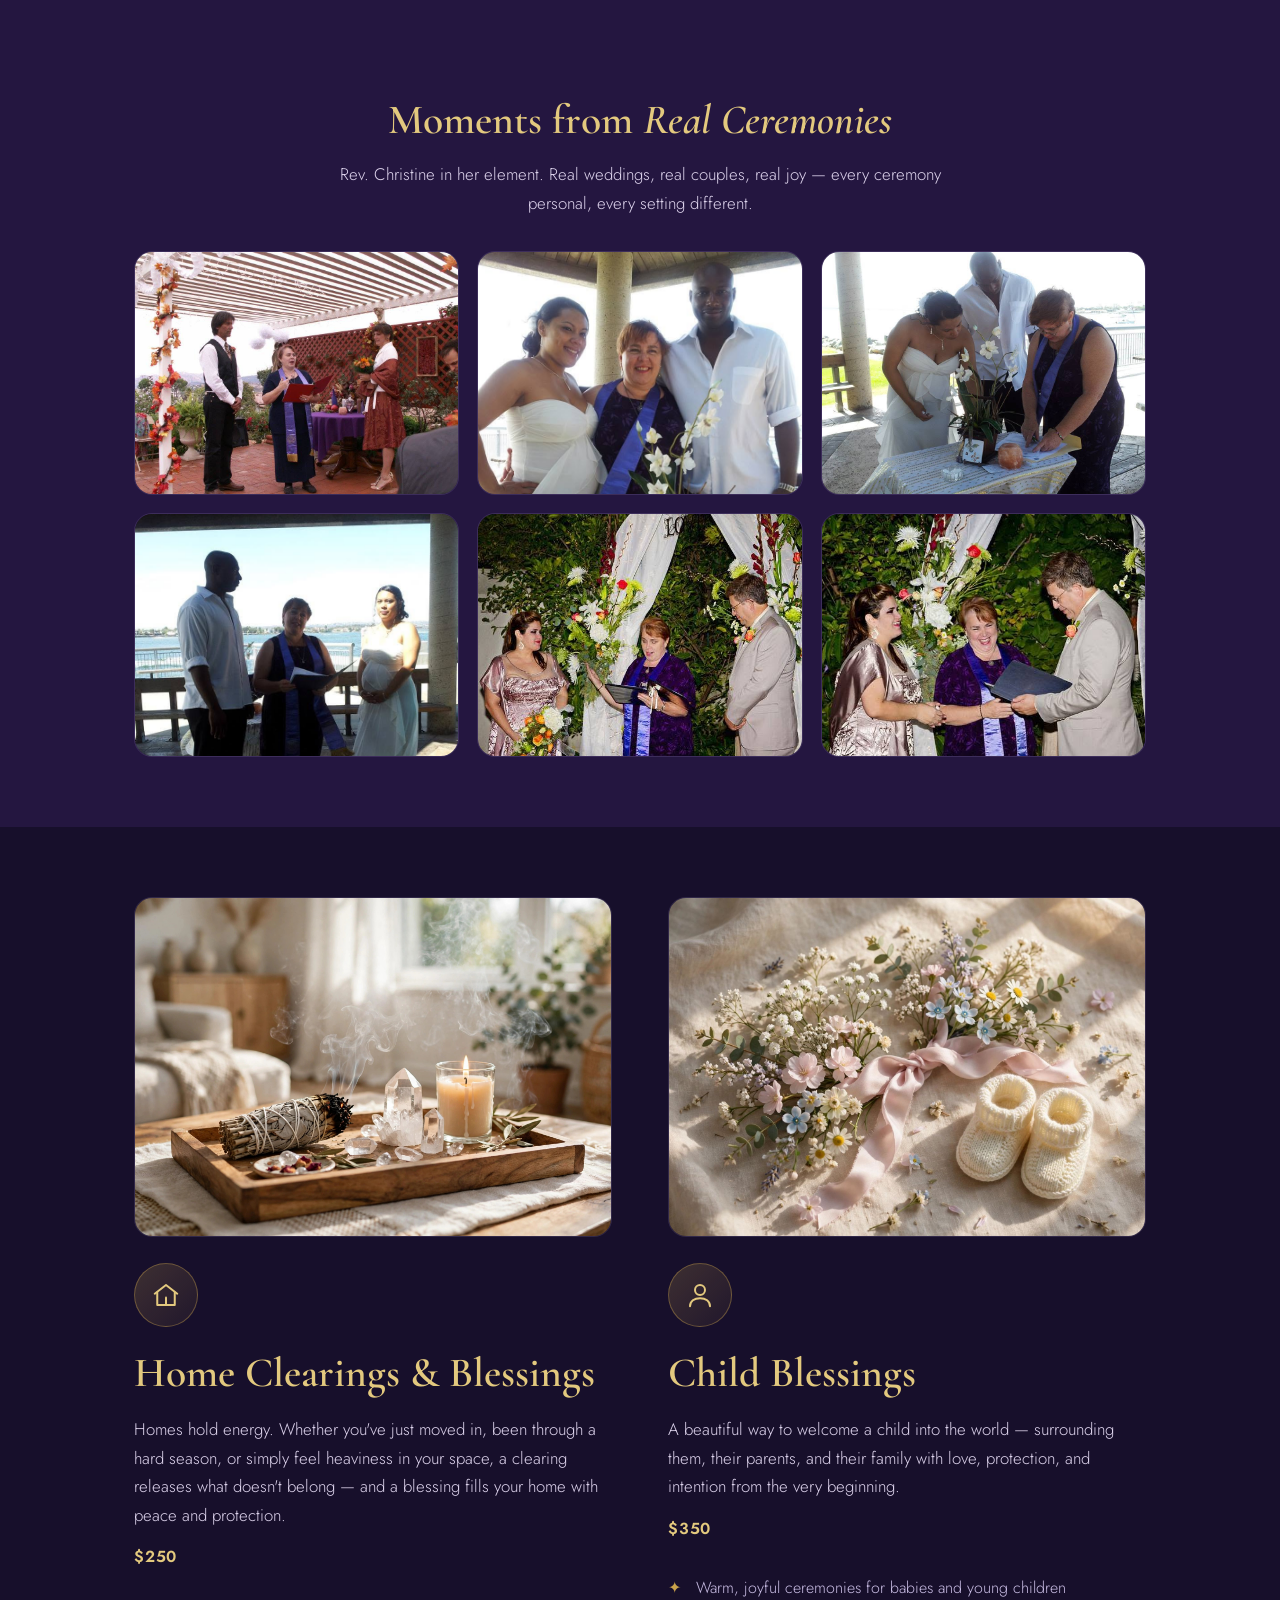
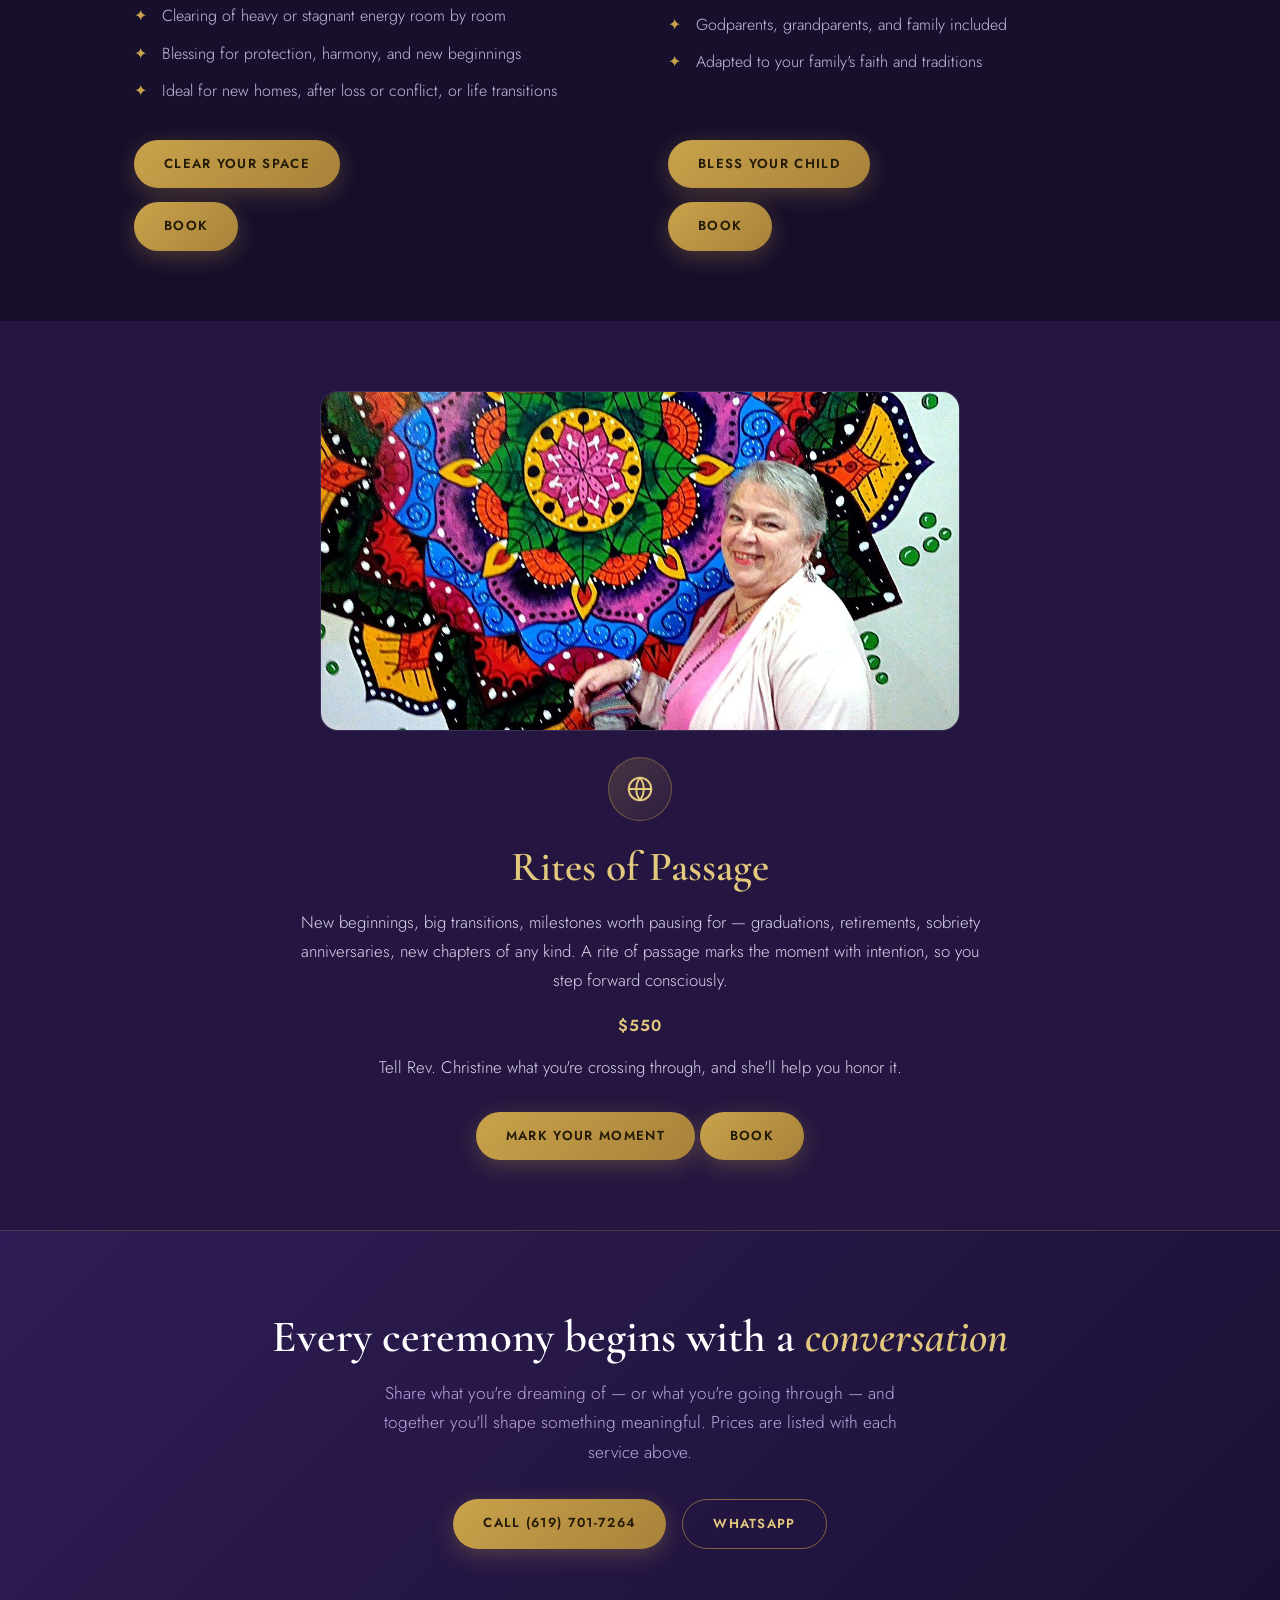
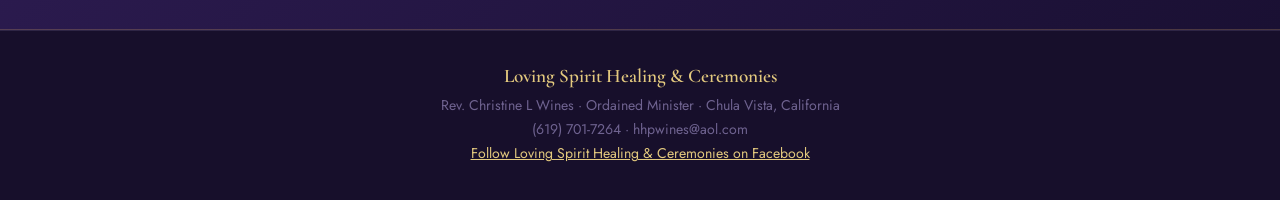
==== commit c5c02f8d: "Hero drift (Hugo): the new high-res nebula background now slowly drifts, 26s ease-in-out scale 1 to " ====
--- a/ceremonies.html
+++ b/ceremonies.html
@@ -43,7 +43,7 @@
 <link rel="preconnect" href="https://fonts.googleapis.com">
 <link rel="preconnect" href="https://fonts.gstatic.com" crossorigin>
 <link href="https://fonts.googleapis.com/css2?family=Cormorant+Garamond:ital,wght@0,400;0,500;0,600;0,700;1,400;1,500&family=Jost:wght@300;400;500;600&display=swap" rel="stylesheet">
-<link rel="stylesheet" href="styles-2040.css">
+<link rel="stylesheet" href="styles-2041.css">
 </head>
 <body>
 
--- a/styles-2041.css
+++ b/styles-2041.css
@@ -0,0 +1,222 @@
+:root{
+    --plum:#170f2b; --plum2:#241640; --plum3:#2f1d55;
+    --gold:#c9a24b; --gold-soft:#e3c97e; --cream:#f7f1e5; --lav:#b9a8e0;
+    --ink:#2b2140; --muted:#6f6390;
+  }
+  *{margin:0;padding:0;box-sizing:border-box}
+  html{scroll-behavior:smooth}
+  body{font-family:'Jost',sans-serif;background:var(--plum);color:var(--cream);line-height:1.7;overflow-x:hidden}
+  h1,h2,h3,.serif{font-family:'Cormorant Garamond',serif;font-weight:600;line-height:1.2}
+  a{color:inherit}
+  .wrap{max-width:1140px;margin:0 auto;padding:0 24px}
+
+  /* ---------- nav ---------- */
+  nav{position:fixed;top:0;left:0;right:0;z-index:50;transition:background .3s,box-shadow .3s;padding:18px 0}
+  nav.scrolled{background:rgba(23,15,43,.94);box-shadow:0 4px 24px rgba(0,0,0,.35);backdrop-filter:blur(8px)}
+  .nav-inner{display:flex;align-items:center;justify-content:space-between}
+  .brand{font-family:'Cormorant Garamond',serif;font-size:1.45rem;letter-spacing:.04em;color:var(--gold-soft);text-decoration:none}
+  .brand small{display:block;font-family:'Jost',sans-serif;font-size:.62rem;letter-spacing:.32em;text-transform:uppercase;color:var(--lav)}
+  .nav-links{display:flex;gap:30px;align-items:center}
+  .nav-links a{text-decoration:none;font-size:.86rem;letter-spacing:.14em;text-transform:uppercase;color:var(--cream);opacity:.85;transition:opacity .2s,color .2s}
+  .nav-links a:hover{opacity:1;color:var(--gold-soft)}
+  .btn{display:inline-block;background:linear-gradient(135deg,var(--gold),#a8823a);color:#241a08!important;font-weight:600;letter-spacing:.1em;text-transform:uppercase;font-size:.82rem;padding:13px 30px;border-radius:999px;text-decoration:none;border:none;cursor:pointer;transition:transform .2s,box-shadow .2s;box-shadow:0 6px 22px rgba(201,162,75,.28)}
+  .btn:hover{transform:translateY(-2px);box-shadow:0 10px 30px rgba(201,162,75,.4)}
+  .btn.ghost{background:transparent;color:var(--gold-soft)!important;border:1px solid rgba(201,162,75,.55);box-shadow:none}
+  .btn.ghost:hover{background:rgba(201,162,75,.1)}
+  .burger{display:none;background:none;border:none;color:var(--cream);font-size:1.6rem;cursor:pointer}
+  @media(max-width:860px){.nav-links{display:none}.burger{display:block}}
+
+  /* ---------- hero ---------- */
+  .hero{min-height:100svh;display:flex;align-items:center;position:relative;padding:130px 0 80px;overflow:hidden}
+  .hero-bg{position:absolute;inset:0;background:url('photos/hero-cosmic-hires.jpg') center 30%/cover no-repeat, radial-gradient(1200px 700px at 70% 20%, #3b2568 0%, var(--plum) 60%);opacity:.9;animation:heroDrift 26s ease-in-out infinite alternate;will-change:transform}
+  @keyframes heroDrift{from{transform:scale(1)}to{transform:scale(1.09)}}
+  @media (prefers-reduced-motion: reduce){.hero-bg{animation:none}}
+  .hero-veil{position:absolute;inset:0;background:linear-gradient(180deg,rgba(23,15,43,.55) 0%,rgba(23,15,43,.35) 40%,rgba(23,15,43,.92) 100%)}
+  .hero-inner{position:relative;z-index:2;text-align:center;max-width:820px;margin:0 auto}
+  .hero-eyebrow{letter-spacing:.42em;text-transform:uppercase;font-size:.78rem;color:var(--gold-soft);margin-bottom:22px}
+  .hero h1{font-size:clamp(2.6rem,6vw,4.6rem);color:#fff;margin-bottom:18px}
+  .hero h1 em{color:var(--gold-soft);font-style:italic}
+  .hero p.lead{font-size:1.18rem;font-weight:300;color:#e9e0f2;max-width:640px;margin:0 auto 36px}
+  .hero-cta{display:flex;gap:16px;justify-content:center;flex-wrap:wrap}
+  .scroll-hint{position:absolute;bottom:26px;left:50%;transform:translateX(-50%);color:var(--lav);font-size:.72rem;letter-spacing:.3em;text-transform:uppercase;opacity:.7;z-index:2}
+
+  /* ---------- section scaffold ---------- */
+  section{padding:60px 0;position:relative}
+  section + section{padding-top:0}
+  @media(max-width:860px){section{padding:46px 0}}
+  .kicker{text-align:center;letter-spacing:.38em;text-transform:uppercase;font-size:.76rem;color:var(--gold);margin-bottom:14px}
+  .sec-title{text-align:center;font-size:clamp(2rem,4vw,3rem);margin-bottom:14px;color:#fff}
+  .sec-sub{text-align:center;color:var(--lav);max-width:640px;margin:0 auto 56px;font-weight:300;font-size:1.08rem}
+  .divider{width:72px;height:2px;background:linear-gradient(90deg,transparent,var(--gold),transparent);margin:0 auto 60px}
+
+  /* ---------- about ---------- */
+  .about{background:linear-gradient(180deg,var(--plum) 0%,var(--plum2) 100%)}
+  .about-grid{display:grid;grid-template-columns:340px 1fr;gap:64px;align-items:center}
+  @media(max-width:860px){.about-grid{grid-template-columns:1fr;text-align:center}}
+  .portrait{width:300px;height:300px;border-radius:50%;object-fit:cover;border:3px solid var(--gold);box-shadow:0 0 0 10px rgba(201,162,75,.12),0 24px 60px rgba(0,0,0,.5);margin:0 auto;display:block}
+  .about h3{font-size:2rem;color:var(--gold-soft);margin-bottom:6px}
+  .about .creed{color:var(--lav);letter-spacing:.12em;text-transform:uppercase;font-size:.8rem;margin-bottom:22px}
+  .about p{color:#ddd3ec;font-weight:300;margin-bottom:18px;font-size:1.06rem}
+  .cred-list{display:flex;gap:14px;flex-wrap:wrap;margin-top:26px}
+  .cred{background:rgba(201,162,75,.09);border:1px solid rgba(201,162,75,.3);border-radius:12px;padding:12px 20px;font-size:.9rem;color:var(--gold-soft);letter-spacing:.04em}
+
+  /* ---------- services ---------- */
+  .services{background:var(--plum2)}
+  .cards{display:grid;grid-template-columns:repeat(3,1fr);gap:26px;align-items:stretch}
+  @media(max-width:960px){.cards{grid-template-columns:repeat(2,1fr)}}
+  @media(max-width:620px){.cards{grid-template-columns:1fr}}
+  .card{background:rgba(255,255,255,.035);border:1px solid rgba(185,168,224,.16);border-radius:18px;padding:38px 30px;transition:transform .25s,border-color .25s,background .25s}
+  .card:hover{transform:translateY(-6px);border-color:rgba(201,162,75,.5);background:rgba(255,255,255,.055)}
+  .card-photo{margin-bottom:18px}
+  .card-photo img{width:100%;height:170px;object-fit:cover;display:block;border-radius:14px;border:1px solid rgba(185,168,224,.16)}
+  .card .icon{width:58px;height:58px;border-radius:50%;background:linear-gradient(135deg,rgba(201,162,75,.22),rgba(201,162,75,.06));border:1px solid rgba(201,162,75,.4);display:flex;align-items:center;justify-content:center;margin-bottom:20px}
+  .card .icon svg{width:26px;height:26px;stroke:var(--gold-soft);fill:none;stroke-width:1.6;stroke-linecap:round;stroke-linejoin:round}
+  .card h3{font-size:1.5rem;color:#fff;margin-bottom:10px}
+  .card p{color:#c9bde4;font-weight:300;font-size:.98rem}
+
+    /* ---------- reviews ---------- */
+  .review-grid{display:grid;grid-template-columns:repeat(2,1fr);gap:26px;align-items:stretch;max-width:780px;margin:0 auto}
+  @media(max-width:960px){.review-grid{grid-template-columns:1fr;max-width:560px;margin:0 auto}}
+  .review{border-radius:18px;padding:34px 30px;background:rgba(255,255,255,.035);border:1px solid rgba(185,168,224,.16)}
+  .review .stars{color:var(--gold);letter-spacing:.25em;margin-bottom:16px}
+  .review p{color:#ddd3ec;font-weight:300;font-size:.99rem;margin-bottom:20px}
+  .review .who{font-family:'Cormorant Garamond',serif;font-size:1.15rem;color:#fff}
+  .review .who span{display:block;font-family:'Jost',sans-serif;font-size:.78rem;letter-spacing:.08em;text-transform:uppercase;color:var(--lav);margin-top:3px}
+
+  /* ---------- readings ---------- */
+  .readings{background:linear-gradient(180deg,var(--plum2),var(--plum));overflow:hidden}
+  .reading-grid{display:grid;grid-template-columns:repeat(3,1fr);gap:26px}
+  @media(max-width:960px){.reading-grid{grid-template-columns:1fr;max-width:560px;margin:0 auto}}
+  .reading{position:relative;border-radius:18px;padding:44px 34px;text-align:center;background:linear-gradient(160deg,rgba(201,162,75,.12),rgba(47,29,85,.6));border:1px solid rgba(201,162,75,.35);overflow:hidden}
+  .reading::before{content:"";position:absolute;inset:0;background:radial-gradient(400px 200px at 50% -40px,rgba(201,162,75,.22),transparent 70%)}
+  .reading h3{font-size:1.7rem;color:var(--gold-soft);margin-bottom:12px;position:relative}
+  .reading p{color:#ded4f2;font-weight:300;position:relative;font-size:1rem}
+  .reading .num{font-family:'Cormorant Garamond',serif;font-size:3.2rem;color:rgba(201,162,75,.28);position:absolute;top:14px;right:22px}
+
+  /* ---------- contact ---------- */
+  .contact{background:var(--plum)}
+  .contact-grid{display:grid;grid-template-columns:1fr 1fr;gap:40px;max-width:960px;margin:0 auto}
+  @media(max-width:760px){.contact-grid{grid-template-columns:1fr}}
+  .contact-card{background:rgba(255,255,255,.035);border:1px solid rgba(185,168,224,.16);border-radius:18px;padding:40px 36px}
+  .contact-card h3{font-size:1.6rem;color:var(--gold-soft);margin-bottom:20px}
+  .c-row{display:flex;align-items:center;gap:16px;margin-bottom:18px;text-decoration:none}
+  .c-row .ic{width:46px;height:46px;flex:0 0 46px;border-radius:50%;background:#6d28d9;border:1px solid rgba(201,162,75,.5);display:flex;align-items:center;justify-content:center}
+  .c-row .ic svg{width:20px;height:20px;stroke:var(--gold-soft);fill:none;stroke-width:1.7;stroke-linecap:round;stroke-linejoin:round}
+  .c-row .tx small{display:block;color:var(--lav);font-size:.74rem;letter-spacing:.22em;text-transform:uppercase}
+  .c-row .tx span{color:#fff;font-size:1.06rem}
+  a.c-row:hover .tx span{color:var(--gold-soft)}
+  .addr{color:#c9bde4;font-weight:300;margin-top:6px}
+  .lang{display:inline-block;margin-top:18px;background:rgba(201,162,75,.1);border:1px solid rgba(201,162,75,.35);color:var(--gold-soft);border-radius:999px;padding:8px 22px;font-size:.86rem;letter-spacing:.08em}
+  .msg-card{max-width:960px;margin:40px auto 0;position:relative}
+  .f-grid{display:grid;grid-template-columns:1fr 1fr;gap:18px;margin-bottom:22px}
+  @media(max-width:760px){.f-grid{grid-template-columns:1fr}}
+  .f-field{display:flex;flex-direction:column;gap:7px}
+  .f-field.f-full{grid-column:1/-1}
+  .f-field label{color:var(--lav);font-size:.74rem;letter-spacing:.22em;text-transform:uppercase}
+  .f-field label .opt{text-transform:none;letter-spacing:.04em;opacity:.75}
+  .f-field input,.f-field textarea{font-family:'Jost',sans-serif;font-size:1rem;color:var(--cream);background:rgba(255,255,255,.05);border:1px solid rgba(185,168,224,.28);border-radius:10px;padding:12px 16px;width:100%}
+  .f-field textarea{resize:vertical;min-height:120px}
+  .f-field input:focus,.f-field textarea:focus{outline:none;border-color:var(--gold);background:rgba(255,255,255,.08)}
+  .msg-card .hp{position:absolute;left:-9999px;top:-9999px;width:1px;height:1px;opacity:0}
+  #mf-send[disabled]{opacity:.6;cursor:wait;transform:none;box-shadow:none}
+  .f-note{margin-top:16px;color:#f2a7a7;font-size:.95rem}
+  .f-thanks{font-family:'Cormorant Garamond',serif;font-size:1.4rem;color:var(--gold-soft);text-align:center;padding:20px 0}
+
+  footer{border-top:1px solid rgba(185,168,224,.14);padding:34px 0;text-align:center;color:var(--muted);font-size:.88rem}
+  footer .serif{color:var(--gold-soft);font-size:1.2rem;display:block;margin-bottom:6px}
+
+  .reveal{opacity:0;transform:translateY(26px);transition:opacity .7s ease,transform .7s ease}
+  .reveal.in{opacity:1;transform:none}
+
+  /* ---------- learn-more links ---------- */
+  .more{color:var(--gold-soft);text-decoration:none;font-weight:500;white-space:nowrap}
+  .more:hover{text-decoration:underline}
+
+  /* ---------- prices ---------- */
+  .card p.price,.reading p.price,.detail p.price{color:var(--gold-soft);font-weight:600;letter-spacing:.05em;font-size:1rem}
+  .card p.price,.reading p.price{margin-top:10px}
+
+  /* ---------- sub-page hero ---------- */
+  .page-hero{padding:170px 0 70px;position:relative;overflow:hidden;text-align:center}
+  .page-hero .hero-bg{position:absolute;inset:0;background:url('photos/hero-cosmic-hires.jpg') center 30%/cover no-repeat,radial-gradient(1200px 700px at 70% 20%,#3b2568 0%,var(--plum) 60%)}
+  .page-hero .hero-veil{position:absolute;inset:0;background:linear-gradient(180deg,rgba(23,15,43,.6),rgba(23,15,43,.9))}
+  .page-hero .wrap{position:relative;z-index:2}
+  .page-hero h1{font-size:clamp(2.4rem,5vw,3.8rem);color:#fff;margin-bottom:14px}
+  .page-hero h1 em{color:var(--gold-soft);font-style:italic}
+  .page-hero p.lead{color:#e9e0f2;font-weight:300;max-width:660px;margin:0 auto;font-size:1.12rem}
+
+  /* ---------- detail sections ---------- */
+  .detail{background:var(--plum2);padding:70px 0}
+  .detail.alt{background:var(--plum)}
+  .detail-grid{display:grid;grid-template-columns:1fr 1fr;gap:56px;align-items:stretch;max-width:1060px;margin:0 auto}
+  .detail-grid.flip>div:first-child{order:2}
+  @media(max-width:820px){.detail-grid{grid-template-columns:1fr}.detail-grid.flip>div:first-child{order:0}}
+  .detail h2{font-size:clamp(1.8rem,3.4vw,2.6rem);color:var(--gold-soft);margin-bottom:16px}
+  .detail p{color:#ddd3ec;font-weight:300;margin-bottom:14px;font-size:1.05rem}
+  .detail ul{list-style:none;margin:18px 0 26px}
+  .detail ul li{color:#c9bde4;font-weight:300;margin-bottom:10px;padding-left:28px;position:relative}
+  .detail ul li::before{content:"✦";color:var(--gold);position:absolute;left:0}
+  .detail .icon{width:64px;height:64px;border-radius:50%;background:linear-gradient(135deg,rgba(201,162,75,.22),rgba(201,162,75,.06));border:1px solid rgba(201,162,75,.4);display:flex;align-items:center;justify-content:center;margin-bottom:22px}
+  .detail-photo{margin:26px 0 0}
+  .detail-photo img{width:100%;height:340px;object-fit:cover;display:block;border-radius:18px;border:1px solid rgba(185,168,224,.16)}
+  .gallery-grid{display:grid;grid-template-columns:repeat(3,1fr);gap:18px;max-width:1060px;margin:34px auto 0}
+  @media(max-width:820px){.gallery-grid{grid-template-columns:repeat(2,1fr)}}
+  .gallery-grid figure{margin:0}
+  .gallery-grid img{width:100%;height:100%;aspect-ratio:4/3;object-fit:cover;display:block;border-radius:18px;border:1px solid rgba(185,168,224,.16)}
+  .reading-photo{margin:40px auto 0;text-align:center}
+  .reading-photo img{width:min(520px,100%);height:auto;display:block;margin:0 auto;border-radius:18px;border:1px solid rgba(185,168,224,.16)}
+  .detail .icon svg{width:30px;height:30px;stroke:var(--gold-soft);fill:none;stroke-width:1.6;stroke-linecap:round;stroke-linejoin:round}
+
+  /* ---------- steps ---------- */
+  .steps{display:grid;grid-template-columns:repeat(3,1fr);gap:26px;max-width:1060px;margin:0 auto}
+  @media(max-width:820px){.steps{grid-template-columns:1fr;max-width:560px}}
+  .step{background:rgba(255,255,255,.035);border:1px solid rgba(185,168,224,.16);border-radius:18px;padding:24px 22px;text-align:center}
+  .step .n{font-family:'Cormorant Garamond',serif;font-size:2rem;color:var(--gold);margin-bottom:8px}
+  .step h3{font-size:1.4rem;color:#fff;margin-bottom:10px}
+  .step p{color:#c9bde4;font-weight:300;font-size:.98rem}
+
+  /* ---------- cta band ---------- */
+  .cta-band{background:linear-gradient(135deg,#2f1d55,#1a1033);border-top:1px solid rgba(201,162,75,.25);border-bottom:1px solid rgba(201,162,75,.25);text-align:center;padding:80px 0}
+  .cta-band h2{font-size:clamp(1.9rem,4vw,2.8rem);color:#fff;margin-bottom:14px}
+  .cta-band h2 em{color:var(--gold-soft);font-style:italic}
+  .cta-band p{color:var(--lav);font-weight:300;max-width:560px;margin:0 auto 32px;font-size:1.08rem}
+  .cta-band .row{display:flex;gap:16px;justify-content:center;flex-wrap:wrap}
+
+  .card{display:flex;flex-direction:column}
+  .card .more{margin-top:auto;padding-top:14px}
+  .review{display:flex;flex-direction:column}
+  .review .who{margin-top:auto}
+
+  [id]{scroll-margin-top:118px}
+  .detail-grid>div{display:flex;flex-direction:column}
+  .detail-grid>div .btn{margin-top:auto;align-self:flex-start}
+  .detail-grid>div figure{margin-top:26px}
+
+  .steps-block{max-width:1060px;margin:56px auto 0}
+  .steps-title{text-align:center;margin-bottom:28px}
+  .detail-photo.fill{flex:1;display:flex;margin-top:0}
+  .detail-photo.fill img{height:100%}
+
+  .cards.four{grid-template-columns:repeat(4,1fr)}
+  @media(max-width:1100px){.cards.four{grid-template-columns:repeat(2,1fr)}}
+  @media(max-width:620px){.cards.four{grid-template-columns:1fr}}
+  .review-grid{grid-template-columns:repeat(3,1fr);max-width:1140px}
+  @media(max-width:960px){.review-grid{grid-template-columns:1fr;max-width:560px}}
+
+  /* ---------- altar video ---------- */
+  .video-figure{margin:30px 0 0}
+  .video-figure video{width:100%;height:auto;display:block;border-radius:16px;background:#000}
+  .video-figure figcaption{margin-top:10px;text-align:center;color:var(--muted);font-size:.92rem}
+
+  /* ---------- booking buttons (WhatsApp) ---------- */
+  .card .book-btn{margin-top:14px;align-self:flex-start}
+  .reading{display:flex;flex-direction:column;align-items:center}
+  .reading p{margin-bottom:18px}
+  .reading .book-btn{margin-top:auto;position:relative}
+  .detail-grid>div .btn.book-btn:not(.book-btn-auto){margin-top:14px}
+  .contact-booking{margin-top:36px;text-align:center}
+
+  /* ---------- detail photos at top of block (Hugo, Oct 30) ---------- */
+  .detail-grid>div>figure.detail-photo{margin:0 0 26px}
+  .detail>.wrap>figure.detail-photo{margin-top:0;margin-bottom:26px}
+  .detail-grid.one-col{grid-template-columns:1fr;max-width:640px}
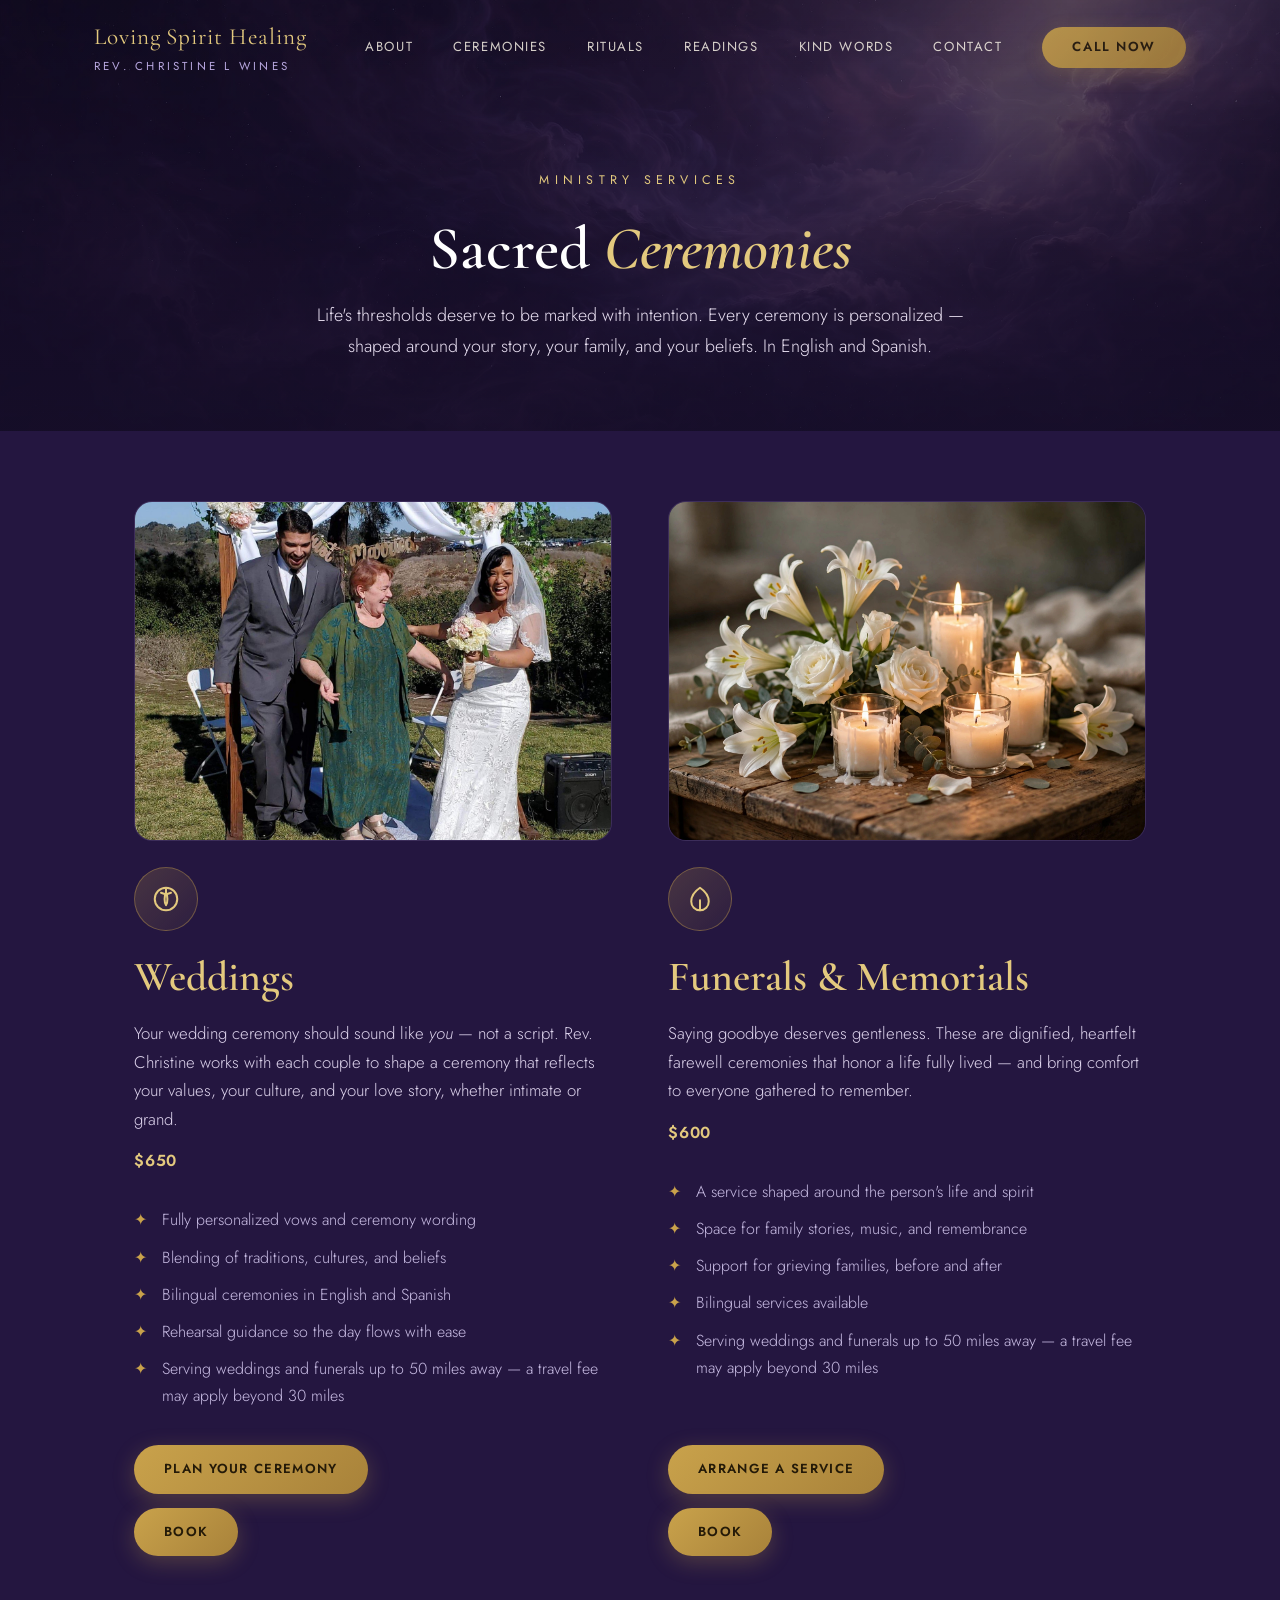
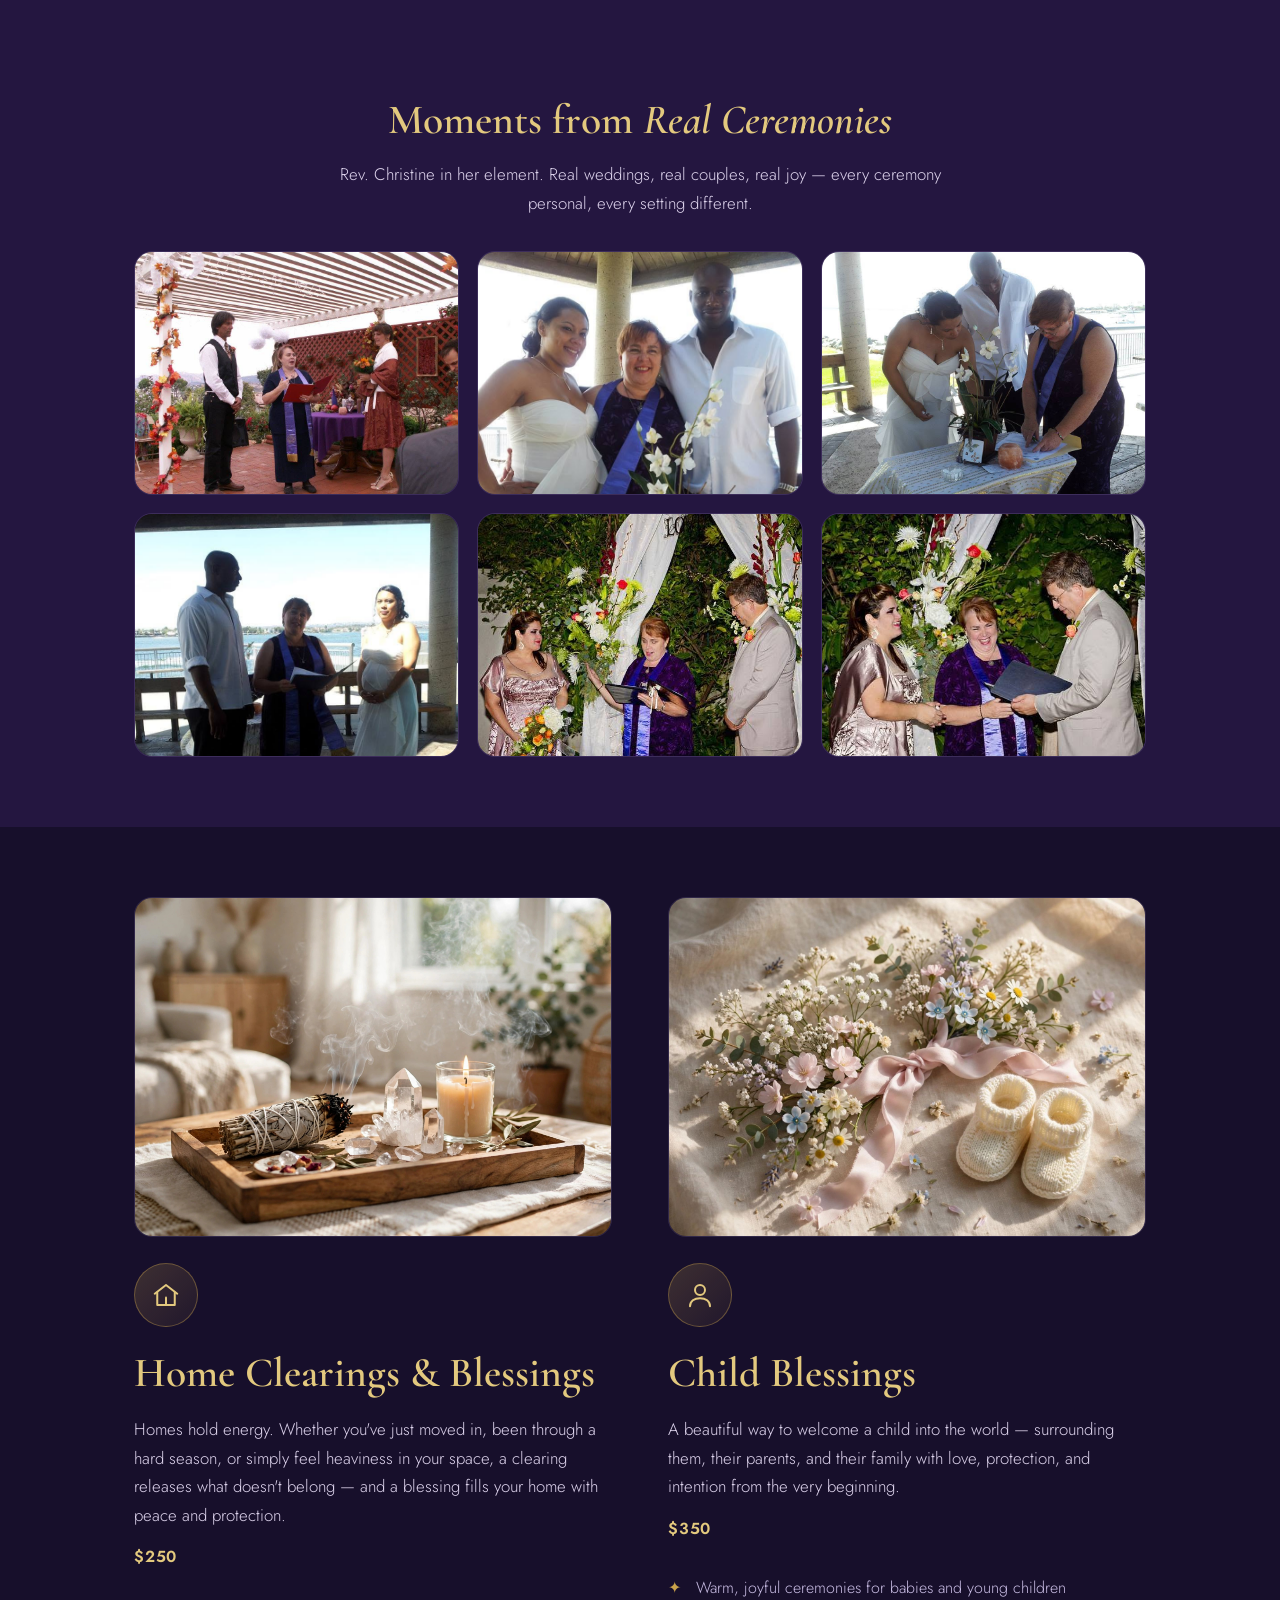
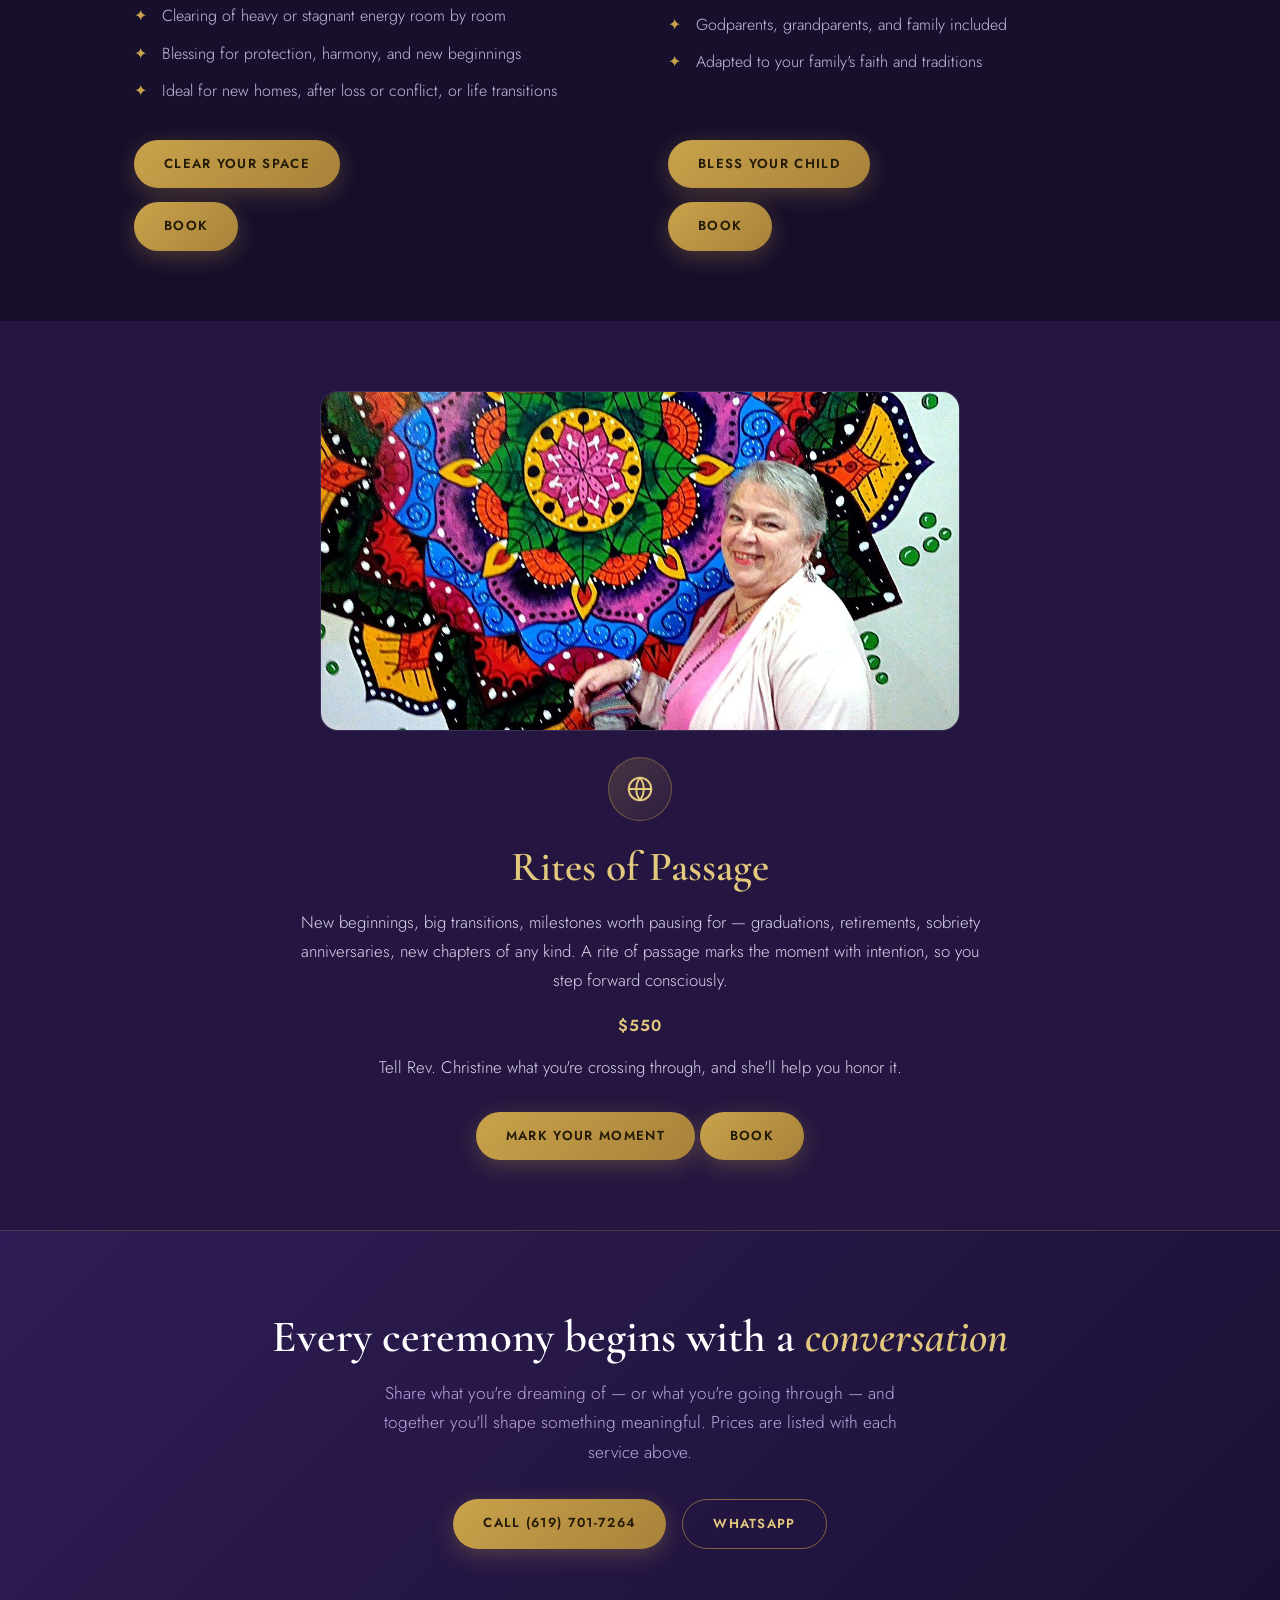
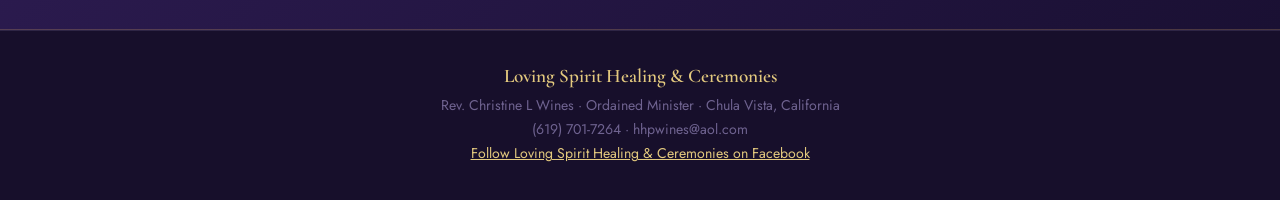
==== commit 6898589d: "Eric's header tweaks: shorter brand (Loving Spirit Healing), roomier nav, Call Now on one line cente" ====
--- a/ceremonies.html
+++ b/ceremonies.html
@@ -43,14 +43,14 @@
 <link rel="preconnect" href="https://fonts.googleapis.com">
 <link rel="preconnect" href="https://fonts.gstatic.com" crossorigin>
 <link href="https://fonts.googleapis.com/css2?family=Cormorant+Garamond:ital,wght@0,400;0,500;0,600;0,700;1,400;1,500&family=Jost:wght@300;400;500;600&display=swap" rel="stylesheet">
-<link rel="stylesheet" href="styles-2041.css">
+<link rel="stylesheet" href="styles-2043.css">
 </head>
 <body>
 
 <nav id="nav">
   <div class="wrap nav-inner">
-    <a class="brand" href="index.html">Loving Spirit Healing &amp; Ceremonies<small>Rev. Christine L Wines</small></a>
-    <div class="nav-links">
+    <a class="brand" href="index.html">Loving Spirit Healing<small>Rev. Christine L Wines</small></a>
+    <div class="nav-links" onclick="document.getElementById('nav').classList.remove('open')">
       <a href="index.html#about">About</a>
       <a href="ceremonies.html">Ceremonies</a>
       <a href="rituals.html">Rituals</a>
@@ -59,7 +59,7 @@
       <a href="index.html#contact">Contact</a>
       <a class="btn" href="tel:+16197017264">Call Now</a>
     </div>
-    <button class="burger" onclick="document.querySelector('.nav-links').style.display = document.querySelector('.nav-links').style.display==='flex' ? 'none':'flex'" aria-label="Menu">☰</button>
+    <button class="burger" onclick="document.getElementById('nav').classList.toggle('open')"  aria-label="Menu">☰</button>
   </div>
 </nav>
 
--- a/styles-2043.css
+++ b/styles-2043.css
@@ -0,0 +1,223 @@
+:root{
+    --plum:#170f2b; --plum2:#241640; --plum3:#2f1d55;
+    --gold:#c9a24b; --gold-soft:#e3c97e; --cream:#f7f1e5; --lav:#b9a8e0;
+    --ink:#2b2140; --muted:#6f6390;
+  }
+  *{margin:0;padding:0;box-sizing:border-box}
+  html{scroll-behavior:smooth}
+  body{font-family:'Jost',sans-serif;background:var(--plum);color:var(--cream);line-height:1.7;overflow-x:hidden}
+  h1,h2,h3,.serif{font-family:'Cormorant Garamond',serif;font-weight:600;line-height:1.2}
+  a{color:inherit}
+  .wrap{max-width:1140px;margin:0 auto;padding:0 24px}
+
+  /* ---------- nav ---------- */
+  nav{position:fixed;top:0;left:0;right:0;z-index:50;transition:background .3s,box-shadow .3s;padding:18px 0}
+  nav.scrolled{background:rgba(23,15,43,.94);box-shadow:0 4px 24px rgba(0,0,0,.35);backdrop-filter:blur(8px)}
+  .nav-inner{display:flex;align-items:center;justify-content:space-between}
+  .brand{font-family:'Cormorant Garamond',serif;font-size:1.45rem;letter-spacing:.04em;color:var(--gold-soft);text-decoration:none;flex-shrink:0}
+  .brand small{display:block;font-family:'Jost',sans-serif;font-size:.72rem;letter-spacing:.28em;text-transform:uppercase;color:var(--lav)}
+  .nav-links{display:flex;gap:40px;align-items:center}
+  .nav-links a{text-decoration:none;font-size:.82rem;letter-spacing:.12em;text-transform:uppercase;color:var(--cream);opacity:.85;transition:opacity .2s,color .2s;white-space:nowrap}
+  .nav-links a:hover{opacity:1;color:var(--gold-soft)}
+  .btn{display:inline-block;background:linear-gradient(135deg,var(--gold),#a8823a);color:#241a08!important;font-weight:600;letter-spacing:.1em;text-transform:uppercase;font-size:.82rem;padding:13px 30px;border-radius:999px;text-decoration:none;border:none;cursor:pointer;transition:transform .2s,box-shadow .2s;box-shadow:0 6px 22px rgba(201,162,75,.28)}
+  .btn:hover{transform:translateY(-2px);box-shadow:0 10px 30px rgba(201,162,75,.4)}
+  .btn.ghost{background:transparent;color:var(--gold-soft)!important;border:1px solid rgba(201,162,75,.55);box-shadow:none}
+  .btn.ghost:hover{background:rgba(201,162,75,.1)}
+  .nav-links .btn{white-space:nowrap;flex-shrink:0;text-align:center;line-height:1.1}
+  .burger{display:none;background:none;border:none;color:var(--cream);font-size:1.6rem;cursor:pointer}
+  @media(max-width:1080px){.nav-links{display:none}.burger{display:block}nav.open .nav-links{display:flex;flex-direction:column;align-items:flex-start;gap:18px;position:absolute;top:100%;left:0;right:0;background:rgba(23,15,43,.98);padding:20px 24px 24px;box-shadow:0 18px 30px rgba(0,0,0,.4)}.brand{flex-shrink:1;min-width:0}}
+
+  /* ---------- hero ---------- */
+  .hero{min-height:100svh;display:flex;align-items:center;position:relative;padding:130px 0 80px;overflow:hidden}
+  .hero-bg{position:absolute;inset:0;background:url('photos/hero-cosmic-hires.jpg') center 30%/cover no-repeat, radial-gradient(1200px 700px at 70% 20%, #3b2568 0%, var(--plum) 60%);opacity:.9;animation:heroDrift 26s ease-in-out infinite alternate;will-change:transform}
+  @keyframes heroDrift{from{transform:scale(1)}to{transform:scale(1.09)}}
+  @media (prefers-reduced-motion: reduce){.hero-bg{animation:none}}
+  .hero-veil{position:absolute;inset:0;background:linear-gradient(180deg,rgba(23,15,43,.55) 0%,rgba(23,15,43,.35) 40%,rgba(23,15,43,.92) 100%)}
+  .hero-inner{position:relative;z-index:2;text-align:center;max-width:820px;margin:0 auto}
+  .hero-eyebrow{letter-spacing:.42em;text-transform:uppercase;font-size:.78rem;color:var(--gold-soft);margin-bottom:22px}
+  .hero h1{font-size:clamp(2.6rem,6vw,4.6rem);color:#fff;margin-bottom:18px}
+  .hero h1 em{color:var(--gold-soft);font-style:italic}
+  .hero p.lead{font-size:1.18rem;font-weight:300;color:#e9e0f2;max-width:640px;margin:0 auto 36px}
+  .hero-cta{display:flex;gap:16px;justify-content:center;flex-wrap:wrap}
+  .scroll-hint{position:absolute;bottom:26px;left:50%;transform:translateX(-50%);color:var(--lav);font-size:.72rem;letter-spacing:.3em;text-transform:uppercase;opacity:.7;z-index:2}
+
+  /* ---------- section scaffold ---------- */
+  section{padding:60px 0;position:relative}
+  section + section{padding-top:0}
+  @media(max-width:860px){section{padding:46px 0}}
+  .kicker{text-align:center;letter-spacing:.38em;text-transform:uppercase;font-size:.76rem;color:var(--gold);margin-bottom:14px}
+  .sec-title{text-align:center;font-size:clamp(2rem,4vw,3rem);margin-bottom:14px;color:#fff}
+  .sec-sub{text-align:center;color:var(--lav);max-width:640px;margin:0 auto 56px;font-weight:300;font-size:1.08rem}
+  .divider{width:72px;height:2px;background:linear-gradient(90deg,transparent,var(--gold),transparent);margin:0 auto 60px}
+
+  /* ---------- about ---------- */
+  .about{background:linear-gradient(180deg,var(--plum) 0%,var(--plum2) 100%)}
+  .about-grid{display:grid;grid-template-columns:340px 1fr;gap:64px;align-items:center}
+  @media(max-width:860px){.about-grid{grid-template-columns:1fr;text-align:center}}
+  .portrait{width:300px;height:300px;border-radius:50%;object-fit:cover;border:3px solid var(--gold);box-shadow:0 0 0 10px rgba(201,162,75,.12),0 24px 60px rgba(0,0,0,.5);margin:0 auto;display:block}
+  .about h3{font-size:2rem;color:var(--gold-soft);margin-bottom:6px}
+  .about .creed{color:var(--lav);letter-spacing:.12em;text-transform:uppercase;font-size:.8rem;margin-bottom:22px}
+  .about p{color:#ddd3ec;font-weight:300;margin-bottom:18px;font-size:1.06rem}
+  .cred-list{display:flex;gap:14px;flex-wrap:wrap;margin-top:26px}
+  .cred{background:rgba(201,162,75,.09);border:1px solid rgba(201,162,75,.3);border-radius:12px;padding:12px 20px;font-size:.9rem;color:var(--gold-soft);letter-spacing:.04em}
+
+  /* ---------- services ---------- */
+  .services{background:var(--plum2)}
+  .cards{display:grid;grid-template-columns:repeat(3,1fr);gap:26px;align-items:stretch}
+  @media(max-width:960px){.cards{grid-template-columns:repeat(2,1fr)}}
+  @media(max-width:620px){.cards{grid-template-columns:1fr}}
+  .card{background:rgba(255,255,255,.035);border:1px solid rgba(185,168,224,.16);border-radius:18px;padding:38px 30px;transition:transform .25s,border-color .25s,background .25s}
+  .card:hover{transform:translateY(-6px);border-color:rgba(201,162,75,.5);background:rgba(255,255,255,.055)}
+  .card-photo{margin-bottom:18px}
+  .card-photo img{width:100%;height:170px;object-fit:cover;display:block;border-radius:14px;border:1px solid rgba(185,168,224,.16)}
+  .card .icon{width:58px;height:58px;border-radius:50%;background:linear-gradient(135deg,rgba(201,162,75,.22),rgba(201,162,75,.06));border:1px solid rgba(201,162,75,.4);display:flex;align-items:center;justify-content:center;margin-bottom:20px}
+  .card .icon svg{width:26px;height:26px;stroke:var(--gold-soft);fill:none;stroke-width:1.6;stroke-linecap:round;stroke-linejoin:round}
+  .card h3{font-size:1.5rem;color:#fff;margin-bottom:10px}
+  .card p{color:#c9bde4;font-weight:300;font-size:.98rem}
+
+    /* ---------- reviews ---------- */
+  .review-grid{display:grid;grid-template-columns:repeat(2,1fr);gap:26px;align-items:stretch;max-width:780px;margin:0 auto}
+  @media(max-width:960px){.review-grid{grid-template-columns:1fr;max-width:560px;margin:0 auto}}
+  .review{border-radius:18px;padding:34px 30px;background:rgba(255,255,255,.035);border:1px solid rgba(185,168,224,.16)}
+  .review .stars{color:var(--gold);letter-spacing:.25em;margin-bottom:16px}
+  .review p{color:#ddd3ec;font-weight:300;font-size:.99rem;margin-bottom:20px}
+  .review .who{font-family:'Cormorant Garamond',serif;font-size:1.15rem;color:#fff}
+  .review .who span{display:block;font-family:'Jost',sans-serif;font-size:.78rem;letter-spacing:.08em;text-transform:uppercase;color:var(--lav);margin-top:3px}
+
+  /* ---------- readings ---------- */
+  .readings{background:linear-gradient(180deg,var(--plum2),var(--plum));overflow:hidden}
+  .reading-grid{display:grid;grid-template-columns:repeat(3,1fr);gap:26px}
+  @media(max-width:960px){.reading-grid{grid-template-columns:1fr;max-width:560px;margin:0 auto}}
+  .reading{position:relative;border-radius:18px;padding:44px 34px;text-align:center;background:linear-gradient(160deg,rgba(201,162,75,.12),rgba(47,29,85,.6));border:1px solid rgba(201,162,75,.35);overflow:hidden}
+  .reading::before{content:"";position:absolute;inset:0;background:radial-gradient(400px 200px at 50% -40px,rgba(201,162,75,.22),transparent 70%)}
+  .reading h3{font-size:1.7rem;color:var(--gold-soft);margin-bottom:12px;position:relative}
+  .reading p{color:#ded4f2;font-weight:300;position:relative;font-size:1rem}
+  .reading .num{font-family:'Cormorant Garamond',serif;font-size:3.2rem;color:rgba(201,162,75,.28);position:absolute;top:14px;right:22px}
+
+  /* ---------- contact ---------- */
+  .contact{background:var(--plum)}
+  .contact-grid{display:grid;grid-template-columns:1fr 1fr;gap:40px;max-width:960px;margin:0 auto}
+  @media(max-width:760px){.contact-grid{grid-template-columns:1fr}}
+  .contact-card{background:rgba(255,255,255,.035);border:1px solid rgba(185,168,224,.16);border-radius:18px;padding:40px 36px}
+  .contact-card h3{font-size:1.6rem;color:var(--gold-soft);margin-bottom:20px}
+  .c-row{display:flex;align-items:center;gap:16px;margin-bottom:18px;text-decoration:none}
+  .c-row .ic{width:46px;height:46px;flex:0 0 46px;border-radius:50%;background:#6d28d9;border:1px solid rgba(201,162,75,.5);display:flex;align-items:center;justify-content:center}
+  .c-row .ic svg{width:20px;height:20px;stroke:var(--gold-soft);fill:none;stroke-width:1.7;stroke-linecap:round;stroke-linejoin:round}
+  .c-row .tx small{display:block;color:var(--lav);font-size:.74rem;letter-spacing:.22em;text-transform:uppercase}
+  .c-row .tx span{color:#fff;font-size:1.06rem}
+  a.c-row:hover .tx span{color:var(--gold-soft)}
+  .addr{color:#c9bde4;font-weight:300;margin-top:6px}
+  .lang{display:inline-block;margin-top:18px;background:rgba(201,162,75,.1);border:1px solid rgba(201,162,75,.35);color:var(--gold-soft);border-radius:999px;padding:8px 22px;font-size:.86rem;letter-spacing:.08em}
+  .msg-card{max-width:960px;margin:40px auto 0;position:relative}
+  .f-grid{display:grid;grid-template-columns:1fr 1fr;gap:18px;margin-bottom:22px}
+  @media(max-width:760px){.f-grid{grid-template-columns:1fr}}
+  .f-field{display:flex;flex-direction:column;gap:7px}
+  .f-field.f-full{grid-column:1/-1}
+  .f-field label{color:var(--lav);font-size:.74rem;letter-spacing:.22em;text-transform:uppercase}
+  .f-field label .opt{text-transform:none;letter-spacing:.04em;opacity:.75}
+  .f-field input,.f-field textarea{font-family:'Jost',sans-serif;font-size:1rem;color:var(--cream);background:rgba(255,255,255,.05);border:1px solid rgba(185,168,224,.28);border-radius:10px;padding:12px 16px;width:100%}
+  .f-field textarea{resize:vertical;min-height:120px}
+  .f-field input:focus,.f-field textarea:focus{outline:none;border-color:var(--gold);background:rgba(255,255,255,.08)}
+  .msg-card .hp{position:absolute;left:-9999px;top:-9999px;width:1px;height:1px;opacity:0}
+  #mf-send[disabled]{opacity:.6;cursor:wait;transform:none;box-shadow:none}
+  .f-note{margin-top:16px;color:#f2a7a7;font-size:.95rem}
+  .f-thanks{font-family:'Cormorant Garamond',serif;font-size:1.4rem;color:var(--gold-soft);text-align:center;padding:20px 0}
+
+  footer{border-top:1px solid rgba(185,168,224,.14);padding:34px 0;text-align:center;color:var(--muted);font-size:.88rem}
+  footer .serif{color:var(--gold-soft);font-size:1.2rem;display:block;margin-bottom:6px}
+
+  .reveal{opacity:0;transform:translateY(26px);transition:opacity .7s ease,transform .7s ease}
+  .reveal.in{opacity:1;transform:none}
+
+  /* ---------- learn-more links ---------- */
+  .more{color:var(--gold-soft);text-decoration:none;font-weight:500;white-space:nowrap}
+  .more:hover{text-decoration:underline}
+
+  /* ---------- prices ---------- */
+  .card p.price,.reading p.price,.detail p.price{color:var(--gold-soft);font-weight:600;letter-spacing:.05em;font-size:1rem}
+  .card p.price,.reading p.price{margin-top:10px}
+
+  /* ---------- sub-page hero ---------- */
+  .page-hero{padding:170px 0 70px;position:relative;overflow:hidden;text-align:center}
+  .page-hero .hero-bg{position:absolute;inset:0;background:url('photos/hero-cosmic-hires.jpg') center 30%/cover no-repeat,radial-gradient(1200px 700px at 70% 20%,#3b2568 0%,var(--plum) 60%)}
+  .page-hero .hero-veil{position:absolute;inset:0;background:linear-gradient(180deg,rgba(23,15,43,.6),rgba(23,15,43,.9))}
+  .page-hero .wrap{position:relative;z-index:2}
+  .page-hero h1{font-size:clamp(2.4rem,5vw,3.8rem);color:#fff;margin-bottom:14px}
+  .page-hero h1 em{color:var(--gold-soft);font-style:italic}
+  .page-hero p.lead{color:#e9e0f2;font-weight:300;max-width:660px;margin:0 auto;font-size:1.12rem}
+
+  /* ---------- detail sections ---------- */
+  .detail{background:var(--plum2);padding:70px 0}
+  .detail.alt{background:var(--plum)}
+  .detail-grid{display:grid;grid-template-columns:1fr 1fr;gap:56px;align-items:stretch;max-width:1060px;margin:0 auto}
+  .detail-grid.flip>div:first-child{order:2}
+  @media(max-width:820px){.detail-grid{grid-template-columns:1fr}.detail-grid.flip>div:first-child{order:0}}
+  .detail h2{font-size:clamp(1.8rem,3.4vw,2.6rem);color:var(--gold-soft);margin-bottom:16px}
+  .detail p{color:#ddd3ec;font-weight:300;margin-bottom:14px;font-size:1.05rem}
+  .detail ul{list-style:none;margin:18px 0 26px}
+  .detail ul li{color:#c9bde4;font-weight:300;margin-bottom:10px;padding-left:28px;position:relative}
+  .detail ul li::before{content:"✦";color:var(--gold);position:absolute;left:0}
+  .detail .icon{width:64px;height:64px;border-radius:50%;background:linear-gradient(135deg,rgba(201,162,75,.22),rgba(201,162,75,.06));border:1px solid rgba(201,162,75,.4);display:flex;align-items:center;justify-content:center;margin-bottom:22px}
+  .detail-photo{margin:26px 0 0}
+  .detail-photo img{width:100%;height:340px;object-fit:cover;display:block;border-radius:18px;border:1px solid rgba(185,168,224,.16)}
+  .gallery-grid{display:grid;grid-template-columns:repeat(3,1fr);gap:18px;max-width:1060px;margin:34px auto 0}
+  @media(max-width:820px){.gallery-grid{grid-template-columns:repeat(2,1fr)}}
+  .gallery-grid figure{margin:0}
+  .gallery-grid img{width:100%;height:100%;aspect-ratio:4/3;object-fit:cover;display:block;border-radius:18px;border:1px solid rgba(185,168,224,.16)}
+  .reading-photo{margin:40px auto 0;text-align:center}
+  .reading-photo img{width:min(520px,100%);height:auto;display:block;margin:0 auto;border-radius:18px;border:1px solid rgba(185,168,224,.16)}
+  .detail .icon svg{width:30px;height:30px;stroke:var(--gold-soft);fill:none;stroke-width:1.6;stroke-linecap:round;stroke-linejoin:round}
+
+  /* ---------- steps ---------- */
+  .steps{display:grid;grid-template-columns:repeat(3,1fr);gap:26px;max-width:1060px;margin:0 auto}
+  @media(max-width:820px){.steps{grid-template-columns:1fr;max-width:560px}}
+  .step{background:rgba(255,255,255,.035);border:1px solid rgba(185,168,224,.16);border-radius:18px;padding:24px 22px;text-align:center}
+  .step .n{font-family:'Cormorant Garamond',serif;font-size:2rem;color:var(--gold);margin-bottom:8px}
+  .step h3{font-size:1.4rem;color:#fff;margin-bottom:10px}
+  .step p{color:#c9bde4;font-weight:300;font-size:.98rem}
+
+  /* ---------- cta band ---------- */
+  .cta-band{background:linear-gradient(135deg,#2f1d55,#1a1033);border-top:1px solid rgba(201,162,75,.25);border-bottom:1px solid rgba(201,162,75,.25);text-align:center;padding:80px 0}
+  .cta-band h2{font-size:clamp(1.9rem,4vw,2.8rem);color:#fff;margin-bottom:14px}
+  .cta-band h2 em{color:var(--gold-soft);font-style:italic}
+  .cta-band p{color:var(--lav);font-weight:300;max-width:560px;margin:0 auto 32px;font-size:1.08rem}
+  .cta-band .row{display:flex;gap:16px;justify-content:center;flex-wrap:wrap}
+
+  .card{display:flex;flex-direction:column}
+  .card .more{margin-top:auto;padding-top:14px}
+  .review{display:flex;flex-direction:column}
+  .review .who{margin-top:auto}
+
+  [id]{scroll-margin-top:118px}
+  .detail-grid>div{display:flex;flex-direction:column}
+  .detail-grid>div .btn{margin-top:auto;align-self:flex-start}
+  .detail-grid>div figure{margin-top:26px}
+
+  .steps-block{max-width:1060px;margin:56px auto 0}
+  .steps-title{text-align:center;margin-bottom:28px}
+  .detail-photo.fill{flex:1;display:flex;margin-top:0}
+  .detail-photo.fill img{height:100%}
+
+  .cards.four{grid-template-columns:repeat(4,1fr)}
+  @media(max-width:1100px){.cards.four{grid-template-columns:repeat(2,1fr)}}
+  @media(max-width:620px){.cards.four{grid-template-columns:1fr}}
+  .review-grid{grid-template-columns:repeat(3,1fr);max-width:1140px}
+  @media(max-width:960px){.review-grid{grid-template-columns:1fr;max-width:560px}}
+
+  /* ---------- altar video ---------- */
+  .video-figure{margin:30px 0 0}
+  .video-figure video{width:100%;height:auto;display:block;border-radius:16px;background:#000}
+  .video-figure figcaption{margin-top:10px;text-align:center;color:var(--muted);font-size:.92rem}
+
+  /* ---------- booking buttons (WhatsApp) ---------- */
+  .card .book-btn{margin-top:14px;align-self:flex-start}
+  .reading{display:flex;flex-direction:column;align-items:center}
+  .reading p{margin-bottom:18px}
+  .reading .book-btn{margin-top:auto;position:relative}
+  .detail-grid>div .btn.book-btn:not(.book-btn-auto){margin-top:14px}
+  .contact-booking{margin-top:36px;text-align:center}
+
+  /* ---------- detail photos at top of block (Hugo, Oct 30) ---------- */
+  .detail-grid>div>figure.detail-photo{margin:0 0 26px}
+  .detail>.wrap>figure.detail-photo{margin-top:0;margin-bottom:26px}
+  .detail-grid.one-col{grid-template-columns:1fr;max-width:640px}
